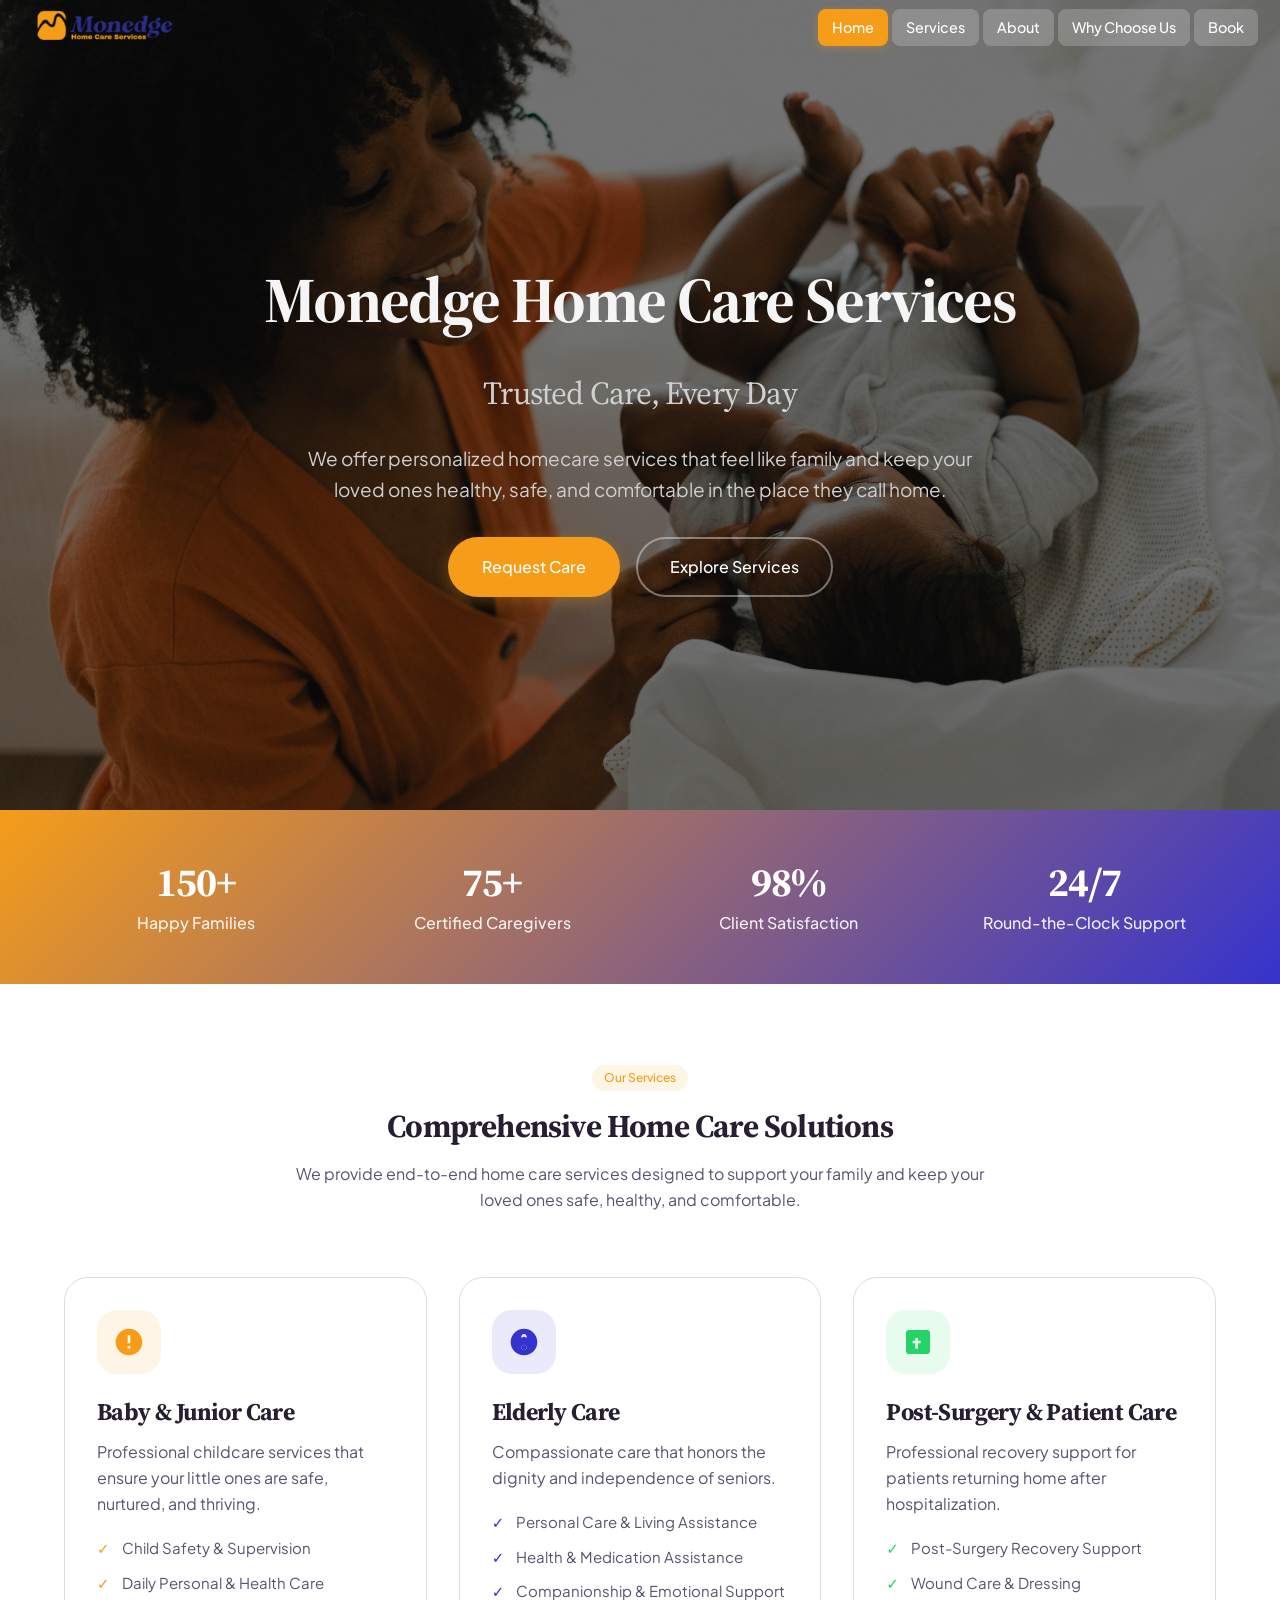
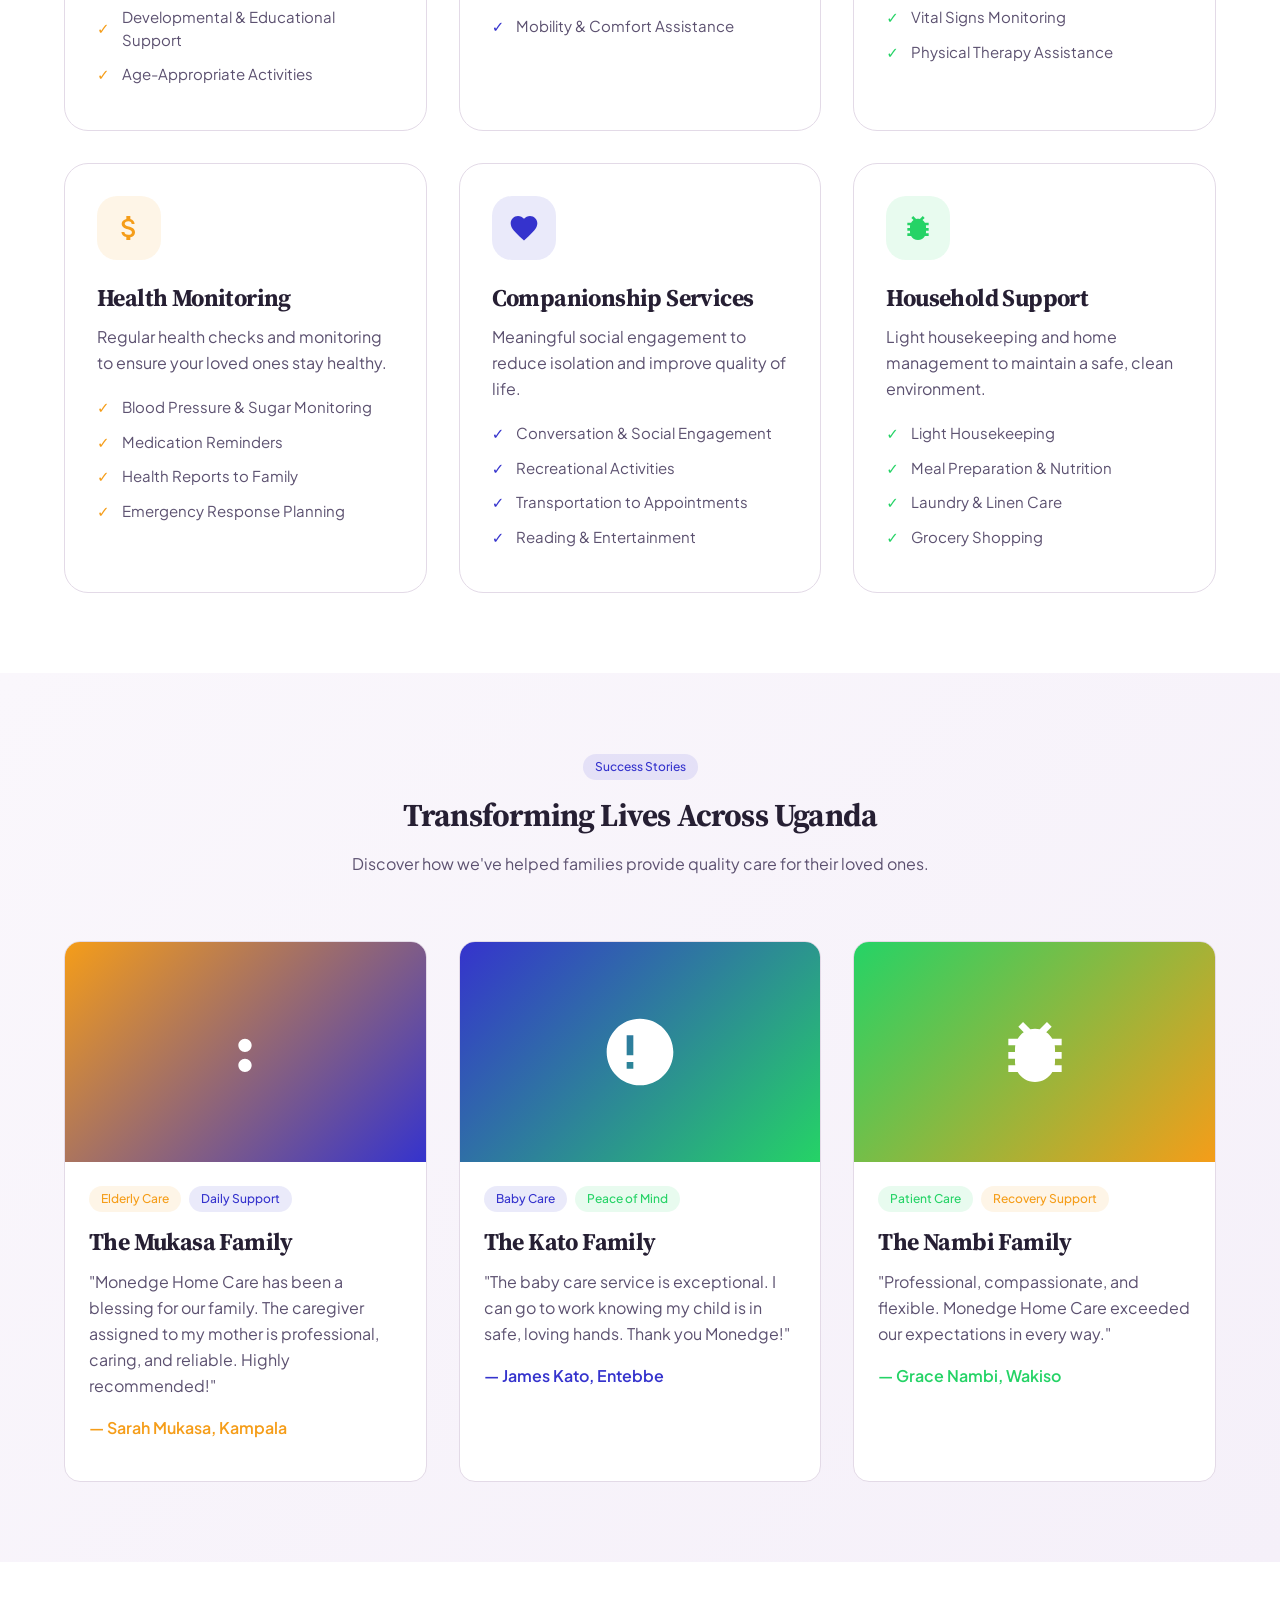
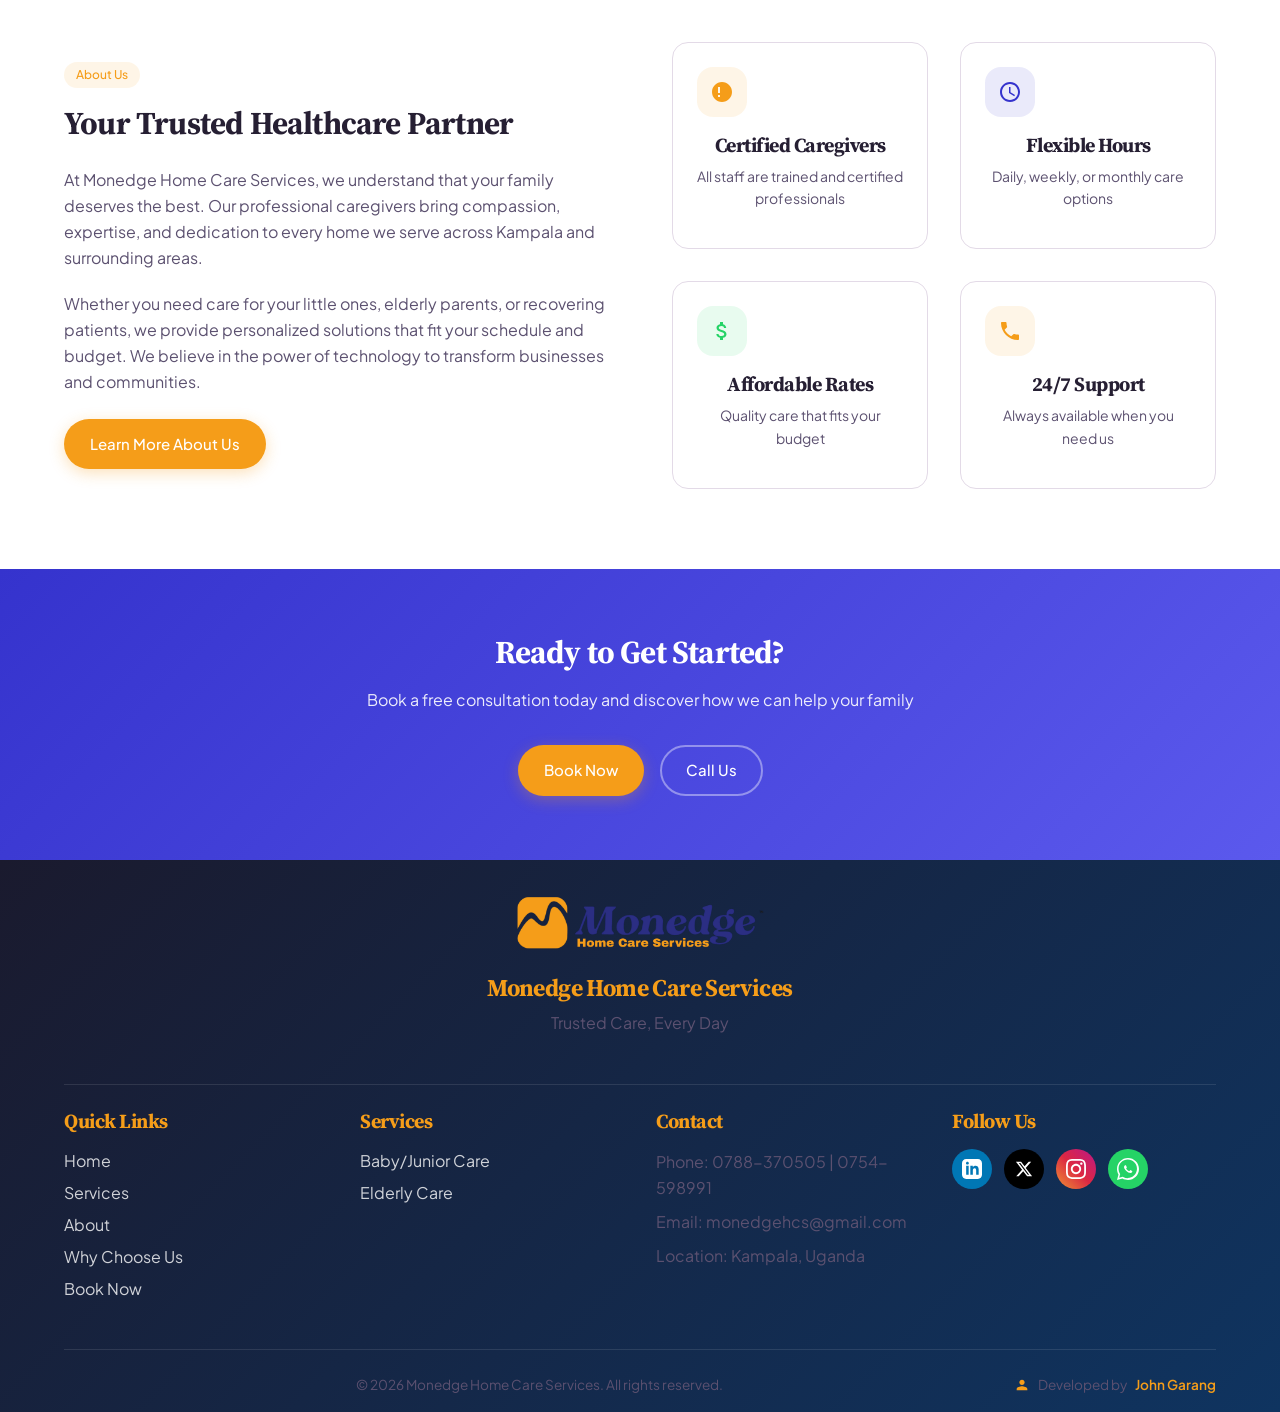
==== index.html @ 4c5b37e3 "Fix missing footer on homepage" ====
<!DOCTYPE html>
<html lang="en">
<head>
    <meta charset="UTF-8">
    <meta name="viewport" content="width=device-width, initial-scale=1.0">
    <title>Monedge Home Care Services - Trusted Care, Every Day</title>
    <meta name="description" content="Professional home healthcare services with personalized care that feels like family. Flexible hours, daily, weekly, and monthly care options in Kampala and across Uganda.">
    <link rel="icon" type="image/png" href="Pictures/Monedge Favicon.png">
    <link rel="stylesheet" href="css/style.css">
    <style>
        /* Additional sleek styling */
        .gradient-text {
            background: linear-gradient(135deg, var(--color-primary) 0%, var(--color-secondary) 100%);
            -webkit-background-clip: text;
            background-clip: text;
            color: transparent;
        }
        
        .hover-lift {
            transition: all 0.3s cubic-bezier(0.2, 0, 0, 1);
        }
        
        .hover-lift:hover {
            transform: translateY(-8px);
            box-shadow: var(--shadow-elevated);
        }
        
        .stats-grid {
            display: grid;
            grid-template-columns: repeat(4, 1fr);
            gap: 2rem;
            text-align: center;
        }
        
        @media (max-width: 768px) {
            .stats-grid {
                grid-template-columns: repeat(2, 1fr);
                gap: 1.5rem;
            }
        }
        
        .service-card-modern {
            background: hsl(var(--card));
            border-radius: 1.5rem;
            padding: 2rem;
            transition: all 0.3s ease;
            border: 1px solid hsl(var(--border));
            height: 100%;
        }
        
        .service-card-modern:hover {
            transform: translateY(-8px);
            border-color: var(--color-primary);
            box-shadow: 0 20px 40px -20px rgba(0,0,0,0.15);
        }
        
        .icon-wrapper {
            width: 64px;
            height: 64px;
            border-radius: 20px;
            display: flex;
            align-items: center;
            justify-content: center;
            margin-bottom: 1.5rem;
            transition: all 0.3s ease;
        }
        
        .service-card-modern:hover .icon-wrapper {
            transform: scale(1.05);
        }
        
        .feature-list li {
            margin-bottom: 0.75rem;
            display: flex;
            align-items: center;
            gap: 0.75rem;
            font-size: 0.9375rem;
            color: hsl(var(--muted-foreground));
        }
        
        .portfolio-card {
            background: hsl(var(--card));
            border-radius: 1rem;
            overflow: hidden;
            transition: all 0.3s ease;
            border: 1px solid hsl(var(--border));
        }
        
        .portfolio-card:hover {
            transform: translateY(-5px);
            box-shadow: var(--shadow-elevated);
        }
        
        .portfolio-image {
            height: 220px;
            background-size: cover;
            background-position: center;
            position: relative;
        }
        
        .tag {
            display: inline-block;
            padding: 0.25rem 0.75rem;
            border-radius: 20px;
            font-size: 0.75rem;
            font-weight: 500;
        }
        
        .contact-card {
            background: hsl(var(--card));
            border-radius: 1rem;
            padding: 2rem;
            text-align: center;
            transition: all 0.3s ease;
            border: 1px solid hsl(var(--border));
        }
        
        .contact-card:hover {
            transform: translateY(-5px);
            border-color: var(--color-primary);
        }
        
        .testimonial-card {
            background: hsl(var(--card));
            border-radius: 1rem;
            padding: 2rem;
            border: 1px solid hsl(var(--border));
            transition: all 0.3s ease;
        }
        
        .testimonial-card:hover {
            transform: translateY(-5px);
            box-shadow: var(--shadow-card);
        }
    </style>
</head>
<body>
    <div id="header-placeholder"></div>
    <script>
        fetch('header.html')
            .then(response => response.text())
            .then(data => {
                document.getElementById('header-placeholder').innerHTML = data;
                setTimeout(() => {
                    const navbar = document.querySelector('.navbar');
                    if (navbar) {
                        window.addEventListener('scroll', function() {
                            navbar.classList.toggle('scrolled', window.scrollY > 50);
                        });
                        const currentPage = window.location.pathname;
                        document.querySelectorAll('.nav-link').forEach(link => {
                            const href = link.getAttribute('href');
                            if ((currentPage === '/' || currentPage === '/index.html') && href === '/') {
                                link.classList.add('active');
                            } else if (href !== '/' && currentPage.includes(href)) {
                                link.classList.add('active');
                            }
                        });
                        const navToggle = document.getElementById('nav-toggle');
                        const navMenu = document.getElementById('nav-menu');
                        if (navToggle && navMenu) {
                            navToggle.addEventListener('click', function() {
                                navMenu.classList.toggle('active');
                                navToggle.classList.toggle('active');
                            });
                            document.querySelectorAll('.nav-link').forEach(link => {
                                link.addEventListener('click', function() {
                                    navMenu.classList.remove('active');
                                    navToggle.classList.remove('active');
                                });
                            });
                        }
                    }
                }, 100);
                const script = document.createElement('script');
                script.src = 'js/main.js';
                document.body.appendChild(script);
            });
    </script>

    <!-- Hero Section -->
    <section id="home" class="hero" style="min-height: 90vh;">
        <div class="hero-content">
            <h1 style="font-size: clamp(2.5rem, 5vw, 4.5rem);">Monedge Home Care Services</h1>
            <p class="tagline" style="font-size: clamp(1.25rem, 3vw, 2rem);">Trusted Care, Every Day</p>
            <p class="mission" style="max-width: 700px;">We offer personalized homecare services that feel like family and keep your loved ones healthy, safe, and comfortable in the place they call home.</p>
            <div class="hero-buttons">
                <a href="book.html" class="btn btn-primary" style="padding: 1rem 2rem; font-size: 1rem;">Request Care</a>
                <a href="services.html" class="btn btn-secondary" style="padding: 1rem 2rem; font-size: 1rem;">Explore Services</a>
            </div>
        </div>
    </section>

    <!-- Stats Bar -->
    <div style="background: linear-gradient(135deg, var(--color-primary) 0%, var(--color-secondary) 100%); padding: 3rem 0;">
        <div class="container">
            <div class="stats-grid">
                <div>
                    <h3 style="color: white; font-size: 2.5rem; font-weight: 700; margin-bottom: 0.25rem;">150+</h3>
                    <p style="color: rgba(255,255,255,0.9); margin: 0; font-weight: 500;">Happy Families</p>
                </div>
                <div>
                    <h3 style="color: white; font-size: 2.5rem; font-weight: 700; margin-bottom: 0.25rem;">75+</h3>
                    <p style="color: rgba(255,255,255,0.9); margin: 0; font-weight: 500;">Certified Caregivers</p>
                </div>
                <div>
                    <h3 style="color: white; font-size: 2.5rem; font-weight: 700; margin-bottom: 0.25rem;">98%</h3>
                    <p style="color: rgba(255,255,255,0.9); margin: 0; font-weight: 500;">Client Satisfaction</p>
                </div>
                <div>
                    <h3 style="color: white; font-size: 2.5rem; font-weight: 700; margin-bottom: 0.25rem;">24/7</h3>
                    <p style="color: rgba(255,255,255,0.9); margin: 0; font-weight: 500;">Round-the-Clock Support</p>
                </div>
            </div>
        </div>
    </div>

    <!-- Comprehensive Services Section -->
    <section style="padding: 5rem 0;">
        <div class="container">
            <div style="text-align: center; max-width: 700px; margin: 0 auto 4rem auto;">
                <span class="tag" style="background: rgba(245,157,25,0.1); color: var(--color-primary); margin-bottom: 1rem; display: inline-block;">Our Services</span>
                <h2 class="section-title" style="margin-bottom: 1rem;">Comprehensive Home Care Solutions</h2>
                <p style="color: hsl(var(--muted-foreground));">We provide end-to-end home care services designed to support your family and keep your loved ones safe, healthy, and comfortable.</p>
            </div>
            
            <div style="display: grid; grid-template-columns: repeat(auto-fit, minmax(350px, 1fr)); gap: 2rem;">
                <!-- Baby & Junior Care -->
                <div class="service-card-modern">
                    <div class="icon-wrapper" style="background: rgba(245,157,25,0.1);">
                        <svg width="32" height="32" viewBox="0 0 24 24" fill="var(--color-primary)">
                            <path d="M12 2C6.48 2 2 6.48 2 12s4.48 10 10 10 10-4.48 10-10S17.52 2 12 2zm1 15h-2v-2h2v2zm0-4h-2V7h2v6z"/>
                        </svg>
                    </div>
                    <h3 style="font-size: 1.5rem; margin-bottom: 0.75rem;">Baby & Junior Care</h3>
                    <p style="color: hsl(var(--muted-foreground)); margin-bottom: 1.25rem;">Professional childcare services that ensure your little ones are safe, nurtured, and thriving.</p>
                    <ul class="feature-list" style="list-style: none; padding: 0;">
                        <li><span style="color: var(--color-primary); font-weight: bold;">✓</span> Child Safety & Supervision</li>
                        <li><span style="color: var(--color-primary); font-weight: bold;">✓</span> Daily Personal & Health Care</li>
                        <li><span style="color: var(--color-primary); font-weight: bold;">✓</span> Developmental & Educational Support</li>
                        <li><span style="color: var(--color-primary); font-weight: bold;">✓</span> Age-Appropriate Activities</li>
                    </ul>
                </div>

                <!-- Elderly Care -->
                <div class="service-card-modern">
                    <div class="icon-wrapper" style="background: rgba(53,51,205,0.1);">
                        <svg width="32" height="32" viewBox="0 0 24 24" fill="var(--color-secondary)">
                            <path d="M12 12c-1.1 0-2-.9-2-2s.9-2 2-2 2 .9 2 2-.9 2-2 2zm0 2c-1.1 0-2 .9-2 2s.9 2 2 2 2-.9 2-2-.9-2-2-2z"/>
                            <path d="M12 2C6.48 2 2 6.48 2 12s4.48 10 10 10 10-4.48 10-10S17.52 2 12 2zm0 4c1.1 0 2 .9 2 2s-.9 2-2 2-2-.9-2-2 .9-2 2-2zm0 12c-1.1 0-2-.9-2-2s.9-2 2-2 2 .9 2 2-.9 2-2 2z"/>
                        </svg>
                    </div>
                    <h3 style="font-size: 1.5rem; margin-bottom: 0.75rem;">Elderly Care</h3>
                    <p style="color: hsl(var(--muted-foreground)); margin-bottom: 1.25rem;">Compassionate care that honors the dignity and independence of seniors.</p>
                    <ul class="feature-list" style="list-style: none; padding: 0;">
                        <li><span style="color: var(--color-secondary); font-weight: bold;">✓</span> Personal Care & Living Assistance</li>
                        <li><span style="color: var(--color-secondary); font-weight: bold;">✓</span> Health & Medication Assistance</li>
                        <li><span style="color: var(--color-secondary); font-weight: bold;">✓</span> Companionship & Emotional Support</li>
                        <li><span style="color: var(--color-secondary); font-weight: bold;">✓</span> Mobility & Comfort Assistance</li>
                    </ul>
                </div>

                <!-- Patient Care -->
                <div class="service-card-modern">
                    <div class="icon-wrapper" style="background: rgba(37,211,102,0.1);">
                        <svg width="32" height="32" viewBox="0 0 24 24" fill="var(--color-accent)">
                            <path d="M19 3H5c-1.1 0-2 .9-2 2v14c0 1.1.9 2 2 2h14c1.1 0 2-.9 2-2V5c0-1.1-.9-2-2-2zm-7 14h-2v-4H8v-2h2V9h2v2h2v2h-2v4z"/>
                        </svg>
                    </div>
                    <h3 style="font-size: 1.5rem; margin-bottom: 0.75rem;">Post-Surgery & Patient Care</h3>
                    <p style="color: hsl(var(--muted-foreground)); margin-bottom: 1.25rem;">Professional recovery support for patients returning home after hospitalization.</p>
                    <ul class="feature-list" style="list-style: none; padding: 0;">
                        <li><span style="color: var(--color-accent); font-weight: bold;">✓</span> Post-Surgery Recovery Support</li>
                        <li><span style="color: var(--color-accent); font-weight: bold;">✓</span> Wound Care & Dressing</li>
                        <li><span style="color: var(--color-accent); font-weight: bold;">✓</span> Vital Signs Monitoring</li>
                        <li><span style="color: var(--color-accent); font-weight: bold;">✓</span> Physical Therapy Assistance</li>
                    </ul>
                </div>

                <!-- Health Monitoring -->
                <div class="service-card-modern">
                    <div class="icon-wrapper" style="background: rgba(245,157,25,0.1);">
                        <svg width="32" height="32" viewBox="0 0 24 24" fill="var(--color-primary)">
                            <path d="M11.8 10.9c-2.27-.59-3-1.2-3-2.15 0-1.09 1.01-1.85 2.7-1.85 1.78 0 2.44.85 2.5 2.1h2.21c-.07-1.72-1.12-3.3-3.21-3.81V3h-3v2.16c-1.94.42-3.5 1.68-3.5 3.61 0 2.31 1.91 3.46 4.7 4.13 2.5.6 3 1.48 3 2.41 0 .69-.49 1.79-2.7 1.79-2.06 0-2.87-.92-2.98-2.1h-2.2c.12 2.19 1.76 3.42 3.68 3.83V21h3v-2.15c1.95-.37 3.5-1.5 3.5-3.55 0-2.84-2.43-3.81-4.7-4.4z"/>
                        </svg>
                    </div>
                    <h3 style="font-size: 1.5rem; margin-bottom: 0.75rem;">Health Monitoring</h3>
                    <p style="color: hsl(var(--muted-foreground)); margin-bottom: 1.25rem;">Regular health checks and monitoring to ensure your loved ones stay healthy.</p>
                    <ul class="feature-list" style="list-style: none; padding: 0;">
                        <li><span style="color: var(--color-primary); font-weight: bold;">✓</span> Blood Pressure & Sugar Monitoring</li>
                        <li><span style="color: var(--color-primary); font-weight: bold;">✓</span> Medication Reminders</li>
                        <li><span style="color: var(--color-primary); font-weight: bold;">✓</span> Health Reports to Family</li>
                        <li><span style="color: var(--color-primary); font-weight: bold;">✓</span> Emergency Response Planning</li>
                    </ul>
                </div>

                <!-- Companionship Services -->
                <div class="service-card-modern">
                    <div class="icon-wrapper" style="background: rgba(53,51,205,0.1);">
                        <svg width="32" height="32" viewBox="0 0 24 24" fill="var(--color-secondary)">
                            <path d="M12 21.35l-1.45-1.32C5.4 15.36 2 12.28 2 8.5 2 5.42 4.42 3 7.5 3c1.74 0 3.41.81 4.5 2.09C13.09 3.81 14.76 3 16.5 3 19.58 3 22 5.42 22 8.5c0 3.78-3.4 6.86-8.55 11.54L12 21.35z"/>
                        </svg>
                    </div>
                    <h3 style="font-size: 1.5rem; margin-bottom: 0.75rem;">Companionship Services</h3>
                    <p style="color: hsl(var(--muted-foreground)); margin-bottom: 1.25rem;">Meaningful social engagement to reduce isolation and improve quality of life.</p>
                    <ul class="feature-list" style="list-style: none; padding: 0;">
                        <li><span style="color: var(--color-secondary); font-weight: bold;">✓</span> Conversation & Social Engagement</li>
                        <li><span style="color: var(--color-secondary); font-weight: bold;">✓</span> Recreational Activities</li>
                        <li><span style="color: var(--color-secondary); font-weight: bold;">✓</span> Transportation to Appointments</li>
                        <li><span style="color: var(--color-secondary); font-weight: bold;">✓</span> Reading & Entertainment</li>
                    </ul>
                </div>

                <!-- Household Support -->
                <div class="service-card-modern">
                    <div class="icon-wrapper" style="background: rgba(37,211,102,0.1);">
                        <svg width="32" height="32" viewBox="0 0 24 24" fill="var(--color-accent)">
                            <path d="M20 8h-2.81c-.45-.78-1.07-1.45-1.82-1.96L17 4.41 15.59 3l-2.17 2.17C12.96 5.06 12.49 5 12 5s-.96.06-1.41.17L8.41 3 7 4.41l1.62 1.63C7.88 6.55 7.26 7.22 6.81 8H4v2h2.09c-.05.33-.09.66-.09 1v1H4v2h2v1c0 .34.04.67.09 1H4v2h2.81c1.04 1.79 2.97 3 5.19 3s4.15-1.21 5.19-3H20v-2h-2.09c.05-.33.09-.66.09-1v-1h2v-2h-2v-1c0-.34-.04-.67-.09-1H20V8z"/>
                        </svg>
                    </div>
                    <h3 style="font-size: 1.5rem; margin-bottom: 0.75rem;">Household Support</h3>
                    <p style="color: hsl(var(--muted-foreground)); margin-bottom: 1.25rem;">Light housekeeping and home management to maintain a safe, clean environment.</p>
                    <ul class="feature-list" style="list-style: none; padding: 0;">
                        <li><span style="color: var(--color-accent); font-weight: bold;">✓</span> Light Housekeeping</li>
                        <li><span style="color: var(--color-accent); font-weight: bold;">✓</span> Meal Preparation & Nutrition</li>
                        <li><span style="color: var(--color-accent); font-weight: bold;">✓</span> Laundry & Linen Care</li>
                        <li><span style="color: var(--color-accent); font-weight: bold;">✓</span> Grocery Shopping</li>
                    </ul>
                </div>
            </div>
        </div>
    </section>

    <!-- Success Stories / Portfolio Section -->
    <section style="padding: 5rem 0; background: linear-gradient(135deg, #faf7fc 0%, #f5f0f9 100%);">
        <div class="container">
            <div style="text-align: center; max-width: 700px; margin: 0 auto 4rem auto;">
                <span class="tag" style="background: rgba(53,51,205,0.1); color: var(--color-secondary); margin-bottom: 1rem; display: inline-block;">Success Stories</span>
                <h2 class="section-title" style="margin-bottom: 1rem;">Transforming Lives Across Uganda</h2>
                <p style="color: hsl(var(--muted-foreground));">Discover how we've helped families provide quality care for their loved ones.</p>
            </div>
            
            <div style="display: grid; grid-template-columns: repeat(auto-fit, minmax(320px, 1fr)); gap: 2rem;">
                <!-- Story 1 -->
                <div class="portfolio-card">
                    <div class="portfolio-image" style="background: linear-gradient(135deg, var(--color-primary) 0%, var(--color-secondary) 100%); display: flex; align-items: center; justify-content: center;">
                        <svg width="80" height="80" viewBox="0 0 24 24" fill="white">
                            <path d="M12 12c-1.1 0-2-.9-2-2s.9-2 2-2 2 .9 2 2-.9 2-2 2zm0 2c-1.1 0-2 .9-2 2s.9 2 2 2 2-.9 2-2-.9-2-2-2z"/>
                        </svg>
                    </div>
                    <div style="padding: 1.5rem;">
                        <div style="display: flex; gap: 0.5rem; margin-bottom: 1rem; flex-wrap: wrap;">
                            <span class="tag" style="background: rgba(245,157,25,0.1); color: var(--color-primary);">Elderly Care</span>
                            <span class="tag" style="background: rgba(53,51,205,0.1); color: var(--color-secondary);">Daily Support</span>
                        </div>
                        <h3 style="margin-bottom: 0.75rem;">The Mukasa Family</h3>
                        <p style="color: hsl(var(--muted-foreground)); margin-bottom: 1rem;">"Monedge Home Care has been a blessing for our family. The caregiver assigned to my mother is professional, caring, and reliable. Highly recommended!"</p>
                        <p style="font-weight: 600; color: var(--color-primary);">— Sarah Mukasa, Kampala</p>
                    </div>
                </div>

                <!-- Story 2 -->
                <div class="portfolio-card">
                    <div class="portfolio-image" style="background: linear-gradient(135deg, var(--color-secondary) 0%, var(--color-accent) 100%); display: flex; align-items: center; justify-content: center;">
                        <svg width="80" height="80" viewBox="0 0 24 24" fill="white">
                            <path d="M12 2C6.48 2 2 6.48 2 12s4.48 10 10 10 10-4.48 10-10S17.52 2 12 2zm-2 15h-2v-2h2v2zm0-4h-2V7h2v6z"/>
                        </svg>
                    </div>
                    <div style="padding: 1.5rem;">
                        <div style="display: flex; gap: 0.5rem; margin-bottom: 1rem; flex-wrap: wrap;">
                            <span class="tag" style="background: rgba(53,51,205,0.1); color: var(--color-secondary);">Baby Care</span>
                            <span class="tag" style="background: rgba(37,211,102,0.1); color: var(--color-accent);">Peace of Mind</span>
                        </div>
                        <h3 style="margin-bottom: 0.75rem;">The Kato Family</h3>
                        <p style="color: hsl(var(--muted-foreground)); margin-bottom: 1rem;">"The baby care service is exceptional. I can go to work knowing my child is in safe, loving hands. Thank you Monedge!"</p>
                        <p style="font-weight: 600; color: var(--color-secondary);">— James Kato, Entebbe</p>
                    </div>
                </div>

                <!-- Story 3 -->
                <div class="portfolio-card">
                    <div class="portfolio-image" style="background: linear-gradient(135deg, var(--color-accent) 0%, var(--color-primary) 100%); display: flex; align-items: center; justify-content: center;">
                        <svg width="80" height="80" viewBox="0 0 24 24" fill="white">
                            <path d="M20 8h-2.81c-.45-.78-1.07-1.45-1.82-1.96L17 4.41 15.59 3l-2.17 2.17C12.96 5.06 12.49 5 12 5s-.96.06-1.41.17L8.41 3 7 4.41l1.62 1.63C7.88 6.55 7.26 7.22 6.81 8H4v2h2.09c-.05.33-.09.66-.09 1v1H4v2h2v1c0 .34.04.67.09 1H4v2h2.81c1.04 1.79 2.97 3 5.19 3s4.15-1.21 5.19-3H20v-2h-2.09c.05-.33.09-.66.09-1v-1h2v-2h-2v-1c0-.34-.04-.67-.09-1H20V8z"/>
                        </svg>
                    </div>
                    <div style="padding: 1.5rem;">
                        <div style="display: flex; gap: 0.5rem; margin-bottom: 1rem; flex-wrap: wrap;">
                            <span class="tag" style="background: rgba(37,211,102,0.1); color: var(--color-accent);">Patient Care</span>
                            <span class="tag" style="background: rgba(245,157,25,0.1); color: var(--color-primary);">Recovery Support</span>
                        </div>
                        <h3 style="margin-bottom: 0.75rem;">The Nambi Family</h3>
                        <p style="color: hsl(var(--muted-foreground)); margin-bottom: 1rem;">"Professional, compassionate, and flexible. Monedge Home Care exceeded our expectations in every way."</p>
                        <p style="font-weight: 600; color: var(--color-accent);">— Grace Nambi, Wakiso</p>
                    </div>
                </div>
            </div>
        </div>
    </section>

    <!-- About + Values Section - Two Column Layout -->
    <section style="padding: 5rem 0;">
        <div class="container">
            <div style="display: grid; grid-template-columns: 1fr 1fr; gap: 4rem; align-items: center;">
                <!-- Left: About Text -->
                <div>
                    <span class="tag" style="background: rgba(245,157,25,0.1); color: var(--color-primary); margin-bottom: 1rem; display: inline-block;">About Us</span>
                    <h2 style="margin-bottom: 1.5rem;">Your Trusted Healthcare Partner</h2>
                    <p style="margin-bottom: 1.25rem; color: hsl(var(--muted-foreground));">At Monedge Home Care Services, we understand that your family deserves the best. Our professional caregivers bring compassion, expertise, and dedication to every home we serve across Kampala and surrounding areas.</p>
                    <p style="margin-bottom: 1.5rem; color: hsl(var(--muted-foreground));">Whether you need care for your little ones, elderly parents, or recovering patients, we provide personalized solutions that fit your schedule and budget. We believe in the power of technology to transform businesses and communities.</p>
                    <a href="about.html" class="btn btn-primary">Learn More About Us</a>
                </div>
                
                <!-- Right: Values Grid -->
                <div style="display: grid; grid-template-columns: 1fr 1fr; gap: 2rem;">
                    <div class="contact-card" style="padding: 1.5rem;">
                        <div style="width: 50px; height: 50px; background: rgba(245,157,25,0.1); border-radius: 16px; display: flex; align-items: center; justify-content: center; margin-bottom: 1rem;">
                            <svg width="24" height="24" viewBox="0 0 24 24" fill="var(--color-primary)">
                                <path d="M12 2C6.48 2 2 6.48 2 12s4.48 10 10 10 10-4.48 10-10S17.52 2 12 2zm-2 15h-2v-2h2v2zm0-4h-2V7h2v6z"/>
                            </svg>
                        </div>
                        <h4 style="margin-bottom: 0.5rem;">Certified Caregivers</h4>
                        <p style="font-size: 0.875rem; color: hsl(var(--muted-foreground));">All staff are trained and certified professionals</p>
                    </div>
                    <div class="contact-card" style="padding: 1.5rem;">
                        <div style="width: 50px; height: 50px; background: rgba(53,51,205,0.1); border-radius: 16px; display: flex; align-items: center; justify-content: center; margin-bottom: 1rem;">
                            <svg width="24" height="24" viewBox="0 0 24 24" fill="var(--color-secondary)">
                                <path d="M11.99 2C6.47 2 2 6.48 2 12s4.47 10 9.99 10C17.52 22 22 17.52 22 12S17.52 2 11.99 2zM12 20c-4.42 0-8-3.58-8-8s3.58-8 8-8 8 3.58 8 8-3.58 8-8 8zm.5-13H11v6l5.25 3.15.75-1.23-4.5-2.67z"/>
                            </svg>
                        </div>
                        <h4 style="margin-bottom: 0.5rem;">Flexible Hours</h4>
                        <p style="font-size: 0.875rem; color: hsl(var(--muted-foreground));">Daily, weekly, or monthly care options</p>
                    </div>
                    <div class="contact-card" style="padding: 1.5rem;">
                        <div style="width: 50px; height: 50px; background: rgba(37,211,102,0.1); border-radius: 16px; display: flex; align-items: center; justify-content: center; margin-bottom: 1rem;">
                            <svg width="24" height="24" viewBox="0 0 24 24" fill="var(--color-accent)">
                                <path d="M11.8 10.9c-2.27-.59-3-1.2-3-2.15 0-1.09 1.01-1.85 2.7-1.85 1.78 0 2.44.85 2.5 2.1h2.21c-.07-1.72-1.12-3.3-3.21-3.81V3h-3v2.16c-1.94.42-3.5 1.68-3.5 3.61 0 2.31 1.91 3.46 4.7 4.13 2.5.6 3 1.48 3 2.41 0 .69-.49 1.79-2.7 1.79-2.06 0-2.87-.92-2.98-2.1h-2.2c.12 2.19 1.76 3.42 3.68 3.83V21h3v-2.15c1.95-.37 3.5-1.5 3.5-3.55 0-2.84-2.43-3.81-4.7-4.4z"/>
                            </svg>
                        </div>
                        <h4 style="margin-bottom: 0.5rem;">Affordable Rates</h4>
                        <p style="font-size: 0.875rem; color: hsl(var(--muted-foreground));">Quality care that fits your budget</p>
                    </div>
                    <div class="contact-card" style="padding: 1.5rem;">
                        <div style="width: 50px; height: 50px; background: rgba(245,157,25,0.1); border-radius: 16px; display: flex; align-items: center; justify-content: center; margin-bottom: 1rem;">
                            <svg width="24" height="24" viewBox="0 0 24 24" fill="var(--color-primary)"><path d="M20 15.5c-1.25 0-2.45-.2-3.57-.57-.35-.11-.74-.03-1.02.24l-2.2 2.2c-2.83-1.44-5.15-3.75-6.59-6.59l2.2-2.21c.28-.26.36-.65.25-1C8.7 6.45 8.5 5.25 8.5 4c0-.55-.45-1-1-1H4c-.55 0-1 .45-1 1 0 9.39 7.61 17 17 17 .55 0 1-.45 1-1v-3.5c0-.55-.45-1-1-1z"/></svg>
                        </div>
                        <h4 style="margin-bottom: 0.5rem;">24/7 Support</h4>
                        <p style="font-size: 0.875rem; color: hsl(var(--muted-foreground));">Always available when you need us</p>
                    </div>
                </div>
            </div>
        </div>
    </section>

    <!-- CTA -->
    <section style="background: linear-gradient(135deg, #3533cd, #5b59ed); padding: 4rem 0; text-align: center; color: white;">
        <div class="container">
            <h2 style="color: white; margin-bottom: 1rem;">Ready to Get Started?</h2>
            <p style="color: rgba(255,255,255,0.9); font-size: 1rem; margin-bottom: 2rem;">Book a free consultation today and discover how we can help your family</p>
            <div style="display: flex; gap: 1rem; justify-content: center; flex-wrap: wrap;">
                <a href="book.html" class="btn btn-primary">Book Now</a>
                <a href="tel:0788370505" class="btn btn-secondary">Call Us</a>
            </div>
        </div>
    </section>

    <div id="footer-placeholder"></div>
    <script>fetch('footer.html').then(r => r.text()).then(d => document.getElementById('footer-placeholder').innerHTML = d);</script>
</body>
</html>
---- css/style.css ----
/* ============================================================
   FONTS (from sample)
   ============================================================ */
@import url('https://fonts.googleapis.com/css2?family=Plus+Jakarta+Sans:wght@400;500;600;700;800&family=Source+Serif+4:wght@400;500;600;700&display=swap');

/* ============================================================
   RESET & BASE (from sample styling)
   ============================================================ */
*, *::before, *::after {
    margin: 0;
    padding: 0;
    box-sizing: border-box;
}

/* ============================================================
   CSS VARIABLES - YOUR COLORS PRESERVED
   ============================================================ */
:root {
    /* Your original colors */
    --color-primary:   #f59d19;
    --color-secondary: #3533cd;
    --color-accent:    #25d366;
    --color-dark:      #1a1a2e;
    --color-text:      #333;
    --color-muted:     #666;
    --color-bg:        #f8f9fa;
    --color-white:     #ffffff;
    
    /* Typography variables from sample */
    --background: 0 0% 100%;
    --foreground: 260 24% 16%;
    --muted: 280 28% 94%;
    --muted-foreground: 260 16% 38%;
    --card: 0 0% 100%;
    --card-foreground: 260 24% 16%;
    --border: 280 22% 88%;
    --radius: 0.75rem;
    
    /* Shadows from sample */
    --shadow-soft: 0 16px 40px -20px rgba(0,0,0,0.08);
    --shadow-card: 0 18px 40px -18px rgba(0,0,0,0.08);
    --shadow-elevated: 0 28px 70px -28px rgba(0,0,0,0.12);
    
    /* Your original radii */
    --radius-sm: 0.5rem;
    --radius-md: 0.75rem;
    --radius-lg: 1rem;
    --radius-pill: 9999px;
    
    /* Your original transitions */
    --transition: all 0.2s ease;
}

html {
    scroll-behavior: smooth;
    font-size: 16px;
}

body {
    font-family: 'Plus Jakarta Sans', system-ui, -apple-system, BlinkMacSystemFont, 'Segoe UI', Roboto, Helvetica, Arial, sans-serif;
    font-size: 1rem;
    line-height: 1.5;
    color: hsl(var(--foreground));
    background: hsl(var(--background));
    -webkit-font-smoothing: antialiased;
}

/* ============================================================
   TYPOGRAPHY (from sample)
   ============================================================ */
h1, h2, h3, h4, h5, h6 {
    font-family: 'Source Serif 4', Georgia, serif;
    font-weight: 700;
    letter-spacing: -0.025em;
    line-height: 1.2;
    margin-bottom: 0.5em;
    color: hsl(var(--foreground));
}

h1 { font-size: 2.5rem; }
h2 { font-size: 2rem; }
h3 { font-size: 1.5rem; }
h4 { font-size: 1.25rem; }
h5 { font-size: 1.125rem; }
h6 { font-size: 1rem; }

p {
    font-size: 1rem;
    line-height: 1.625;
    margin-bottom: 1em;
    color: hsl(var(--muted-foreground));
}

small, .text-sm {
    font-size: 0.875rem;
    line-height: 1.25rem;
}

/* Utility text classes from sample */
.text-muted-foreground {
    color: hsl(var(--muted-foreground));
}

.text-foreground {
    color: hsl(var(--foreground));
}

/* ============================================================
   LAYOUT (from sample)
   ============================================================ */
.container {
    width: 100%;
    margin-right: auto;
    margin-left: auto;
    padding-right: 1.5rem;
    padding-left: 1.5rem;
}

@media (min-width: 640px) {
    .container {
        max-width: 640px;
    }
}

@media (min-width: 768px) {
    .container {
        max-width: 768px;
    }
}

@media (min-width: 1024px) {
    .container {
        max-width: 1024px;
    }
}

@media (min-width: 1200px) {
    .container {
        max-width: 1200px;
    }
}

@media (min-width: 1400px) {
    .container {
        max-width: 1400px;
    }
}

section {
    padding-top: 4rem;
    padding-bottom: 4rem;
}

/* ============================================================
   NAVIGATION (preserved with sample typography)
   ============================================================ */
.navbar {
    position: fixed;
    top: 0;
    left: 0;
    right: 0;
    width: 100%;
    background: transparent;
    z-index: 9999;
    transition: var(--transition);
}

.navbar.scrolled {
    background: rgba(255,255,255,0.98);
    backdrop-filter: blur(20px);
    box-shadow: var(--shadow-soft);
}

.navbar.scrolled .nav-logo h2 { color: var(--color-primary); }

.nav-container {
    max-width: 1400px;
    margin: 0 auto;
    padding: 0.469rem 1.406rem;
    display: flex;
    align-items: center;
    justify-content: space-between;
    gap: 2rem;
    min-height: 45px;
}

.nav-logo img {
    height: 34px;
    width: auto;
    transition: var(--transition);
}

.nav-logo h2 {
    font-family: 'Source Serif 4', Georgia, serif;
    font-size: 1.5rem;
    font-weight: 700;
    letter-spacing: -0.025em;
    color: white;
    transition: var(--transition);
}

.nav-menu {
    display: flex;
    list-style: none;
    gap: 0.25rem;
    margin: 0;
    margin-left: auto;
    padding: 0;
    align-items: center;
}

.nav-link {
    padding: 0.375rem 0.75rem;
    color: white;
    text-decoration: none;
    font-weight: 500;
    font-size: 0.9rem;
    display: inline-flex;
    align-items: center;
    border-radius: var(--radius-sm);
    transition: var(--transition);
    border: 2px solid transparent;
    background: rgba(255,255,255,0.2);
    backdrop-filter: blur(10px);
    min-height: 33px;
}

.nav-link:hover,
.nav-link.active {
    color: white;
    background: var(--color-primary);
    box-shadow: 0 2px 8px rgba(245,157,25,0.3);
}

.nav-link.active:hover {
    background: var(--color-secondary);
    box-shadow: 0 2px 8px rgba(53,51,205,0.3);
}

.navbar.scrolled .nav-link {
    color: hsl(var(--foreground));
    background: rgba(0,0,0,0.06);
}

.navbar.scrolled .nav-link:hover,
.navbar.scrolled .nav-link.active {
    color: white;
    background: var(--color-primary);
    box-shadow: 0 2px 8px rgba(245,157,25,0.3);
}

.navbar.scrolled .nav-link.active:hover {
    background: var(--color-secondary);
}

.nav-link:focus-visible {
    outline: 2px solid var(--color-primary);
    outline-offset: 2px;
}

.nav-toggle {
    display: none;
    flex-direction: column;
    cursor: pointer;
    padding: 0.375rem;
    min-height: 33px;
    min-width: 33px;
    align-items: center;
    justify-content: center;
}

.bar {
    width: 20px;
    height: 2px;
    background: white;
    margin: 2px 0;
    transition: var(--transition);
    border-radius: 2px;
}

.navbar.scrolled .bar { background: hsl(var(--foreground)); }

/* ============================================================
   HERO (preserved with sample typography)
   ============================================================ */
.hero {
    min-height: 100vh;
    background: linear-gradient(rgba(0,0,0,0.55), rgba(0,0,0,0.55)), url('../Pictures/Landing page heroe.jpg');
    background-size: cover;
    background-position: top center;
    background-repeat: no-repeat;
    display: flex;
    align-items: center;
    justify-content: center;
    color: white;
    text-align: center;
    padding: 6.25rem 1rem 3rem;
    position: relative;
}

.hero-content {
    max-width: 900px;
    margin: 0 auto;
    z-index: 1;
}

.hero h1 {
    font-family: 'Source Serif 4', Georgia, serif;
    font-size: clamp(2.5rem, 8vw, 4rem);
    font-weight: 700;
    letter-spacing: -0.025em;
    color: #f5f5f5;
    margin-bottom: clamp(1rem, 3vw, 2rem);
    line-height: 1.1;
}

.tagline {
    font-family: 'Source Serif 4', Georgia, serif;
    font-size: clamp(1.25rem, 4vw, 2.375rem);
    font-weight: 400;
    letter-spacing: -0.025em;
    color: #d1d1d1;
    margin-bottom: 1.5rem;
}

.mission {
    font-size: clamp(1rem, 2vw, 1.1875rem);
    font-weight: 400;
    line-height: 1.625;
    max-width: 600px;
    margin: 0 auto 2rem;
    color: #cfcfcf;
}

.hero-buttons {
    display: flex;
    justify-content: center;
    gap: 1rem;
    flex-wrap: wrap;
}

/* ============================================================
   BUTTONS (preserved)
   ============================================================ */
.btn {
    display: inline-flex;
    align-items: center;
    justify-content: center;
    padding: 0.75rem 1.5rem;
    border-radius: var(--radius-pill);
    text-decoration: none;
    font-weight: 500;
    font-size: 0.9375rem;
    transition: var(--transition);
    border: 2px solid transparent;
    cursor: pointer;
    min-height: 44px;
    white-space: nowrap;
}

.btn:focus-visible {
    outline: 2px solid var(--color-primary);
    outline-offset: 2px;
}

.btn-primary {
    background: var(--color-primary);
    color: white;
    box-shadow: 0 4px 15px rgba(245,157,25,0.3);
}

.btn-primary:hover {
    background: #d9880e;
    transform: translateY(-2px);
    box-shadow: 0 8px 25px rgba(245,157,25,0.4);
}

.btn-secondary {
    background: transparent;
    color: white;
    border-color: rgba(255,255,255,0.4);
}

.btn-secondary:hover {
    background: rgba(255,255,255,0.12);
    transform: translateY(-2px);
}

/* ============================================================
   CARDS (updated with sample shadows)
   ============================================================ */
.feature-card,
.category-card,
.service-card {
    background: hsl(var(--card));
    border-radius: var(--radius-md);
    padding: 1.5rem;
    transition: var(--transition);
    box-shadow: var(--shadow-card);
    border: 1px solid hsl(var(--border));
}

.feature-card:hover,
.category-card:hover,
.service-card:hover {
    transform: translateY(-4px);
    box-shadow: var(--shadow-elevated);
}

/* ============================================================
   WELCOME SECTION
   ============================================================ */
.welcome {
    background: hsl(var(--background));
}

/* ============================================================
   SERVICES SECTION
   ============================================================ */
.services {
    background: hsl(var(--background));
}

.services h2 {
    text-align: center;
    margin-bottom: 3rem;
    color: hsl(var(--foreground));
}

.service-category {
    margin-bottom: 4rem;
}

.service-category h3 {
    font-size: 1.5rem;
    font-weight: 600;
    text-align: center;
    margin-bottom: 2rem;
    color: var(--color-secondary);
}

.services-grid {
    display: grid;
    grid-template-columns: repeat(4, 1fr);
    gap: 1.5rem;
}

.categories-grid {
    display: grid;
    grid-template-columns: repeat(auto-fit, minmax(320px, 1fr));
    gap: 1.5rem;
    margin-bottom: 2rem;
}

.category-card {
    border-bottom: 3px solid var(--color-primary);
    overflow: hidden;
    padding: 0;
}

.category-card:nth-child(2n) { border-bottom-color: var(--color-secondary); }
.category-card:nth-child(3n) { border-bottom-color: var(--color-accent); }

.category-image {
    width: 100%;
    height: 220px;
    overflow: hidden;
}

.category-image img {
    width: 100%;
    height: 100%;
    object-fit: cover;
    transition: transform 0.3s ease;
}

.category-card:hover .category-image img { transform: scale(1.04); }

.category-content {
    padding: 1.25rem 1.5rem 1.5rem;
}

.category-content h4 {
    font-size: 1.125rem;
    font-weight: 600;
    margin-bottom: 0.5rem;
    color: hsl(var(--foreground));
}

.category-content p {
    color: hsl(var(--muted-foreground));
    line-height: 1.625;
    margin: 0;
    font-size: 0.9375rem;
}

.service-card {
    border-bottom: 3px solid var(--color-primary);
    text-align: center;
    position: relative;
    overflow: hidden;
}

.service-card:nth-child(2n) { border-bottom-color: var(--color-secondary); }
.service-card:nth-child(3n) { border-bottom-color: var(--color-accent); }

.service-card::before {
    content: '';
    position: absolute;
    top: 0; left: 0; right: 0;
    height: 3px;
    background: linear-gradient(90deg, var(--color-primary), var(--color-secondary));
    transform: scaleX(0);
    transition: transform 0.2s ease;
}

.service-card:hover::before { transform: scaleX(1); }

.service-icon img {
    width: 80px;
    height: 80px;
    object-fit: cover;
    border-radius: 50%;
    margin-bottom: 1rem;
    transition: var(--transition);
}

.service-card:hover .service-icon img { transform: scale(1.05); }

.service-card h4 {
    font-size: 1.125rem;
    font-weight: 600;
    margin-bottom: 0.75rem;
    color: hsl(var(--foreground));
}

.service-card p {
    color: hsl(var(--muted-foreground));
    font-size: 0.875rem;
    line-height: 1.5;
}

/* ============================================================
   ABOUT SECTION
   ============================================================ */
.about-content {
    display: grid;
    grid-template-columns: 2fr 1fr;
    gap: 4rem;
    align-items: center;
}

.about-text h2 {
    font-size: clamp(1.75rem, 3vw, 2.25rem);
    font-weight: 700;
    margin-bottom: 1.5rem;
    color: hsl(var(--foreground));
}

.about-text p {
    margin-bottom: 1.25rem;
    font-size: 1rem;
    line-height: 1.625;
    color: hsl(var(--muted-foreground));
}

.about-image img {
    width: 100%;
    height: 400px;
    object-fit: cover;
    border-radius: var(--radius-md);
    box-shadow: var(--shadow-card);
}

/* ============================================================
   WHY CHOOSE US
   ============================================================ */
.why-choose {
    background: linear-gradient(135deg, #f8f9fa 0%, #e9ecef 100%);
    position: relative;
    overflow: hidden;
}

.why-choose::before {
    content: '';
    position: absolute;
    top: -50%; right: -50%;
    width: 100%; height: 100%;
    background: radial-gradient(circle, rgba(245,157,25,0.05) 0%, transparent 70%);
    pointer-events: none;
}

.why-choose h2 {
    text-align: center;
    margin-bottom: 3rem;
    color: hsl(var(--foreground));
    position: relative;
    z-index: 2;
}

.features-grid {
    display: grid;
    grid-template-columns: repeat(auto-fit, minmax(260px, 1fr));
    gap: 1.5rem;
    position: relative;
    z-index: 2;
}

.feature-card {
    border-bottom: 3px solid var(--color-primary);
    text-align: center;
    position: relative;
    overflow: hidden;
}

.feature-card:nth-child(2n) { border-bottom-color: var(--color-secondary); }
.feature-card:nth-child(3n) { border-bottom-color: var(--color-accent); }

.feature-card::before {
    content: '';
    position: absolute;
    top: 0; left: -100%;
    width: 100%; height: 100%;
    background: linear-gradient(90deg, transparent, rgba(245,157,25,0.06), transparent);
    transition: left 0.4s ease;
}

.feature-card:hover::before { left: 100%; }

.feature-icon img {
    width: 100px;
    height: 100px;
    object-fit: cover;
    border-radius: 50%;
    margin-bottom: 1.25rem;
}

.feature-card h3 {
    font-size: 1.25rem;
    margin-bottom: 0.75rem;
    color: var(--color-secondary);
    position: relative;
    z-index: 2;
}

.feature-card p {
    color: hsl(var(--muted-foreground));
    line-height: 1.625;
    position: relative;
    z-index: 2;
    margin: 0;
}

/* ============================================================
   CONTACT / FORMS
   ============================================================ */
.contact-grid {
    display: grid;
    grid-template-columns: 1fr 1fr;
    gap: 3rem;
    align-items: start;
}

input, textarea, select {
    width: 100%;
    padding: 0.75rem 1rem;
    border: 1px solid hsl(var(--border));
    border-radius: var(--radius-sm);
    font-family: 'Plus Jakarta Sans', system-ui, sans-serif;
    font-size: 1rem;
    line-height: 1.5;
    color: hsl(var(--foreground));
    background: hsl(var(--background));
    transition: var(--transition);
}

input:focus, textarea:focus, select:focus {
    outline: none;
    border-color: var(--color-primary);
    box-shadow: 0 0 0 3px rgba(245,157,25,0.15);
}

label {
    display: block;
    font-weight: 500;
    font-size: 0.9375rem;
    margin-bottom: 0.5rem;
    color: hsl(var(--foreground));
}

/* ============================================================
   SECTION TITLE UTILITY
   ============================================================ */
.section-title {
    text-align: center;
    margin-bottom: 3rem;
    color: hsl(var(--foreground));
}

/* ============================================================
   ANIMATIONS
   ============================================================ */
@keyframes float {
    0%, 100% { transform: translateY(0); }
    50%       { transform: translateY(-10px); }
}

/* ============================================================
   RESPONSIVE — TABLET (≤1024px)
   ============================================================ */
@media (max-width: 1024px) {
    .services-grid {
        grid-template-columns: repeat(3, 1fr);
    }
}

@media (max-width: 900px) {
    .services-grid {
        grid-template-columns: repeat(2, 1fr);
    }

    .categories-grid {
        grid-template-columns: 1fr;
    }

    .about-content {
        grid-template-columns: 1fr;
        gap: 2.5rem;
    }
}

/* ============================================================
   RESPONSIVE — MOBILE (≤768px)
   ============================================================ */
@media (max-width: 768px) {
    section {
        padding-top: 2.5rem;
        padding-bottom: 2.5rem;
    }

    .container {
        padding-left: 1rem;
        padding-right: 1rem;
    }

    .nav-menu {
        position: fixed;
        left: -60%;
        top: 45px;
        flex-direction: column;
        background: hsl(var(--background));
        width: 60%;
        text-align: left;
        transition: left 0.3s ease;
        box-shadow: var(--shadow-soft);
        padding: 2rem 1.5rem;
        gap: 1rem;
        align-items: flex-start;
    }

    .nav-menu.active { left: 0; }

    .nav-menu .nav-link {
        color: hsl(var(--foreground));
        background: rgba(0,0,0,0.06);
        width: 100%;
    }

    .nav-toggle { display: flex; }

    .nav-toggle.active .bar:nth-child(2) { opacity: 0; }
    .nav-toggle.active .bar:nth-child(1) { transform: translateY(6px) rotate(45deg); }
    .nav-toggle.active .bar:nth-child(3) { transform: translateY(-6px) rotate(-45deg); }

    .hero { padding: 5rem 1rem 2.5rem; }

    .hero-content { text-align: center; }

    .contact-grid {
        grid-template-columns: 1fr;
        gap: 2rem;
    }

    .services-grid,
    .features-grid {
        grid-template-columns: 1fr;
    }
}

@media (max-width: 640px) {
    h1 { font-size: 2rem; }
    h2 { font-size: 1.625rem; }
    h3 { font-size: 1.25rem; }

    .services-grid { grid-template-columns: 1fr; }

    .nav-container { padding: 0.625rem 1rem; }

    .hero-buttons {
        flex-direction: column;
        width: 100%;
    }

    .btn { width: 100%; }

    .service-card,
    .feature-card {
        padding: 1.25rem;
    }
}
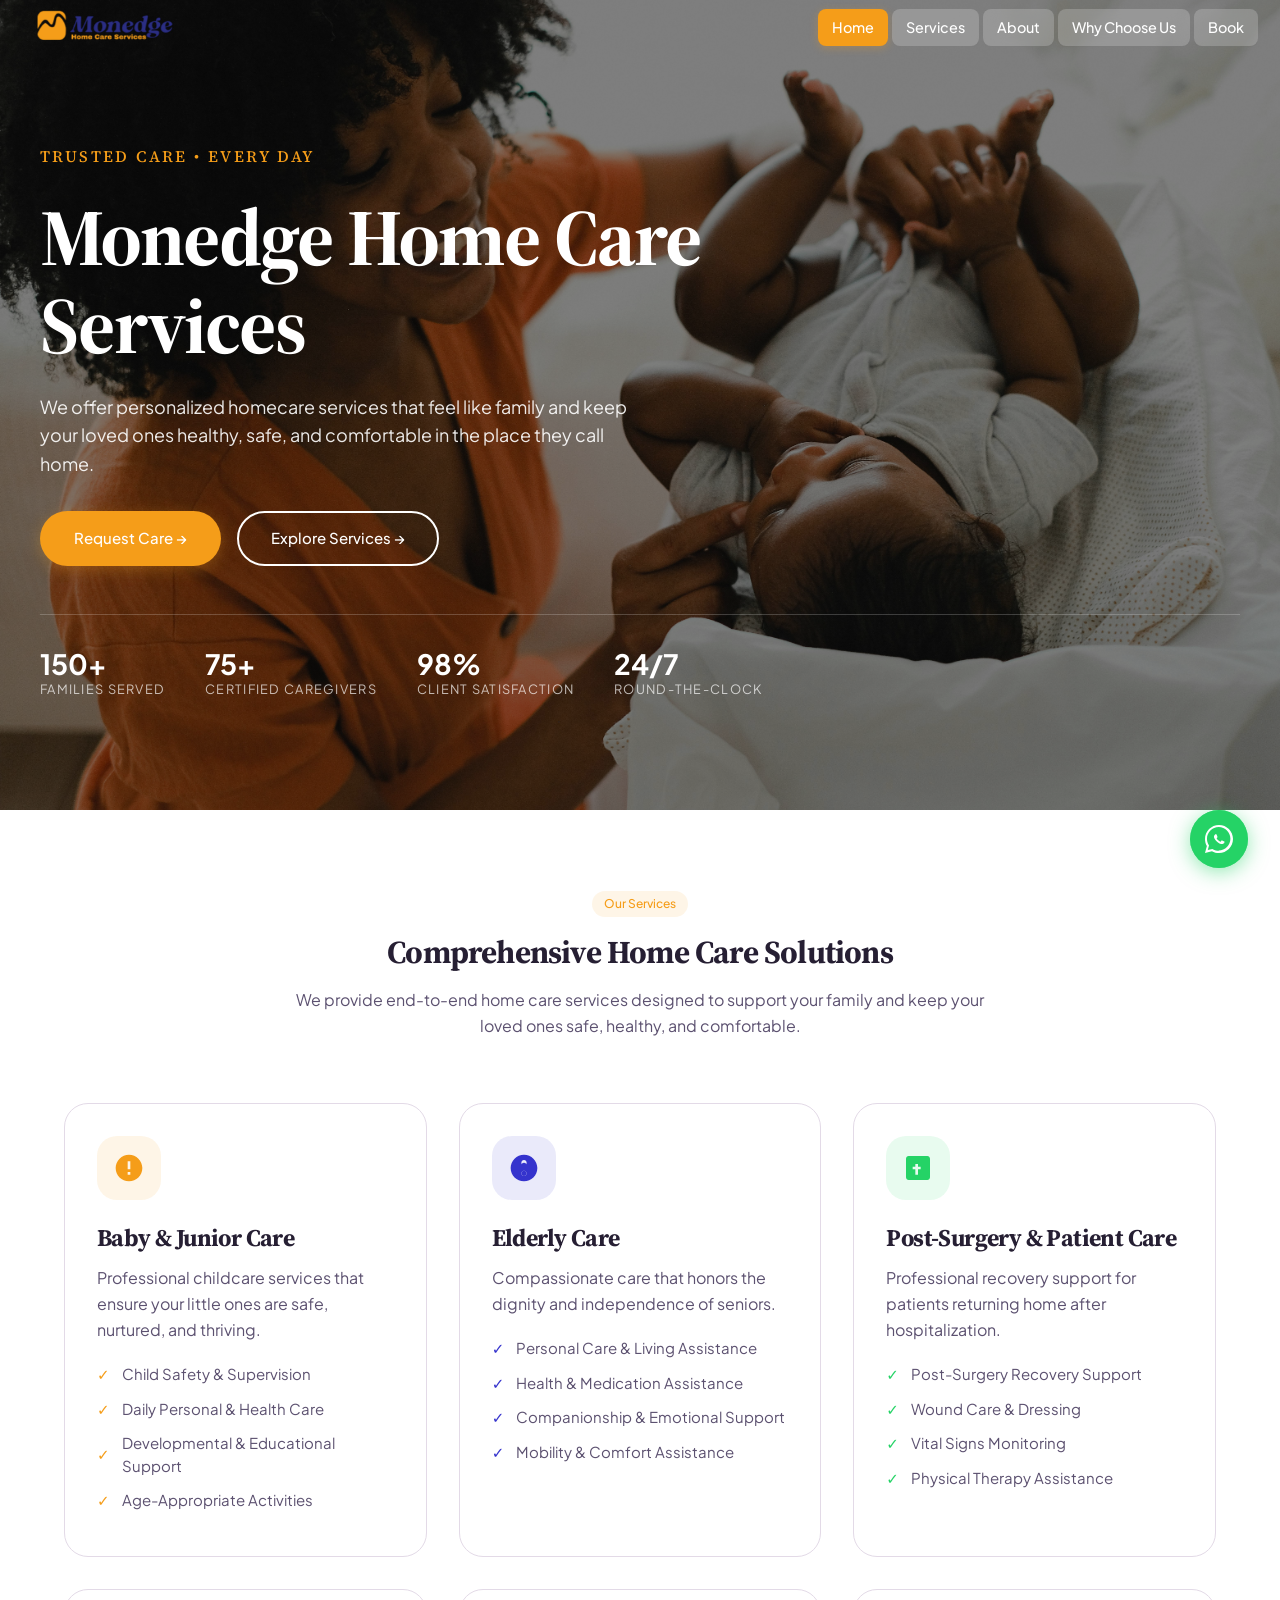
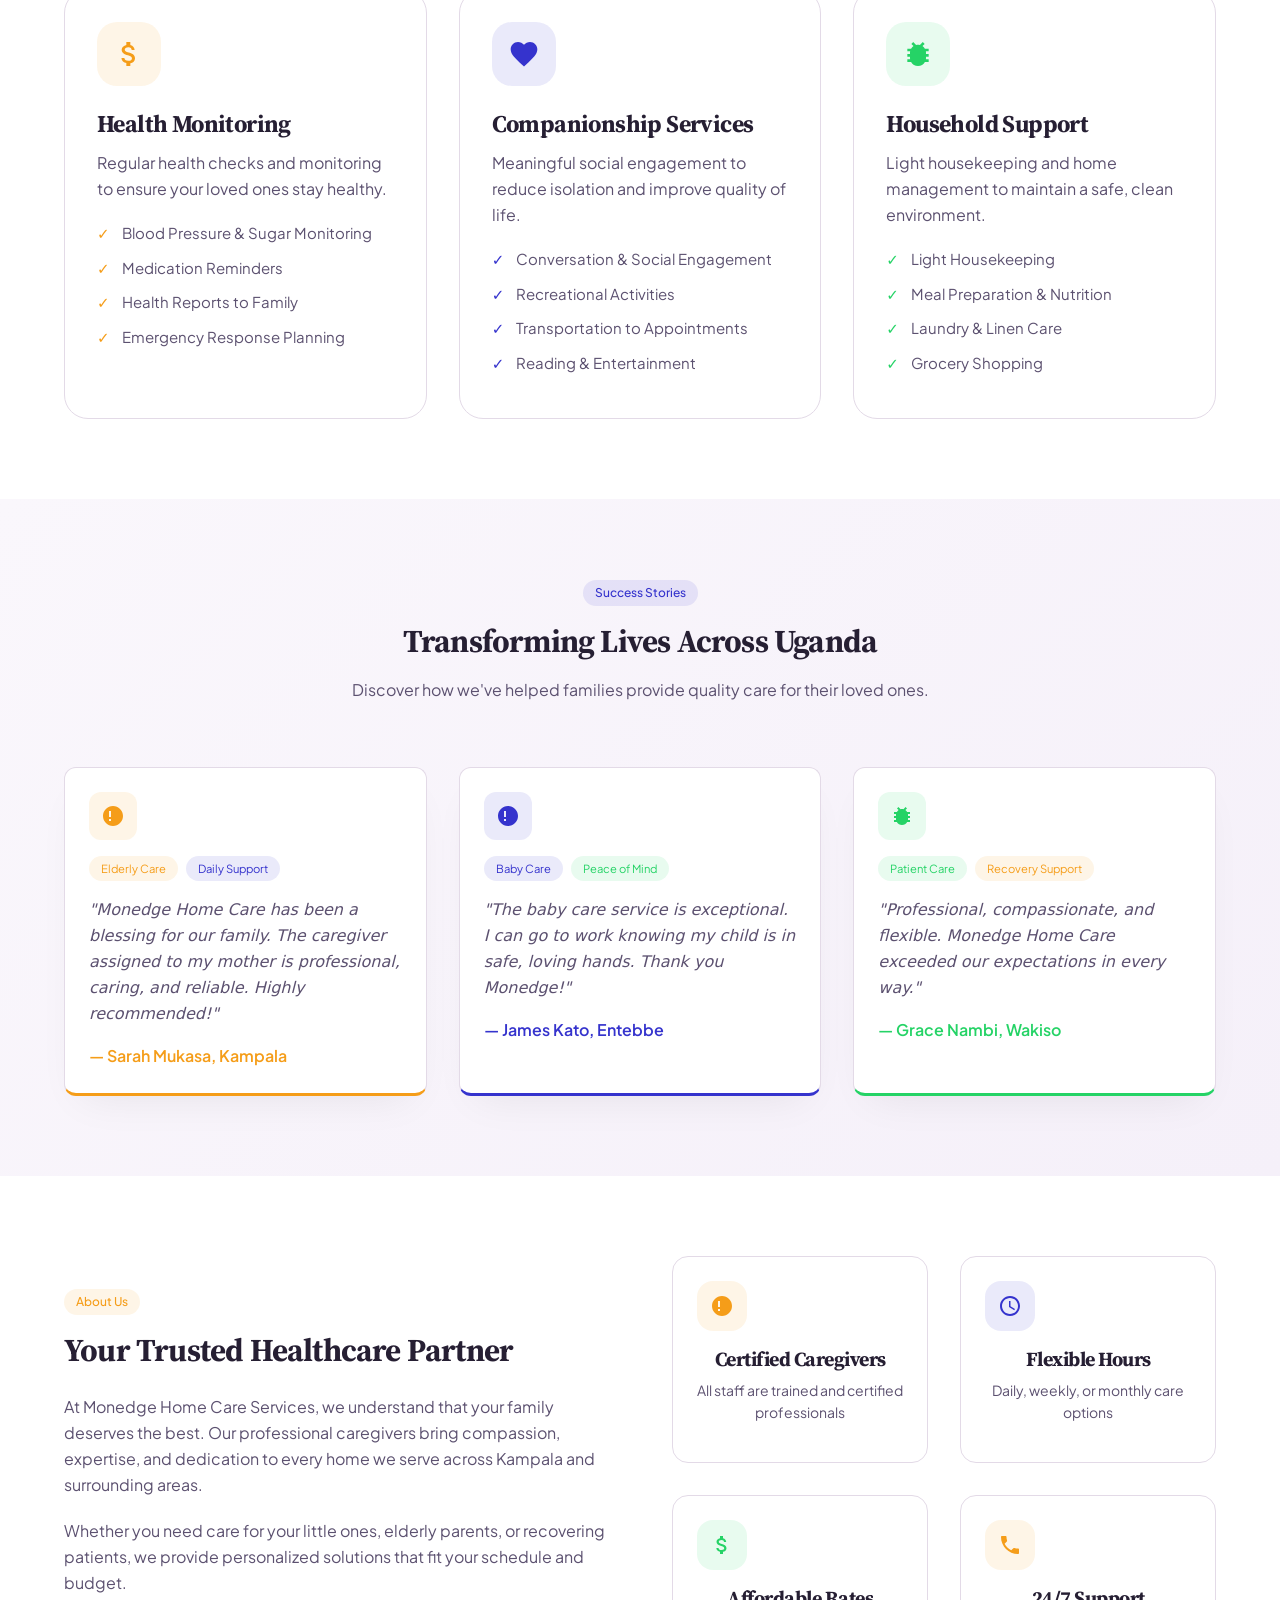
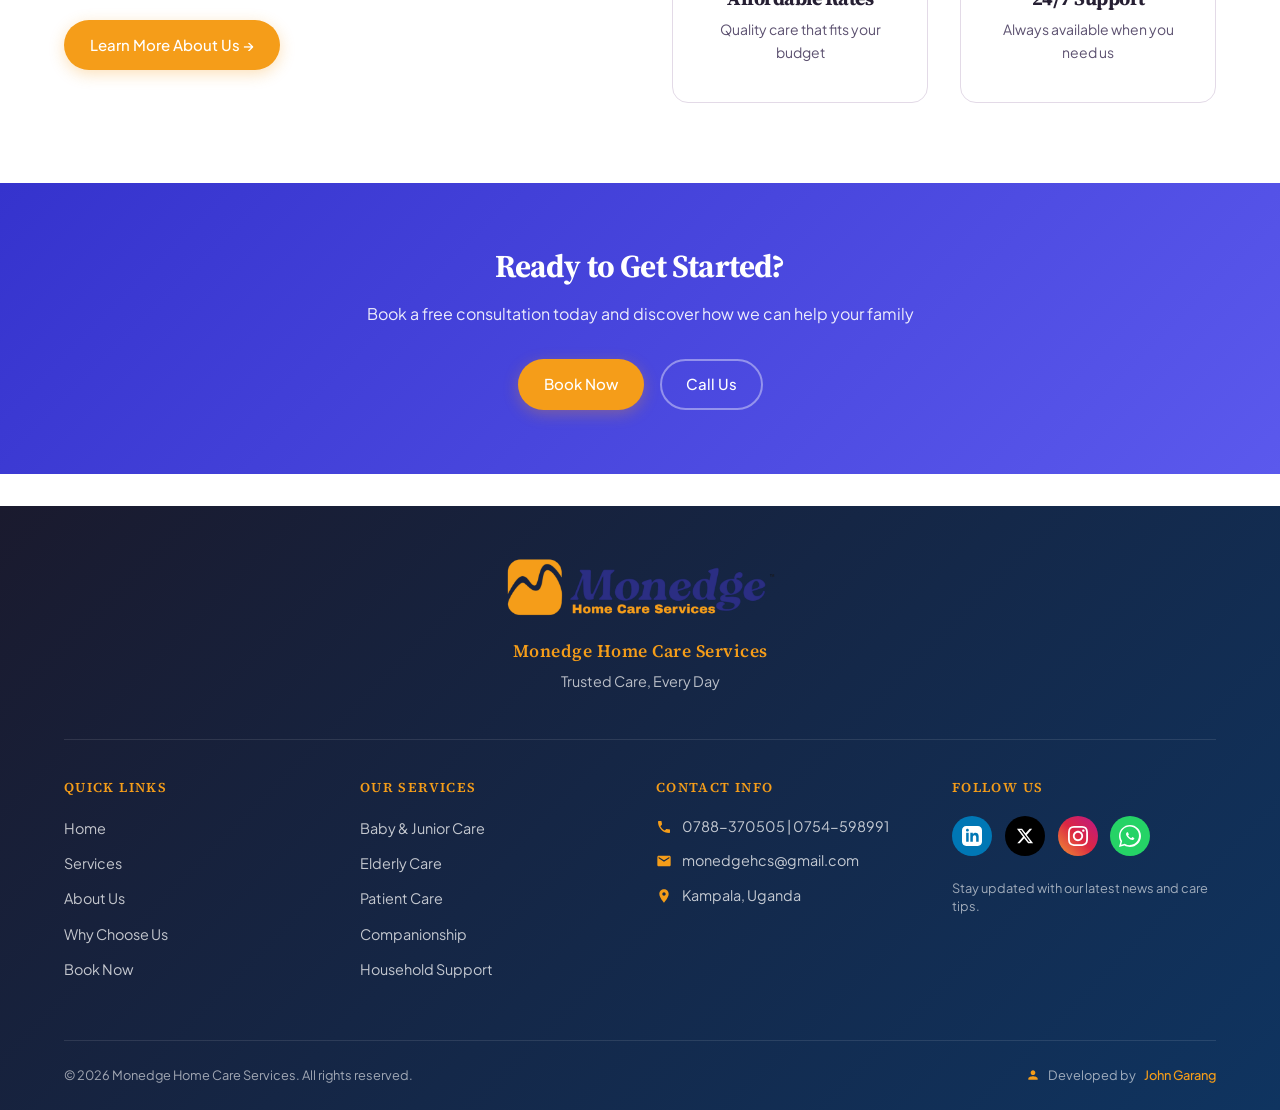
==== commit 9495204e: "Sync all local files - override GitHub with current local version" ====
--- a/index.html
+++ b/index.html
@@ -8,37 +8,89 @@
     <link rel="icon" type="image/png" href="Pictures/Monedge Favicon.png">
     <link rel="stylesheet" href="css/style.css">
     <style>
-        /* Additional sleek styling */
-        .gradient-text {
-            background: linear-gradient(135deg, var(--color-primary) 0%, var(--color-secondary) 100%);
-            -webkit-background-clip: text;
-            background-clip: text;
-            color: transparent;
-        }
-        
-        .hover-lift {
-            transition: all 0.3s cubic-bezier(0.2, 0, 0, 1);
-        }
-        
-        .hover-lift:hover {
-            transform: translateY(-8px);
-            box-shadow: var(--shadow-elevated);
-        }
-        
-        .stats-grid {
-            display: grid;
-            grid-template-columns: repeat(4, 1fr);
-            gap: 2rem;
-            text-align: center;
-        }
-        
+        /* Hero Section - Belednai Style */
+        .hero-new {
+            min-height: 90vh;
+            display: flex;
+            align-items: center;
+            justify-content: center;
+            background: linear-gradient(rgba(0,0,0,0.5), rgba(0,0,0,0.5)), url('Pictures/Landing page heroe.jpg');
+            background-size: cover;
+            background-position: center;
+            position: relative;
+            padding: 6rem 1rem 4rem;
+        }
+        .hero-new-content {
+            max-width: 1200px;
+            margin: 0 auto;
+            width: 100%;
+        }
+        .hero-tagline {
+            font-family: 'Source Serif 4', serif;
+            font-size: 1rem;
+            text-transform: uppercase;
+            letter-spacing: 0.15em;
+            color: var(--color-primary);
+            margin-bottom: 1.5rem;
+            font-weight: 500;
+        }
+        .hero-new h1 {
+            font-size: clamp(3rem, 8vw, 5rem);
+            font-weight: 700;
+            color: white;
+            margin-bottom: 1.5rem;
+            line-height: 1.1;
+            max-width: 800px;
+        }
+        .hero-description {
+            font-size: 1.125rem;
+            line-height: 1.6;
+            color: rgba(255,255,255,0.9);
+            max-width: 600px;
+            margin-bottom: 2rem;
+        }
+        .hero-buttons-group {
+            display: flex;
+            gap: 1rem;
+            flex-wrap: wrap;
+            margin-bottom: 3rem;
+        }
+        .btn-outline-light {
+            background: transparent;
+            border: 2px solid white;
+            color: white;
+        }
+        .btn-outline-light:hover {
+            background: white;
+            color: var(--color-primary);
+            border-color: white;
+        }
+        .hero-stats {
+            display: flex;
+            gap: 2.5rem;
+            flex-wrap: wrap;
+            margin-top: 2rem;
+            padding-top: 2rem;
+            border-top: 1px solid rgba(255,255,255,0.2);
+        }
+        .stat-item { text-align: left; }
+        .stat-number {
+            font-size: 1.75rem;
+            font-weight: 700;
+            color: white;
+            line-height: 1.2;
+        }
+        .stat-label {
+            font-size: 0.8rem;
+            text-transform: uppercase;
+            letter-spacing: 0.1em;
+            color: rgba(255,255,255,0.7);
+        }
         @media (max-width: 768px) {
-            .stats-grid {
-                grid-template-columns: repeat(2, 1fr);
-                gap: 1.5rem;
-            }
-        }
-        
+            .hero-stats { gap: 1.5rem; }
+            .stat-number { font-size: 1.25rem; }
+        }
+
         .service-card-modern {
             background: hsl(var(--card));
             border-radius: 1.5rem;
@@ -178,42 +230,36 @@
             });
     </script>
 
-    <!-- Hero Section -->
-    <section id="home" class="hero" style="min-height: 90vh;">
-        <div class="hero-content">
-            <h1 style="font-size: clamp(2.5rem, 5vw, 4.5rem);">Monedge Home Care Services</h1>
-            <p class="tagline" style="font-size: clamp(1.25rem, 3vw, 2rem);">Trusted Care, Every Day</p>
-            <p class="mission" style="max-width: 700px;">We offer personalized homecare services that feel like family and keep your loved ones healthy, safe, and comfortable in the place they call home.</p>
-            <div class="hero-buttons">
-                <a href="book.html" class="btn btn-primary" style="padding: 1rem 2rem; font-size: 1rem;">Request Care</a>
-                <a href="services.html" class="btn btn-secondary" style="padding: 1rem 2rem; font-size: 1rem;">Explore Services</a>
+    <!-- Hero Section - Belednai Style -->
+    <section class="hero-new">
+        <div class="hero-new-content">
+            <p class="hero-tagline">TRUSTED CARE • EVERY DAY</p>
+            <h1>Monedge Home Care Services</h1>
+            <p class="hero-description">We offer personalized homecare services that feel like family and keep your loved ones healthy, safe, and comfortable in the place they call home.</p>
+            <div class="hero-buttons-group">
+                <a href="book.html" class="btn btn-primary" style="padding: 0.875rem 2rem;">Request Care →</a>
+                <a href="services.html" class="btn btn-outline-light" style="padding: 0.875rem 2rem;">Explore Services →</a>
+            </div>
+            <div class="hero-stats">
+                <div class="stat-item">
+                    <div class="stat-number">150+</div>
+                    <div class="stat-label">FAMILIES SERVED</div>
+                </div>
+                <div class="stat-item">
+                    <div class="stat-number">75+</div>
+                    <div class="stat-label">CERTIFIED CAREGIVERS</div>
+                </div>
+                <div class="stat-item">
+                    <div class="stat-number">98%</div>
+                    <div class="stat-label">CLIENT SATISFACTION</div>
+                </div>
+                <div class="stat-item">
+                    <div class="stat-number">24/7</div>
+                    <div class="stat-label">ROUND-THE-CLOCK</div>
+                </div>
             </div>
         </div>
     </section>
-
-    <!-- Stats Bar -->
-    <div style="background: linear-gradient(135deg, var(--color-primary) 0%, var(--color-secondary) 100%); padding: 3rem 0;">
-        <div class="container">
-            <div class="stats-grid">
-                <div>
-                    <h3 style="color: white; font-size: 2.5rem; font-weight: 700; margin-bottom: 0.25rem;">150+</h3>
-                    <p style="color: rgba(255,255,255,0.9); margin: 0; font-weight: 500;">Happy Families</p>
-                </div>
-                <div>
-                    <h3 style="color: white; font-size: 2.5rem; font-weight: 700; margin-bottom: 0.25rem;">75+</h3>
-                    <p style="color: rgba(255,255,255,0.9); margin: 0; font-weight: 500;">Certified Caregivers</p>
-                </div>
-                <div>
-                    <h3 style="color: white; font-size: 2.5rem; font-weight: 700; margin-bottom: 0.25rem;">98%</h3>
-                    <p style="color: rgba(255,255,255,0.9); margin: 0; font-weight: 500;">Client Satisfaction</p>
-                </div>
-                <div>
-                    <h3 style="color: white; font-size: 2.5rem; font-weight: 700; margin-bottom: 0.25rem;">24/7</h3>
-                    <p style="color: rgba(255,255,255,0.9); margin: 0; font-weight: 500;">Round-the-Clock Support</p>
-                </div>
-            </div>
-        </div>
-    </div>
 
     <!-- Comprehensive Services Section -->
     <section style="padding: 5rem 0;">
@@ -341,58 +387,40 @@
             </div>
             
             <div style="display: grid; grid-template-columns: repeat(auto-fit, minmax(320px, 1fr)); gap: 2rem;">
-                <!-- Story 1 -->
-                <div class="portfolio-card">
-                    <div class="portfolio-image" style="background: linear-gradient(135deg, var(--color-primary) 0%, var(--color-secondary) 100%); display: flex; align-items: center; justify-content: center;">
-                        <svg width="80" height="80" viewBox="0 0 24 24" fill="white">
-                            <path d="M12 12c-1.1 0-2-.9-2-2s.9-2 2-2 2 .9 2 2-.9 2-2 2zm0 2c-1.1 0-2 .9-2 2s.9 2 2 2 2-.9 2-2-.9-2-2-2z"/>
-                        </svg>
-                    </div>
-                    <div style="padding: 1.5rem;">
-                        <div style="display: flex; gap: 0.5rem; margin-bottom: 1rem; flex-wrap: wrap;">
-                            <span class="tag" style="background: rgba(245,157,25,0.1); color: var(--color-primary);">Elderly Care</span>
-                            <span class="tag" style="background: rgba(53,51,205,0.1); color: var(--color-secondary);">Daily Support</span>
-                        </div>
-                        <h3 style="margin-bottom: 0.75rem;">The Mukasa Family</h3>
-                        <p style="color: hsl(var(--muted-foreground)); margin-bottom: 1rem;">"Monedge Home Care has been a blessing for our family. The caregiver assigned to my mother is professional, caring, and reliable. Highly recommended!"</p>
-                        <p style="font-weight: 600; color: var(--color-primary);">— Sarah Mukasa, Kampala</p>
-                    </div>
-                </div>
-
-                <!-- Story 2 -->
-                <div class="portfolio-card">
-                    <div class="portfolio-image" style="background: linear-gradient(135deg, var(--color-secondary) 0%, var(--color-accent) 100%); display: flex; align-items: center; justify-content: center;">
-                        <svg width="80" height="80" viewBox="0 0 24 24" fill="white">
-                            <path d="M12 2C6.48 2 2 6.48 2 12s4.48 10 10 10 10-4.48 10-10S17.52 2 12 2zm-2 15h-2v-2h2v2zm0-4h-2V7h2v6z"/>
-                        </svg>
-                    </div>
-                    <div style="padding: 1.5rem;">
-                        <div style="display: flex; gap: 0.5rem; margin-bottom: 1rem; flex-wrap: wrap;">
-                            <span class="tag" style="background: rgba(53,51,205,0.1); color: var(--color-secondary);">Baby Care</span>
-                            <span class="tag" style="background: rgba(37,211,102,0.1); color: var(--color-accent);">Peace of Mind</span>
-                        </div>
-                        <h3 style="margin-bottom: 0.75rem;">The Kato Family</h3>
-                        <p style="color: hsl(var(--muted-foreground)); margin-bottom: 1rem;">"The baby care service is exceptional. I can go to work knowing my child is in safe, loving hands. Thank you Monedge!"</p>
-                        <p style="font-weight: 600; color: var(--color-secondary);">— James Kato, Entebbe</p>
-                    </div>
-                </div>
-
-                <!-- Story 3 -->
-                <div class="portfolio-card">
-                    <div class="portfolio-image" style="background: linear-gradient(135deg, var(--color-accent) 0%, var(--color-primary) 100%); display: flex; align-items: center; justify-content: center;">
-                        <svg width="80" height="80" viewBox="0 0 24 24" fill="white">
-                            <path d="M20 8h-2.81c-.45-.78-1.07-1.45-1.82-1.96L17 4.41 15.59 3l-2.17 2.17C12.96 5.06 12.49 5 12 5s-.96.06-1.41.17L8.41 3 7 4.41l1.62 1.63C7.88 6.55 7.26 7.22 6.81 8H4v2h2.09c-.05.33-.09.66-.09 1v1H4v2h2v1c0 .34.04.67.09 1H4v2h2.81c1.04 1.79 2.97 3 5.19 3s4.15-1.21 5.19-3H20v-2h-2.09c.05-.33.09-.66.09-1v-1h2v-2h-2v-1c0-.34-.04-.67-.09-1H20V8z"/>
-                        </svg>
-                    </div>
-                    <div style="padding: 1.5rem;">
-                        <div style="display: flex; gap: 0.5rem; margin-bottom: 1rem; flex-wrap: wrap;">
-                            <span class="tag" style="background: rgba(37,211,102,0.1); color: var(--color-accent);">Patient Care</span>
-                            <span class="tag" style="background: rgba(245,157,25,0.1); color: var(--color-primary);">Recovery Support</span>
-                        </div>
-                        <h3 style="margin-bottom: 0.75rem;">The Nambi Family</h3>
-                        <p style="color: hsl(var(--muted-foreground)); margin-bottom: 1rem;">"Professional, compassionate, and flexible. Monedge Home Care exceeded our expectations in every way."</p>
-                        <p style="font-weight: 600; color: var(--color-accent);">— Grace Nambi, Wakiso</p>
-                    </div>
+                <div class="feature-card" style="padding: 1.5rem; text-align: left;">
+                    <div style="width: 48px; height: 48px; background: rgba(245,157,25,0.1); border-radius: 12px; display: flex; align-items: center; justify-content: center; margin-bottom: 1rem;">
+                        <svg width="24" height="24" viewBox="0 0 24 24" fill="var(--color-primary)"><path d="M12 2C6.48 2 2 6.48 2 12s4.48 10 10 10 10-4.48 10-10S17.52 2 12 2zm-2 15h-2v-2h2v2zm0-4h-2V7h2v6z"/></svg>
+                    </div>
+                    <div style="display: flex; gap: 0.5rem; margin-bottom: 1rem; flex-wrap: wrap;">
+                        <span style="background: rgba(245,157,25,0.1); color: var(--color-primary); padding: 0.25rem 0.75rem; border-radius: 20px; font-size: 0.7rem;">Elderly Care</span>
+                        <span style="background: rgba(53,51,205,0.1); color: var(--color-secondary); padding: 0.25rem 0.75rem; border-radius: 20px; font-size: 0.7rem;">Daily Support</span>
+                    </div>
+                    <p style="font-style: italic; margin-bottom: 1rem;">"Monedge Home Care has been a blessing for our family. The caregiver assigned to my mother is professional, caring, and reliable. Highly recommended!"</p>
+                    <p style="font-weight: 600; color: var(--color-primary);">— Sarah Mukasa, Kampala</p>
+                </div>
+
+                <div class="feature-card" style="padding: 1.5rem; text-align: left;">
+                    <div style="width: 48px; height: 48px; background: rgba(53,51,205,0.1); border-radius: 12px; display: flex; align-items: center; justify-content: center; margin-bottom: 1rem;">
+                        <svg width="24" height="24" viewBox="0 0 24 24" fill="var(--color-secondary)"><path d="M12 2C6.48 2 2 6.48 2 12s4.48 10 10 10 10-4.48 10-10S17.52 2 12 2zm-2 15h-2v-2h2v2zm0-4h-2V7h2v6z"/></svg>
+                    </div>
+                    <div style="display: flex; gap: 0.5rem; margin-bottom: 1rem; flex-wrap: wrap;">
+                        <span style="background: rgba(53,51,205,0.1); color: var(--color-secondary); padding: 0.25rem 0.75rem; border-radius: 20px; font-size: 0.7rem;">Baby Care</span>
+                        <span style="background: rgba(37,211,102,0.1); color: var(--color-accent); padding: 0.25rem 0.75rem; border-radius: 20px; font-size: 0.7rem;">Peace of Mind</span>
+                    </div>
+                    <p style="font-style: italic; margin-bottom: 1rem;">"The baby care service is exceptional. I can go to work knowing my child is in safe, loving hands. Thank you Monedge!"</p>
+                    <p style="font-weight: 600; color: var(--color-secondary);">— James Kato, Entebbe</p>
+                </div>
+
+                <div class="feature-card" style="padding: 1.5rem; text-align: left;">
+                    <div style="width: 48px; height: 48px; background: rgba(37,211,102,0.1); border-radius: 12px; display: flex; align-items: center; justify-content: center; margin-bottom: 1rem;">
+                        <svg width="24" height="24" viewBox="0 0 24 24" fill="var(--color-accent)"><path d="M20 8h-2.81c-.45-.78-1.07-1.45-1.82-1.96L17 4.41 15.59 3l-2.17 2.17C12.96 5.06 12.49 5 12 5s-.96.06-1.41.17L8.41 3 7 4.41l1.62 1.63C7.88 6.55 7.26 7.22 6.81 8H4v2h2.09c-.05.33-.09.66-.09 1v1H4v2h2v1c0 .34.04.67.09 1H4v2h2.81c1.04 1.79 2.97 3 5.19 3s4.15-1.21 5.19-3H20v-2h-2.09c.05-.33.09-.66.09-1v-1h2v-2h-2v-1c0-.34-.04-.67-.09-1H20V8z"/></svg>
+                    </div>
+                    <div style="display: flex; gap: 0.5rem; margin-bottom: 1rem; flex-wrap: wrap;">
+                        <span style="background: rgba(37,211,102,0.1); color: var(--color-accent); padding: 0.25rem 0.75rem; border-radius: 20px; font-size: 0.7rem;">Patient Care</span>
+                        <span style="background: rgba(245,157,25,0.1); color: var(--color-primary); padding: 0.25rem 0.75rem; border-radius: 20px; font-size: 0.7rem;">Recovery Support</span>
+                    </div>
+                    <p style="font-style: italic; margin-bottom: 1rem;">"Professional, compassionate, and flexible. Monedge Home Care exceeded our expectations in every way."</p>
+                    <p style="font-weight: 600; color: var(--color-accent);">— Grace Nambi, Wakiso</p>
                 </div>
             </div>
         </div>
@@ -407,8 +435,8 @@
                     <span class="tag" style="background: rgba(245,157,25,0.1); color: var(--color-primary); margin-bottom: 1rem; display: inline-block;">About Us</span>
                     <h2 style="margin-bottom: 1.5rem;">Your Trusted Healthcare Partner</h2>
                     <p style="margin-bottom: 1.25rem; color: hsl(var(--muted-foreground));">At Monedge Home Care Services, we understand that your family deserves the best. Our professional caregivers bring compassion, expertise, and dedication to every home we serve across Kampala and surrounding areas.</p>
-                    <p style="margin-bottom: 1.5rem; color: hsl(var(--muted-foreground));">Whether you need care for your little ones, elderly parents, or recovering patients, we provide personalized solutions that fit your schedule and budget. We believe in the power of technology to transform businesses and communities.</p>
-                    <a href="about.html" class="btn btn-primary">Learn More About Us</a>
+                    <p style="margin-bottom: 1.5rem; color: hsl(var(--muted-foreground));">Whether you need care for your little ones, elderly parents, or recovering patients, we provide personalized solutions that fit your schedule and budget.</p>
+                    <a href="about.html" class="btn btn-primary">Learn More About Us →</a>
                 </div>
                 
                 <!-- Right: Values Grid -->
--- a/css/style.css
+++ b/css/style.css
@@ -794,7 +794,7 @@
 
     .services-grid { grid-template-columns: 1fr; }
 
-    .nav-container { padding: 0.625rem 1rem; }
+    .nav-container { padding: 0.469rem 1rem; }
 
     .hero-buttons {
         flex-direction: column;
@@ -807,4 +807,157 @@
     .feature-card {
         padding: 1.25rem;
     }
+}
+
+/* ============================================================
+   MOBILE — ALL INLINE GRIDS & INDEX PAGE LAYOUTS
+   ============================================================ */
+@media (max-width: 768px) {
+
+    /* Stats bar */
+    .stats-grid {
+        grid-template-columns: repeat(2, 1fr) !important;
+        gap: 1.5rem !important;
+    }
+
+    /* Service cards grid (index) */
+    [style*="grid-template-columns: repeat(auto-fit, minmax(350px"],
+    [style*="grid-template-columns: repeat(auto-fit, minmax(320px"] {
+        grid-template-columns: 1fr !important;
+    }
+
+    /* 2-col grids → 1 col */
+    [style*="grid-template-columns: 1fr 1fr"],
+    [style*="grid-template-columns: repeat(2, 1fr)"] {
+        grid-template-columns: 1fr !important;
+        gap: 1.5rem !important;
+    }
+
+    /* 3-col grids → 1 col */
+    [style*="grid-template-columns: repeat(3, 1fr)"],
+    [style*="grid-template-columns: 1fr 1fr 1fr"] {
+        grid-template-columns: 1fr !important;
+        gap: 1.5rem !important;
+    }
+
+    /* 4-col grids → 2 col */
+    [style*="grid-template-columns: repeat(4, 1fr)"] {
+        grid-template-columns: repeat(2, 1fr) !important;
+        gap: 1.5rem !important;
+    }
+
+    /* About section 2fr 1fr */
+    [style*="grid-template-columns: 2fr 1fr"] {
+        grid-template-columns: 1fr !important;
+        gap: 1.5rem !important;
+    }
+
+    /* Values grid inside about (2x2) */
+    [style*="grid-template-columns: 1fr 1fr"][style*="gap: 2rem"] {
+        grid-template-columns: 1fr !important;
+    }
+
+    /* Service banners */
+    .services-cards-grid {
+        grid-template-columns: 1fr !important;
+    }
+
+    /* Testimonials */
+    .testimonials-grid {
+        grid-template-columns: 1fr !important;
+    }
+
+    /* Why choose grid */
+    .why-choose-grid {
+        grid-template-columns: repeat(2, 1fr) !important;
+    }
+
+    /* Steps grid */
+    .steps-grid {
+        grid-template-columns: 1fr !important;
+    }
+
+    /* Welcome grid */
+    .welcome-grid {
+        grid-template-columns: 1fr !important;
+    }
+
+    /* Footer grid */
+    .footer-grid {
+        grid-template-columns: repeat(2, 1fr) !important;
+        gap: 1.5rem !important;
+    }
+
+    /* CTA buttons */
+    .cta-buttons,
+    [style*="display: flex"][style*="justify-content: center"][style*="gap: 1rem"] {
+        flex-direction: column;
+        align-items: center;
+    }
+
+    /* Hero section padding */
+    .hero {
+        padding: 4rem 1rem 2rem;
+        min-height: 80vh;
+    }
+
+    /* Section padding */
+    [style*="padding: 5rem 0"] {
+        padding: 2.5rem 0 !important;
+    }
+
+    [style*="padding: 60px 0"] {
+        padding: 2.5rem 0 !important;
+    }
+
+    [style*="padding: 80px 0"] {
+        padding: 2.5rem 0 !important;
+    }
+
+    /* Service banner padding */
+    .service-banner {
+        padding: 2rem 1.5rem !important;
+    }
+
+    /* Portfolio cards image height */
+    .portfolio-image {
+        height: 160px !important;
+    }
+
+    /* Book page contact cards */
+    [style*="grid-template-columns: repeat(3, 1fr)"] {
+        grid-template-columns: 1fr !important;
+    }
+}
+
+@media (max-width: 480px) {
+    /* Stats → 1 col on very small screens */
+    .stats-grid {
+        grid-template-columns: 1fr !important;
+    }
+
+    /* Why choose → 1 col */
+    .why-choose-grid {
+        grid-template-columns: 1fr !important;
+    }
+
+    /* Footer → 1 col */
+    .footer-grid {
+        grid-template-columns: 1fr !important;
+    }
+
+    /* Reduce hero h1 further */
+    .hero h1 {
+        font-size: 1.75rem !important;
+    }
+
+    .tagline {
+        font-size: 1.1rem !important;
+    }
+
+    /* Full-width buttons */
+    .btn {
+        width: 100%;
+        justify-content: center;
+    }
 }
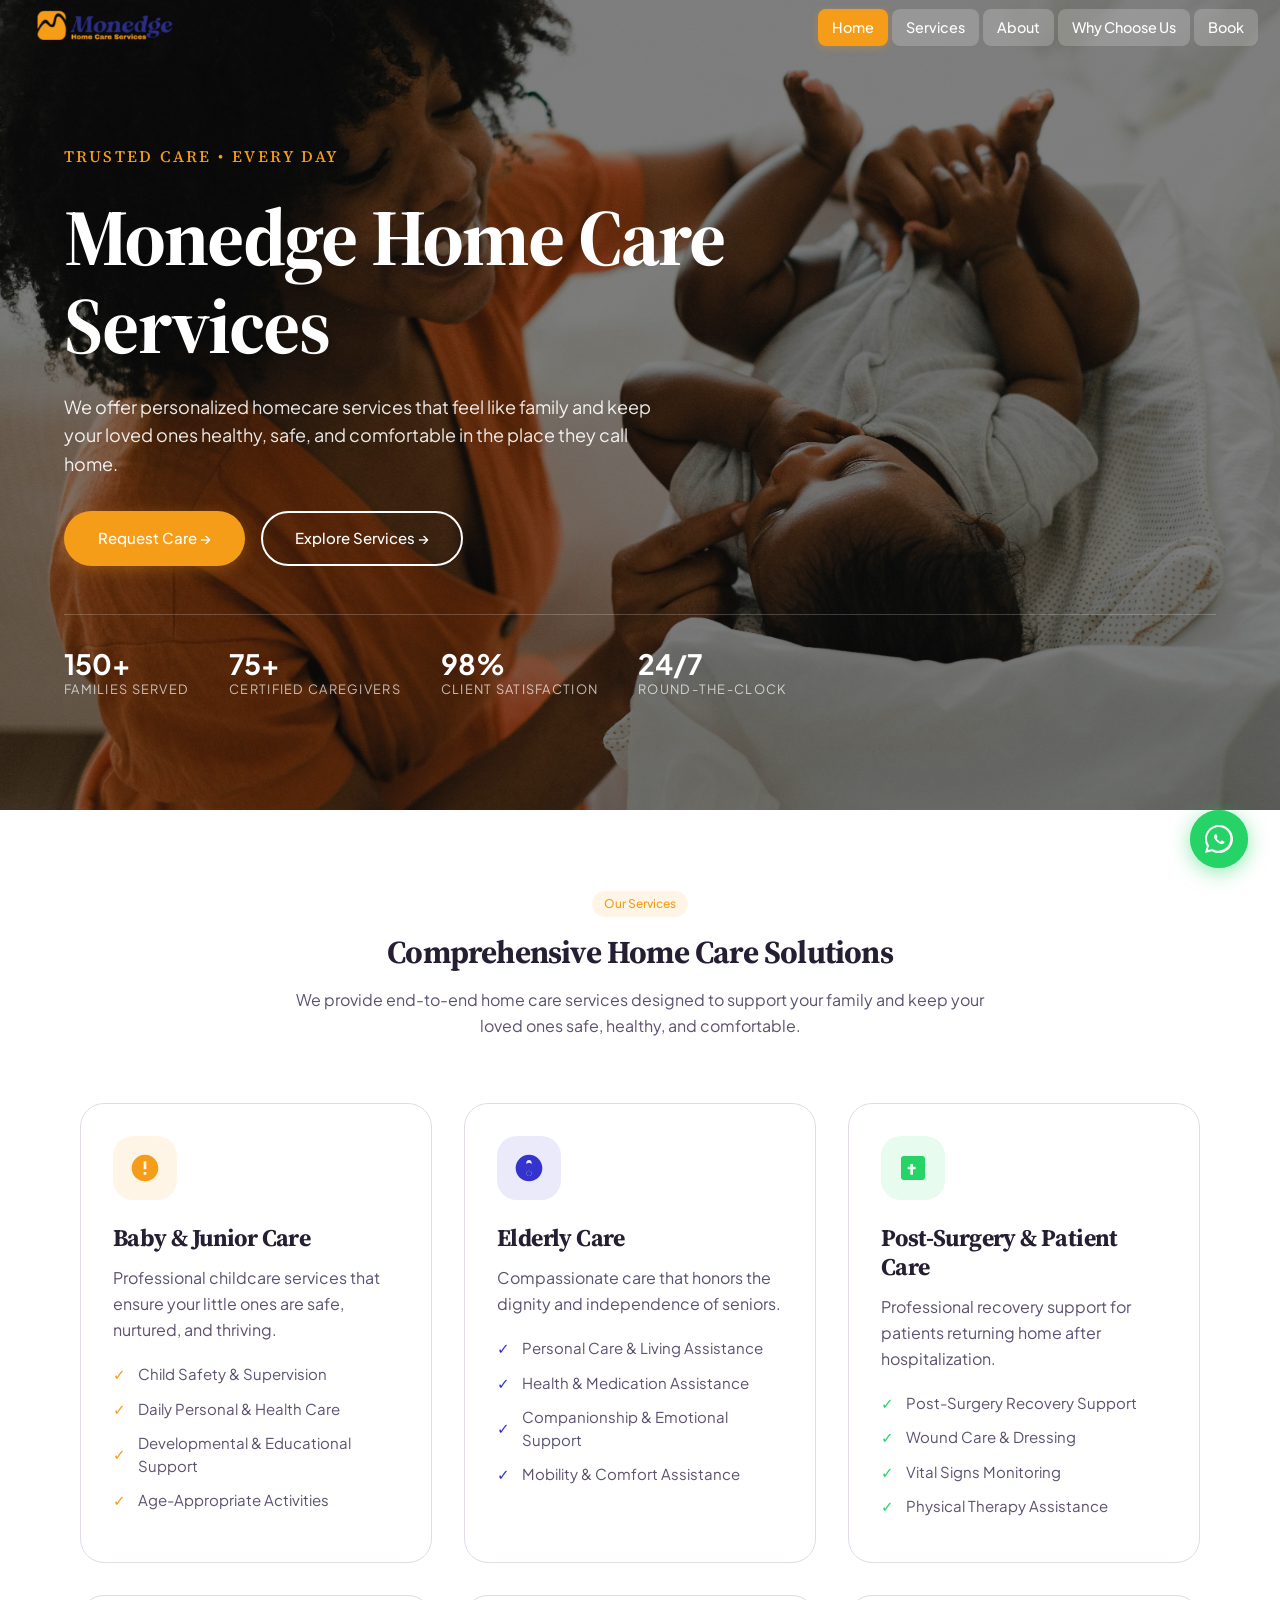
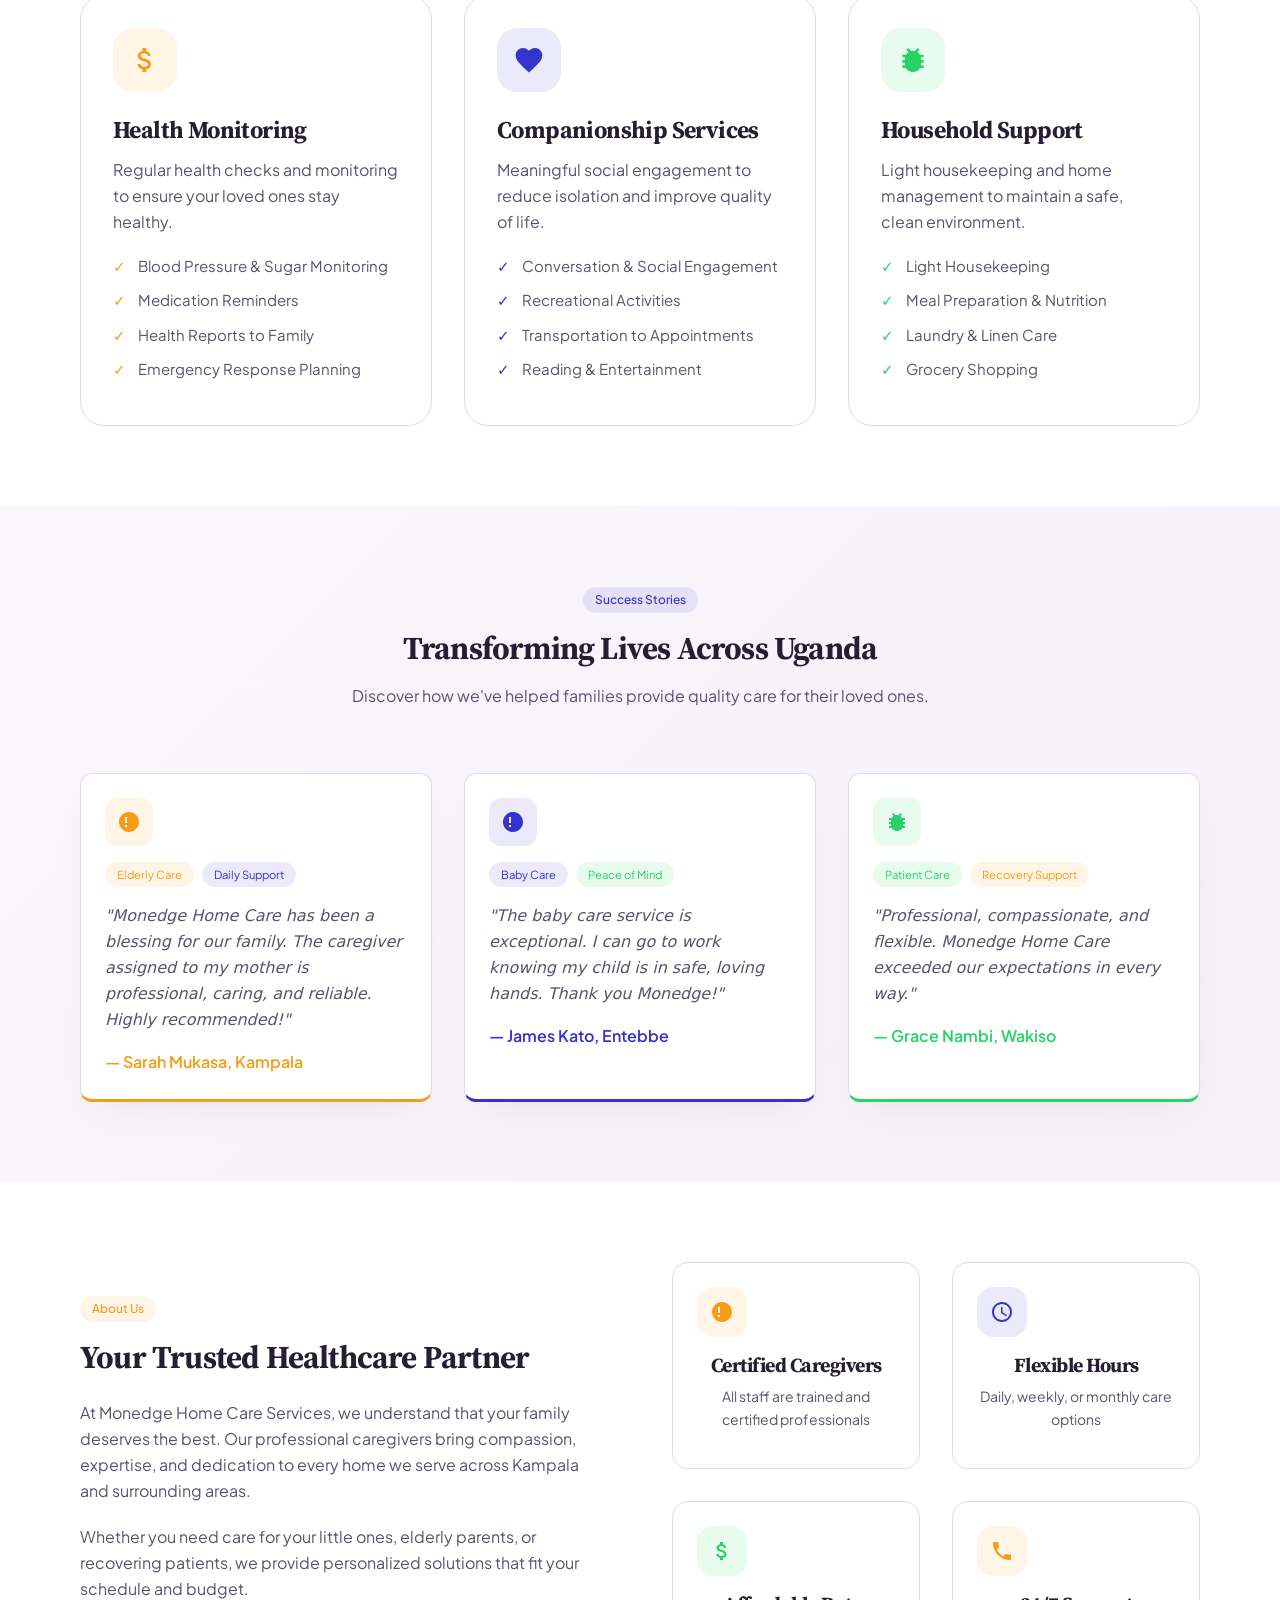
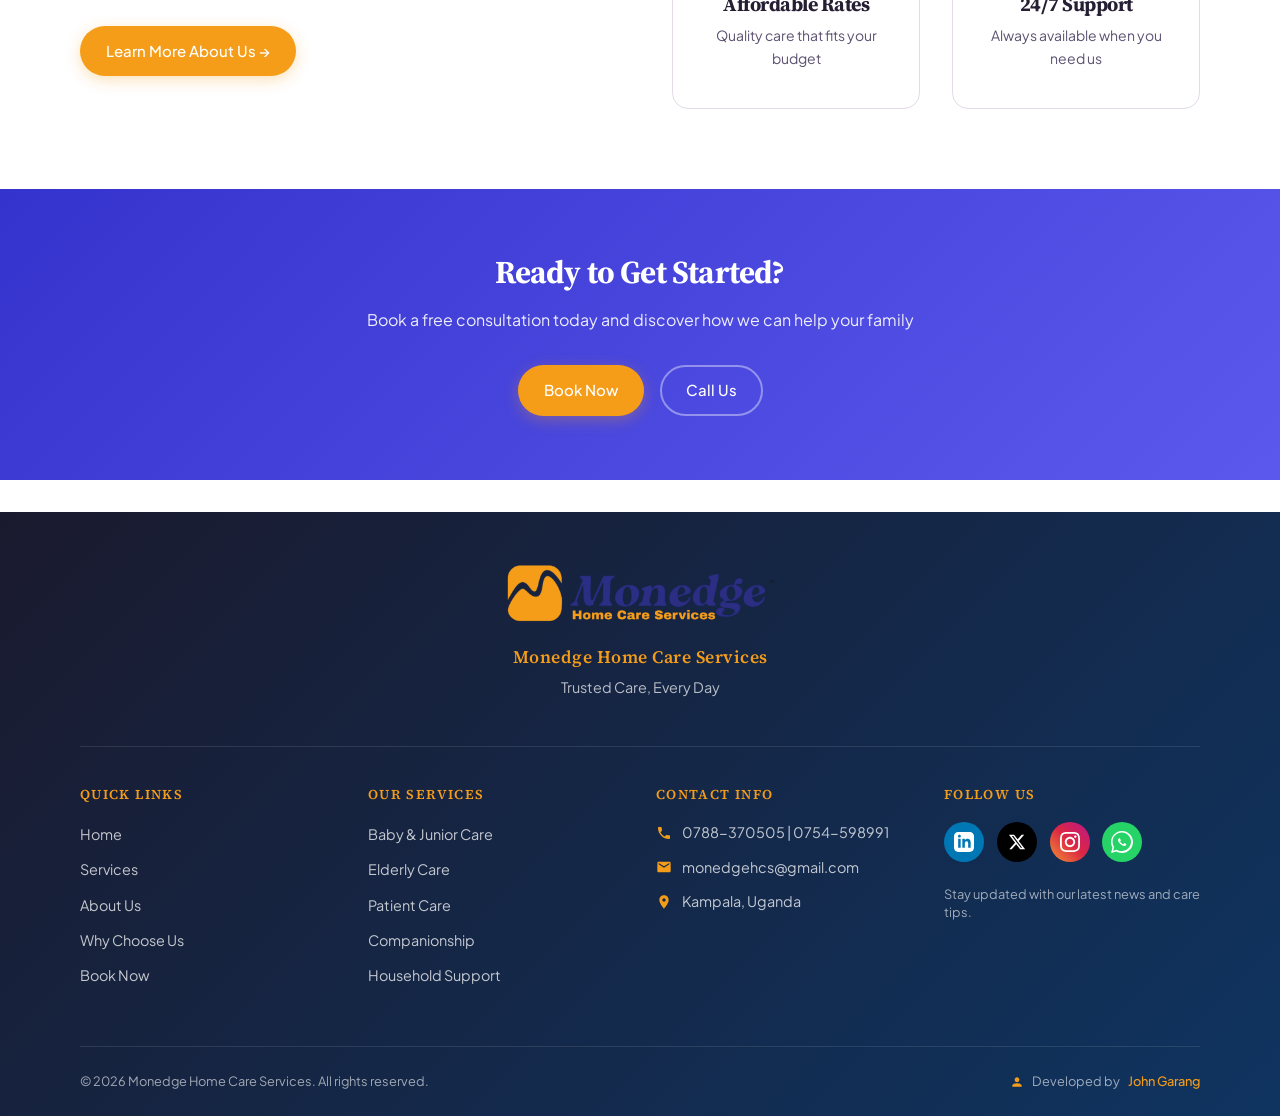
==== commit 49d357ae: "Fix content breathing room and mobile hero layout" ====
--- a/index.html
+++ b/index.html
@@ -24,6 +24,7 @@
             max-width: 1200px;
             margin: 0 auto;
             width: 100%;
+            padding: 0 1.5rem;
         }
         .hero-tagline {
             font-family: 'Source Serif 4', serif;
@@ -87,8 +88,39 @@
             color: rgba(255,255,255,0.7);
         }
         @media (max-width: 768px) {
-            .hero-stats { gap: 1.5rem; }
+            .hero-new {
+                padding: 5rem 1.25rem 3rem;
+                align-items: flex-end;
+            }
+            .hero-new h1 {
+                font-size: clamp(2rem, 9vw, 3rem);
+                margin-bottom: 1rem;
+            }
+            .hero-tagline {
+                font-size: 0.75rem;
+                margin-bottom: 1rem;
+            }
+            .hero-description {
+                font-size: 0.975rem;
+                margin-bottom: 1.5rem;
+            }
+            .hero-buttons-group {
+                flex-direction: column;
+                margin-bottom: 1.5rem;
+            }
+            .hero-buttons-group .btn {
+                width: 100%;
+                justify-content: center;
+            }
+            .hero-stats {
+                display: grid;
+                grid-template-columns: repeat(2, 1fr);
+                gap: 1.25rem;
+                padding-top: 1.25rem;
+                margin-top: 1.25rem;
+            }
             .stat-number { font-size: 1.25rem; }
+            .stat-label { font-size: 0.7rem; }
         }
 
         .service-card-modern {
--- a/css/style.css
+++ b/css/style.css
@@ -137,12 +137,8 @@
 @media (min-width: 1200px) {
     .container {
         max-width: 1200px;
-    }
-}
-
-@media (min-width: 1400px) {
-    .container {
-        max-width: 1400px;
+        padding-right: 2.5rem;
+        padding-left: 2.5rem;
     }
 }
 
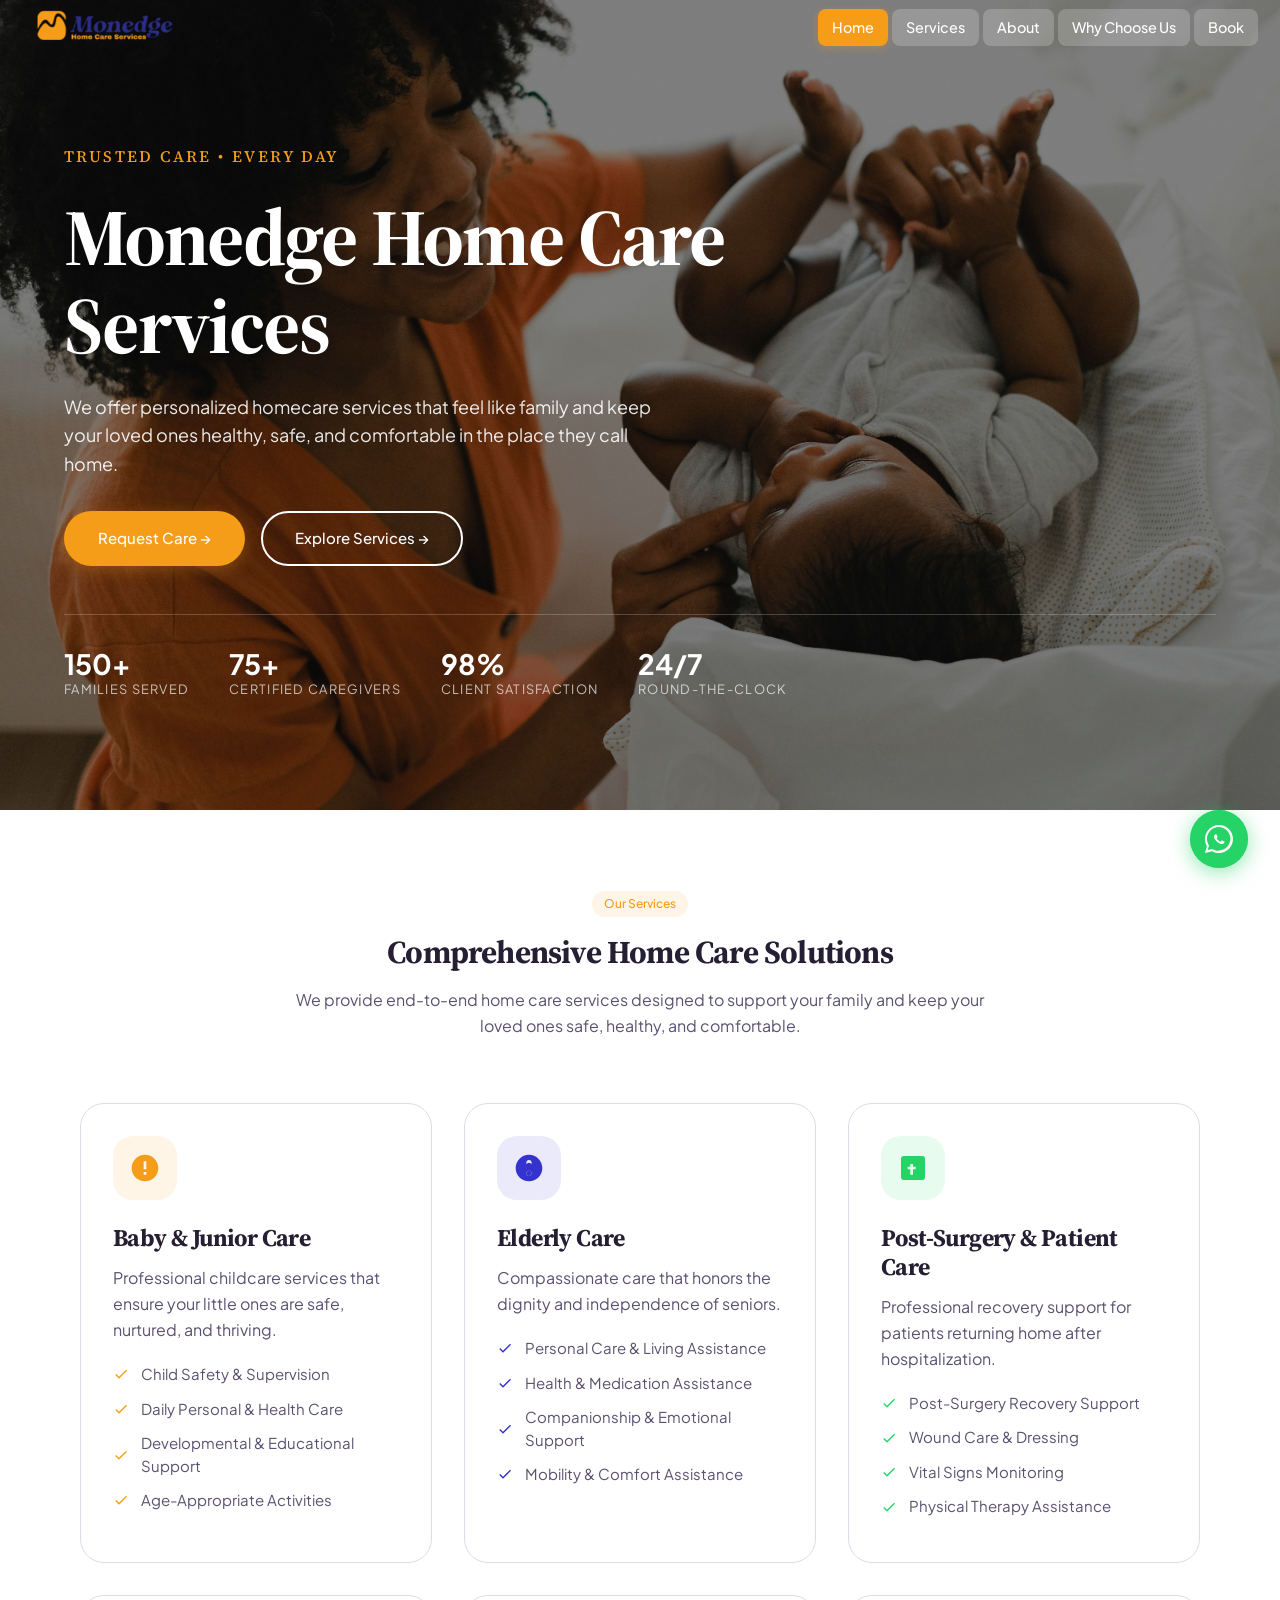
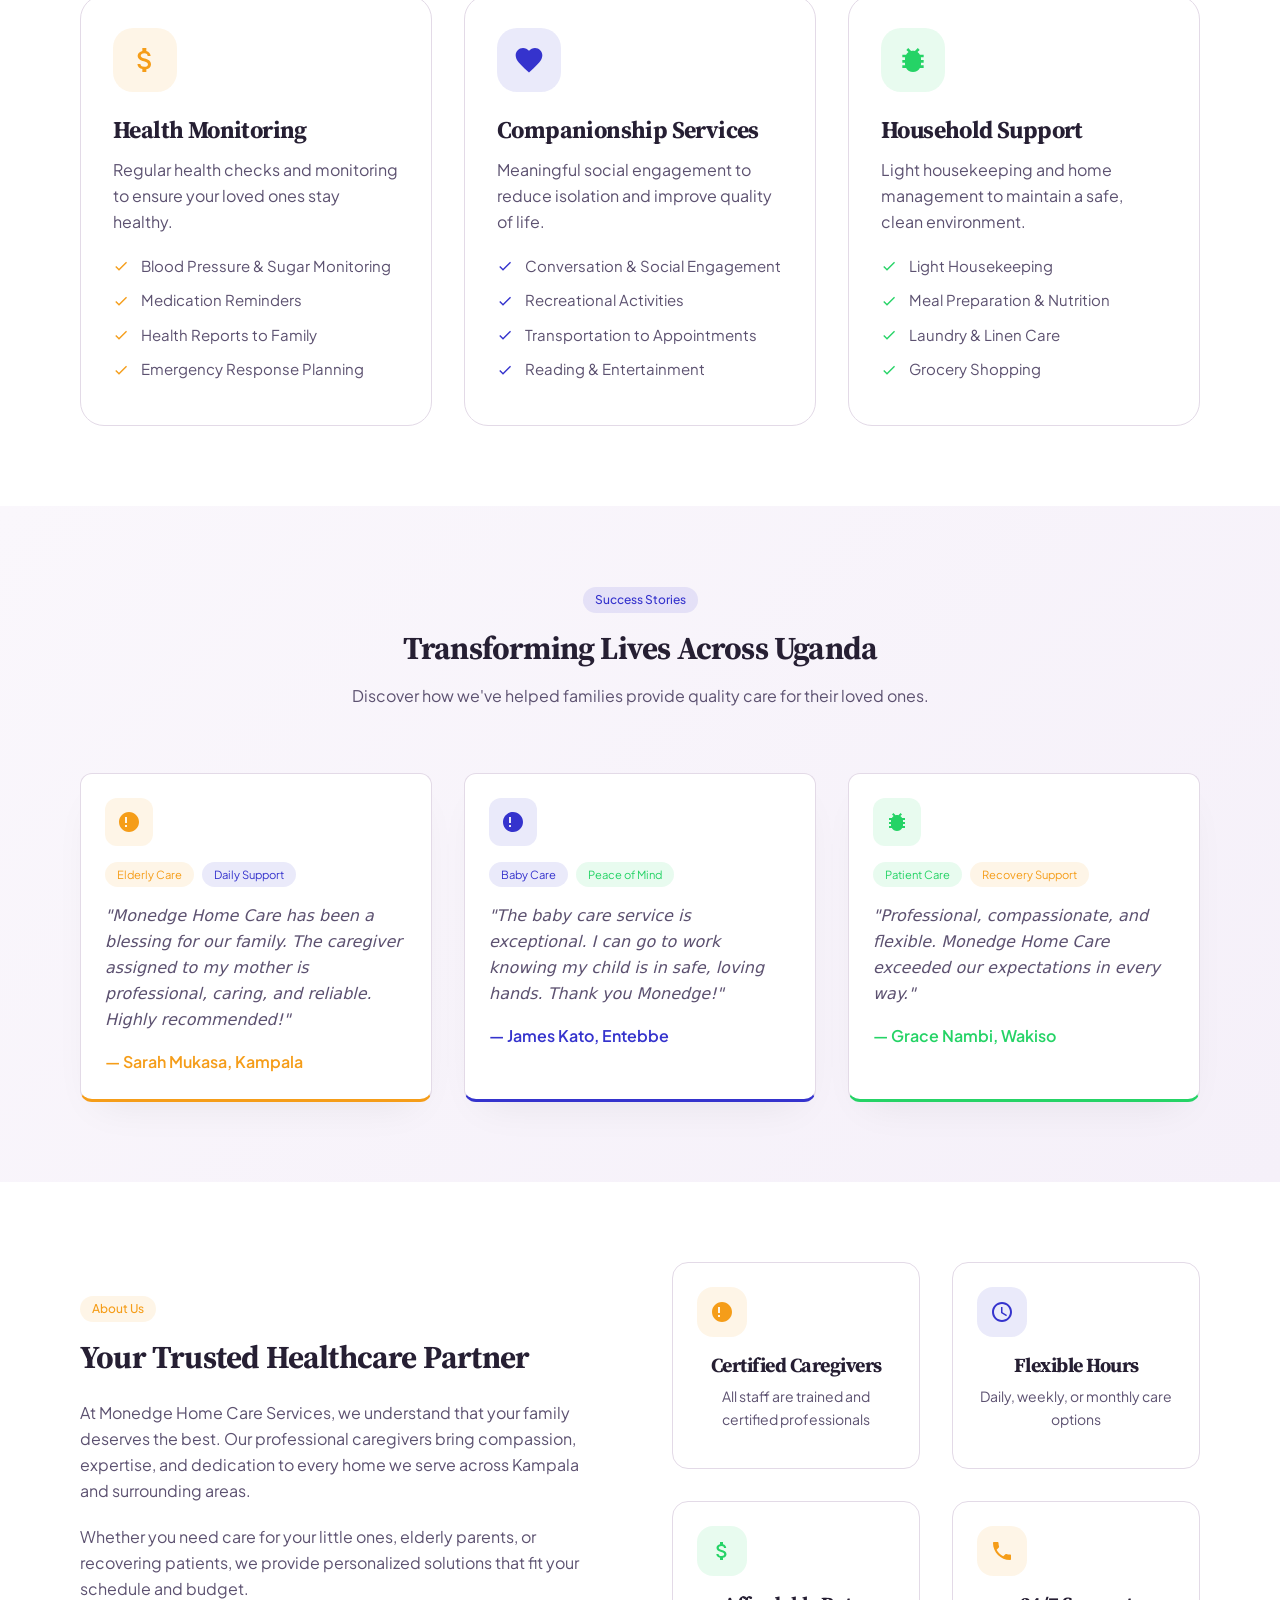
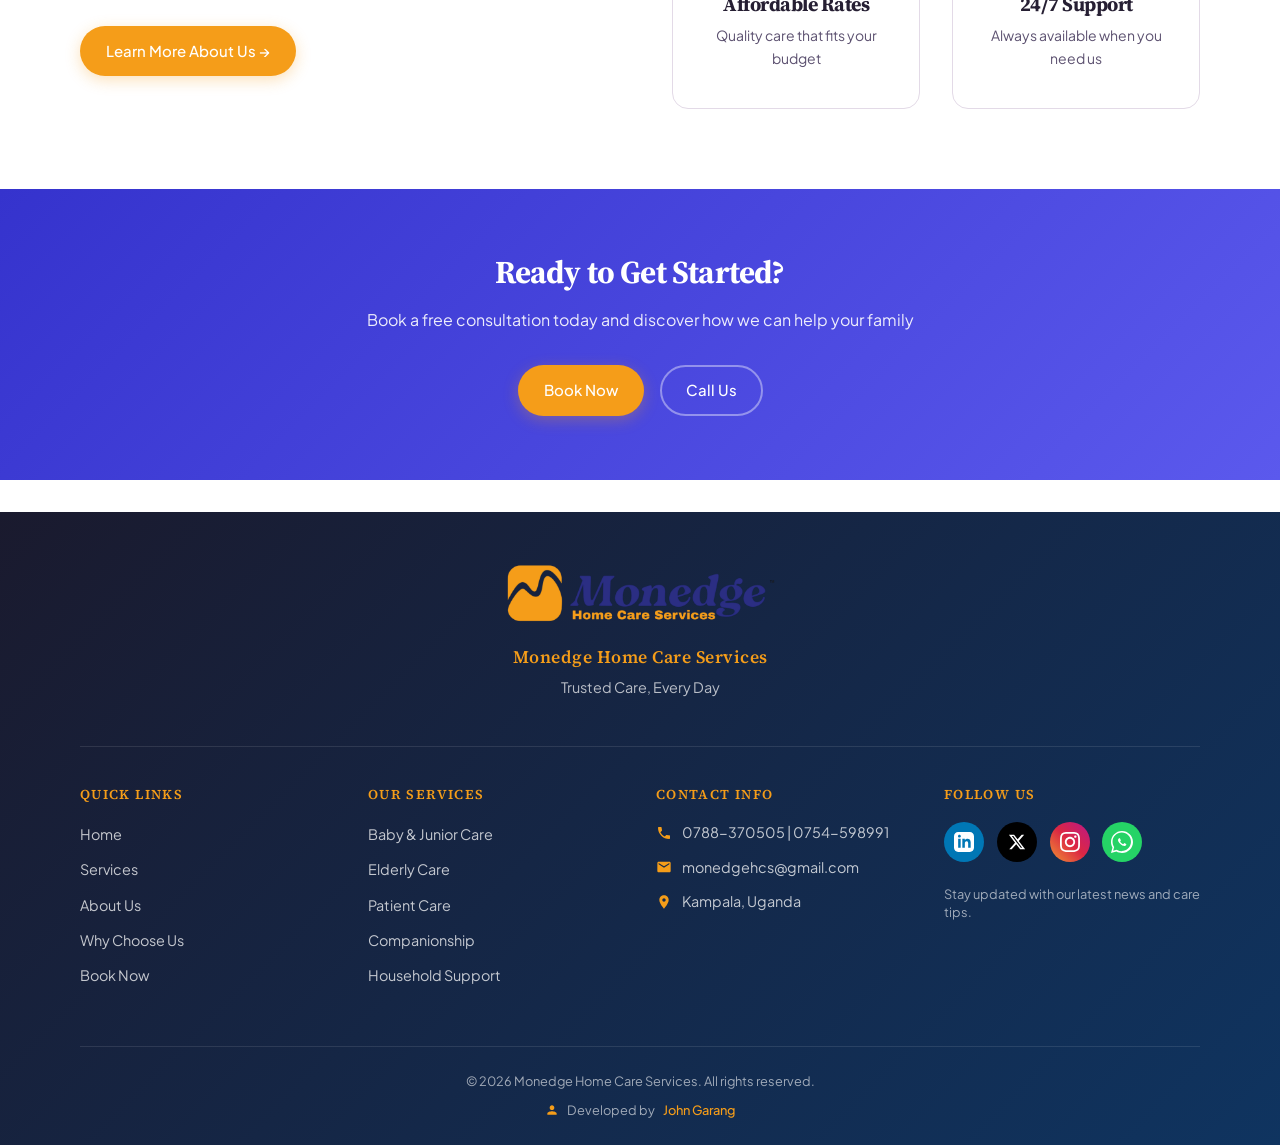
==== commit a0165e76: "Center footer copyright bar and replace emoji checkmarks with SVG icons" ====
--- a/index.html
+++ b/index.html
@@ -313,10 +313,10 @@
                     <h3 style="font-size: 1.5rem; margin-bottom: 0.75rem;">Baby & Junior Care</h3>
                     <p style="color: hsl(var(--muted-foreground)); margin-bottom: 1.25rem;">Professional childcare services that ensure your little ones are safe, nurtured, and thriving.</p>
                     <ul class="feature-list" style="list-style: none; padding: 0;">
-                        <li><span style="color: var(--color-primary); font-weight: bold;">✓</span> Child Safety & Supervision</li>
-                        <li><span style="color: var(--color-primary); font-weight: bold;">✓</span> Daily Personal & Health Care</li>
-                        <li><span style="color: var(--color-primary); font-weight: bold;">✓</span> Developmental & Educational Support</li>
-                        <li><span style="color: var(--color-primary); font-weight: bold;">✓</span> Age-Appropriate Activities</li>
+                        <li><span style="color: var(--color-primary); display:inline-flex;"><svg width="16" height="16" viewBox="0 0 24 24" fill="var(--color-primary)"><path d="M9 16.17L4.83 12l-1.42 1.41L9 19 21 7l-1.41-1.41z"/></svg></span> Child Safety &amp; Supervision</li>
+                        <li><span style="color: var(--color-primary); display:inline-flex;"><svg width="16" height="16" viewBox="0 0 24 24" fill="var(--color-primary)"><path d="M9 16.17L4.83 12l-1.42 1.41L9 19 21 7l-1.41-1.41z"/></svg></span> Daily Personal &amp; Health Care</li>
+                        <li><span style="color: var(--color-primary); display:inline-flex;"><svg width="16" height="16" viewBox="0 0 24 24" fill="var(--color-primary)"><path d="M9 16.17L4.83 12l-1.42 1.41L9 19 21 7l-1.41-1.41z"/></svg></span> Developmental &amp; Educational Support</li>
+                        <li><span style="color: var(--color-primary); display:inline-flex;"><svg width="16" height="16" viewBox="0 0 24 24" fill="var(--color-primary)"><path d="M9 16.17L4.83 12l-1.42 1.41L9 19 21 7l-1.41-1.41z"/></svg></span> Age-Appropriate Activities</li>
                     </ul>
                 </div>
 
@@ -331,10 +331,10 @@
                     <h3 style="font-size: 1.5rem; margin-bottom: 0.75rem;">Elderly Care</h3>
                     <p style="color: hsl(var(--muted-foreground)); margin-bottom: 1.25rem;">Compassionate care that honors the dignity and independence of seniors.</p>
                     <ul class="feature-list" style="list-style: none; padding: 0;">
-                        <li><span style="color: var(--color-secondary); font-weight: bold;">✓</span> Personal Care & Living Assistance</li>
-                        <li><span style="color: var(--color-secondary); font-weight: bold;">✓</span> Health & Medication Assistance</li>
-                        <li><span style="color: var(--color-secondary); font-weight: bold;">✓</span> Companionship & Emotional Support</li>
-                        <li><span style="color: var(--color-secondary); font-weight: bold;">✓</span> Mobility & Comfort Assistance</li>
+                        <li><span style="display:inline-flex;"><svg width="16" height="16" viewBox="0 0 24 24" fill="var(--color-secondary)"><path d="M9 16.17L4.83 12l-1.42 1.41L9 19 21 7l-1.41-1.41z"/></svg></span> Personal Care &amp; Living Assistance</li>
+                        <li><span style="display:inline-flex;"><svg width="16" height="16" viewBox="0 0 24 24" fill="var(--color-secondary)"><path d="M9 16.17L4.83 12l-1.42 1.41L9 19 21 7l-1.41-1.41z"/></svg></span> Health &amp; Medication Assistance</li>
+                        <li><span style="display:inline-flex;"><svg width="16" height="16" viewBox="0 0 24 24" fill="var(--color-secondary)"><path d="M9 16.17L4.83 12l-1.42 1.41L9 19 21 7l-1.41-1.41z"/></svg></span> Companionship &amp; Emotional Support</li>
+                        <li><span style="display:inline-flex;"><svg width="16" height="16" viewBox="0 0 24 24" fill="var(--color-secondary)"><path d="M9 16.17L4.83 12l-1.42 1.41L9 19 21 7l-1.41-1.41z"/></svg></span> Mobility &amp; Comfort Assistance</li>
                     </ul>
                 </div>
 
@@ -348,10 +348,10 @@
                     <h3 style="font-size: 1.5rem; margin-bottom: 0.75rem;">Post-Surgery & Patient Care</h3>
                     <p style="color: hsl(var(--muted-foreground)); margin-bottom: 1.25rem;">Professional recovery support for patients returning home after hospitalization.</p>
                     <ul class="feature-list" style="list-style: none; padding: 0;">
-                        <li><span style="color: var(--color-accent); font-weight: bold;">✓</span> Post-Surgery Recovery Support</li>
-                        <li><span style="color: var(--color-accent); font-weight: bold;">✓</span> Wound Care & Dressing</li>
-                        <li><span style="color: var(--color-accent); font-weight: bold;">✓</span> Vital Signs Monitoring</li>
-                        <li><span style="color: var(--color-accent); font-weight: bold;">✓</span> Physical Therapy Assistance</li>
+                        <li><span style="display:inline-flex;"><svg width="16" height="16" viewBox="0 0 24 24" fill="var(--color-accent)"><path d="M9 16.17L4.83 12l-1.42 1.41L9 19 21 7l-1.41-1.41z"/></svg></span> Post-Surgery Recovery Support</li>
+                        <li><span style="display:inline-flex;"><svg width="16" height="16" viewBox="0 0 24 24" fill="var(--color-accent)"><path d="M9 16.17L4.83 12l-1.42 1.41L9 19 21 7l-1.41-1.41z"/></svg></span> Wound Care &amp; Dressing</li>
+                        <li><span style="display:inline-flex;"><svg width="16" height="16" viewBox="0 0 24 24" fill="var(--color-accent)"><path d="M9 16.17L4.83 12l-1.42 1.41L9 19 21 7l-1.41-1.41z"/></svg></span> Vital Signs Monitoring</li>
+                        <li><span style="display:inline-flex;"><svg width="16" height="16" viewBox="0 0 24 24" fill="var(--color-accent)"><path d="M9 16.17L4.83 12l-1.42 1.41L9 19 21 7l-1.41-1.41z"/></svg></span> Physical Therapy Assistance</li>
                     </ul>
                 </div>
 
@@ -365,10 +365,10 @@
                     <h3 style="font-size: 1.5rem; margin-bottom: 0.75rem;">Health Monitoring</h3>
                     <p style="color: hsl(var(--muted-foreground)); margin-bottom: 1.25rem;">Regular health checks and monitoring to ensure your loved ones stay healthy.</p>
                     <ul class="feature-list" style="list-style: none; padding: 0;">
-                        <li><span style="color: var(--color-primary); font-weight: bold;">✓</span> Blood Pressure & Sugar Monitoring</li>
-                        <li><span style="color: var(--color-primary); font-weight: bold;">✓</span> Medication Reminders</li>
-                        <li><span style="color: var(--color-primary); font-weight: bold;">✓</span> Health Reports to Family</li>
-                        <li><span style="color: var(--color-primary); font-weight: bold;">✓</span> Emergency Response Planning</li>
+                        <li><span style="display:inline-flex;"><svg width="16" height="16" viewBox="0 0 24 24" fill="var(--color-primary)"><path d="M9 16.17L4.83 12l-1.42 1.41L9 19 21 7l-1.41-1.41z"/></svg></span> Blood Pressure &amp; Sugar Monitoring</li>
+                        <li><span style="display:inline-flex;"><svg width="16" height="16" viewBox="0 0 24 24" fill="var(--color-primary)"><path d="M9 16.17L4.83 12l-1.42 1.41L9 19 21 7l-1.41-1.41z"/></svg></span> Medication Reminders</li>
+                        <li><span style="display:inline-flex;"><svg width="16" height="16" viewBox="0 0 24 24" fill="var(--color-primary)"><path d="M9 16.17L4.83 12l-1.42 1.41L9 19 21 7l-1.41-1.41z"/></svg></span> Health Reports to Family</li>
+                        <li><span style="display:inline-flex;"><svg width="16" height="16" viewBox="0 0 24 24" fill="var(--color-primary)"><path d="M9 16.17L4.83 12l-1.42 1.41L9 19 21 7l-1.41-1.41z"/></svg></span> Emergency Response Planning</li>
                     </ul>
                 </div>
 
@@ -382,10 +382,10 @@
                     <h3 style="font-size: 1.5rem; margin-bottom: 0.75rem;">Companionship Services</h3>
                     <p style="color: hsl(var(--muted-foreground)); margin-bottom: 1.25rem;">Meaningful social engagement to reduce isolation and improve quality of life.</p>
                     <ul class="feature-list" style="list-style: none; padding: 0;">
-                        <li><span style="color: var(--color-secondary); font-weight: bold;">✓</span> Conversation & Social Engagement</li>
-                        <li><span style="color: var(--color-secondary); font-weight: bold;">✓</span> Recreational Activities</li>
-                        <li><span style="color: var(--color-secondary); font-weight: bold;">✓</span> Transportation to Appointments</li>
-                        <li><span style="color: var(--color-secondary); font-weight: bold;">✓</span> Reading & Entertainment</li>
+                        <li><span style="display:inline-flex;"><svg width="16" height="16" viewBox="0 0 24 24" fill="var(--color-secondary)"><path d="M9 16.17L4.83 12l-1.42 1.41L9 19 21 7l-1.41-1.41z"/></svg></span> Conversation &amp; Social Engagement</li>
+                        <li><span style="display:inline-flex;"><svg width="16" height="16" viewBox="0 0 24 24" fill="var(--color-secondary)"><path d="M9 16.17L4.83 12l-1.42 1.41L9 19 21 7l-1.41-1.41z"/></svg></span> Recreational Activities</li>
+                        <li><span style="display:inline-flex;"><svg width="16" height="16" viewBox="0 0 24 24" fill="var(--color-secondary)"><path d="M9 16.17L4.83 12l-1.42 1.41L9 19 21 7l-1.41-1.41z"/></svg></span> Transportation to Appointments</li>
+                        <li><span style="display:inline-flex;"><svg width="16" height="16" viewBox="0 0 24 24" fill="var(--color-secondary)"><path d="M9 16.17L4.83 12l-1.42 1.41L9 19 21 7l-1.41-1.41z"/></svg></span> Reading &amp; Entertainment</li>
                     </ul>
                 </div>
 
@@ -399,10 +399,10 @@
                     <h3 style="font-size: 1.5rem; margin-bottom: 0.75rem;">Household Support</h3>
                     <p style="color: hsl(var(--muted-foreground)); margin-bottom: 1.25rem;">Light housekeeping and home management to maintain a safe, clean environment.</p>
                     <ul class="feature-list" style="list-style: none; padding: 0;">
-                        <li><span style="color: var(--color-accent); font-weight: bold;">✓</span> Light Housekeeping</li>
-                        <li><span style="color: var(--color-accent); font-weight: bold;">✓</span> Meal Preparation & Nutrition</li>
-                        <li><span style="color: var(--color-accent); font-weight: bold;">✓</span> Laundry & Linen Care</li>
-                        <li><span style="color: var(--color-accent); font-weight: bold;">✓</span> Grocery Shopping</li>
+                        <li><span style="display:inline-flex;"><svg width="16" height="16" viewBox="0 0 24 24" fill="var(--color-accent)"><path d="M9 16.17L4.83 12l-1.42 1.41L9 19 21 7l-1.41-1.41z"/></svg></span> Light Housekeeping</li>
+                        <li><span style="display:inline-flex;"><svg width="16" height="16" viewBox="0 0 24 24" fill="var(--color-accent)"><path d="M9 16.17L4.83 12l-1.42 1.41L9 19 21 7l-1.41-1.41z"/></svg></span> Meal Preparation &amp; Nutrition</li>
+                        <li><span style="display:inline-flex;"><svg width="16" height="16" viewBox="0 0 24 24" fill="var(--color-accent)"><path d="M9 16.17L4.83 12l-1.42 1.41L9 19 21 7l-1.41-1.41z"/></svg></span> Laundry &amp; Linen Care</li>
+                        <li><span style="display:inline-flex;"><svg width="16" height="16" viewBox="0 0 24 24" fill="var(--color-accent)"><path d="M9 16.17L4.83 12l-1.42 1.41L9 19 21 7l-1.41-1.41z"/></svg></span> Grocery Shopping</li>
                     </ul>
                 </div>
             </div>
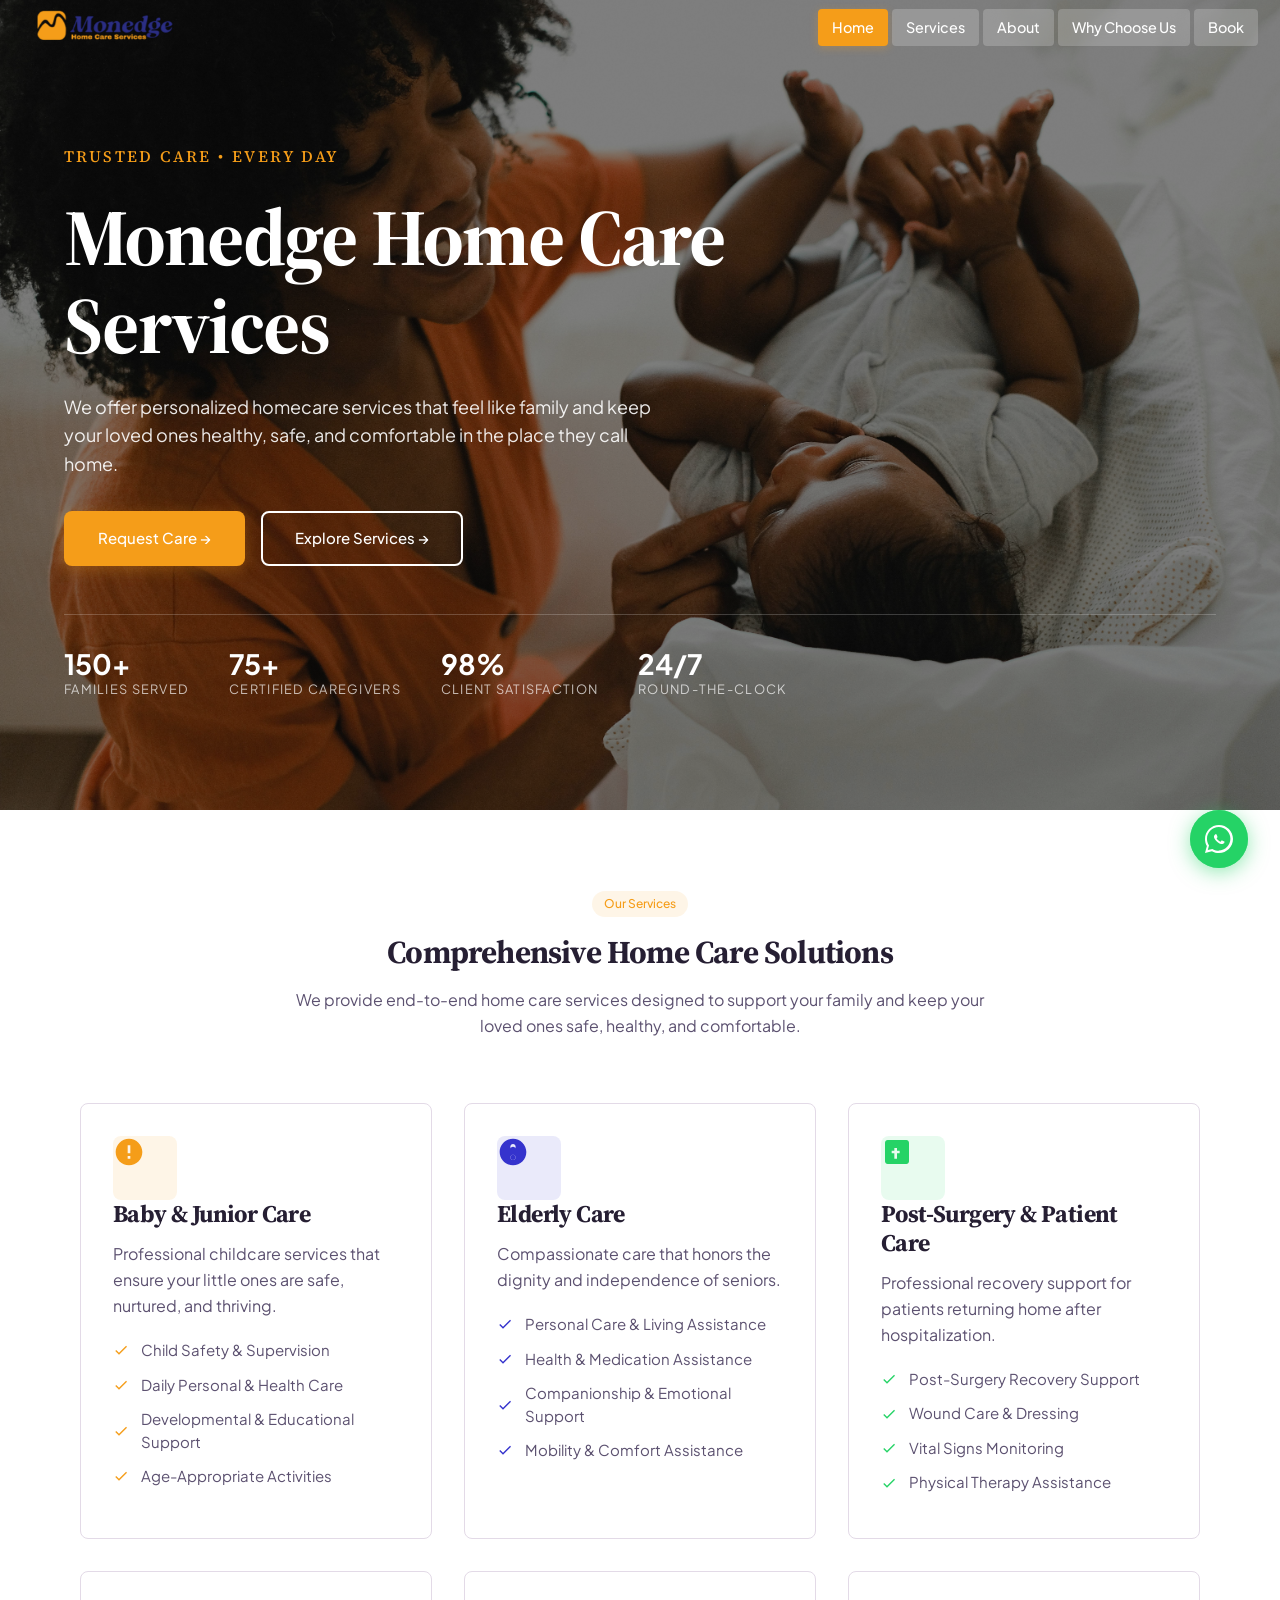
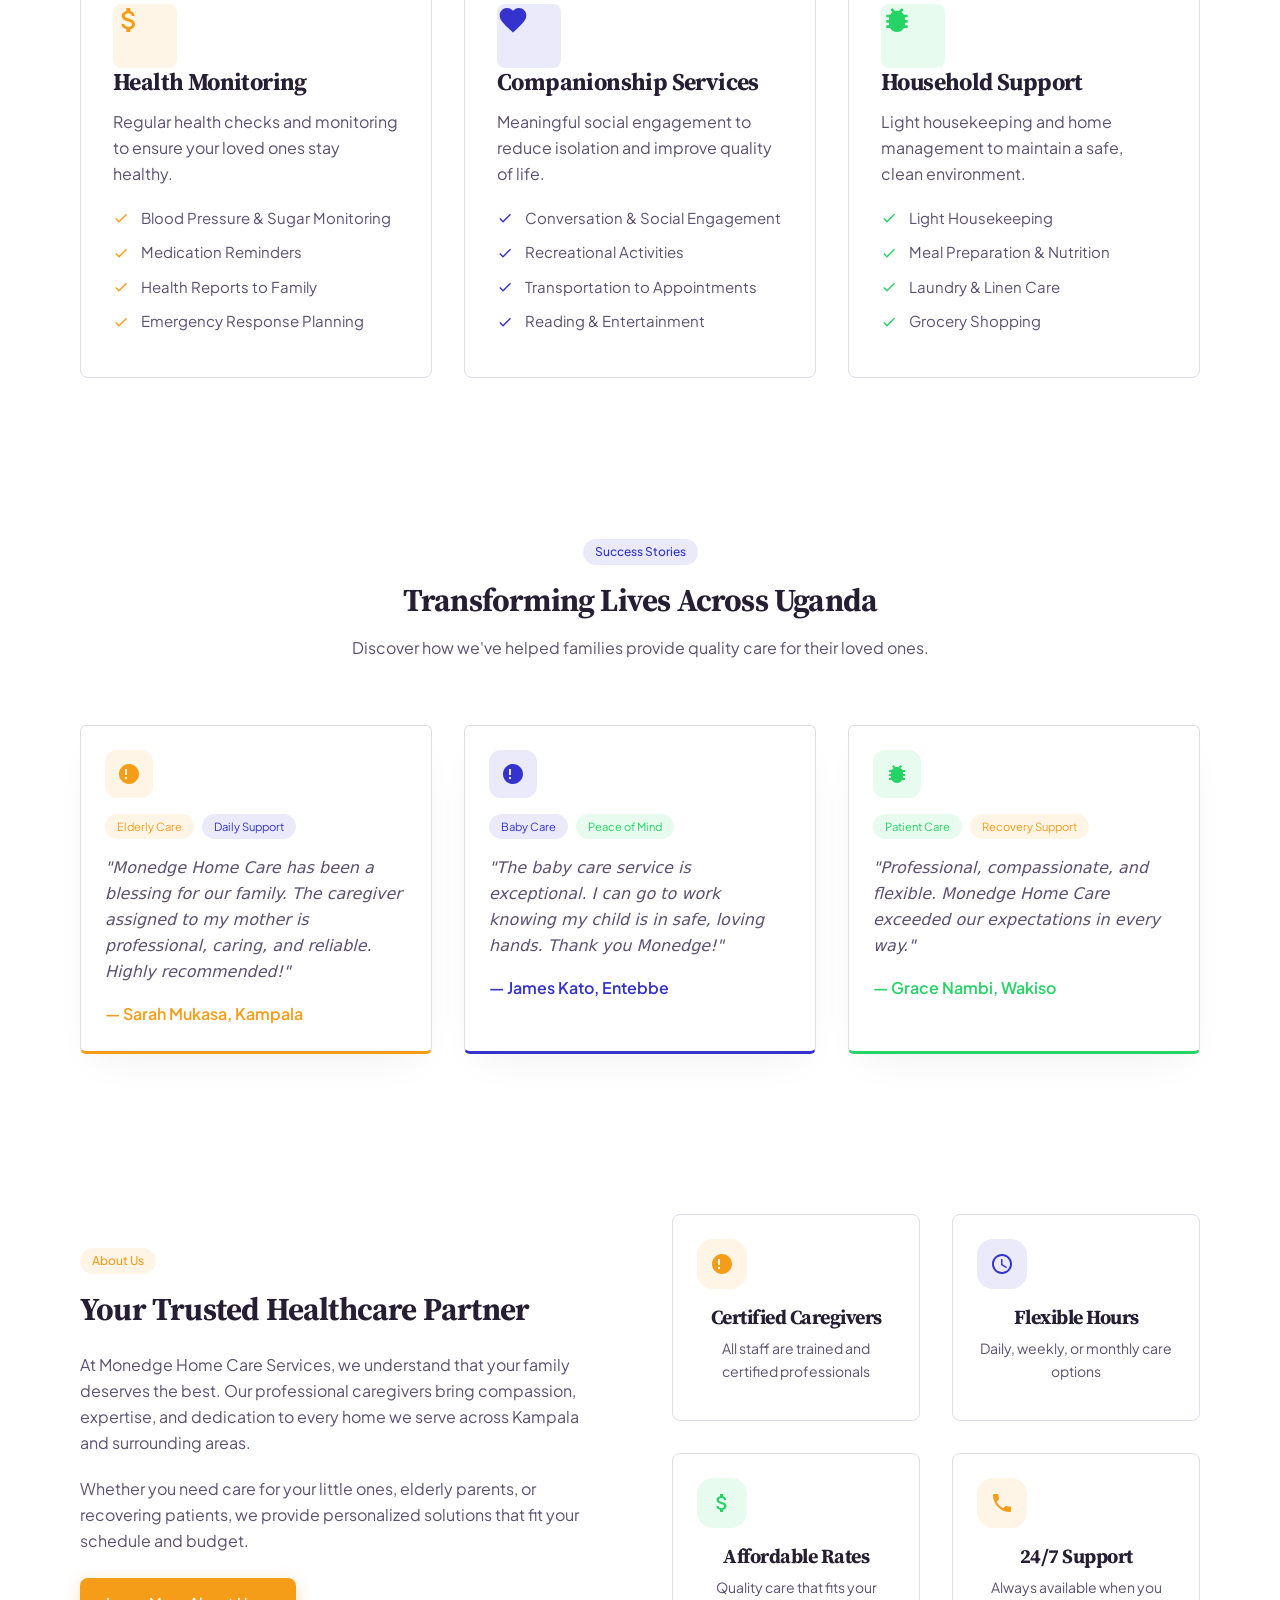
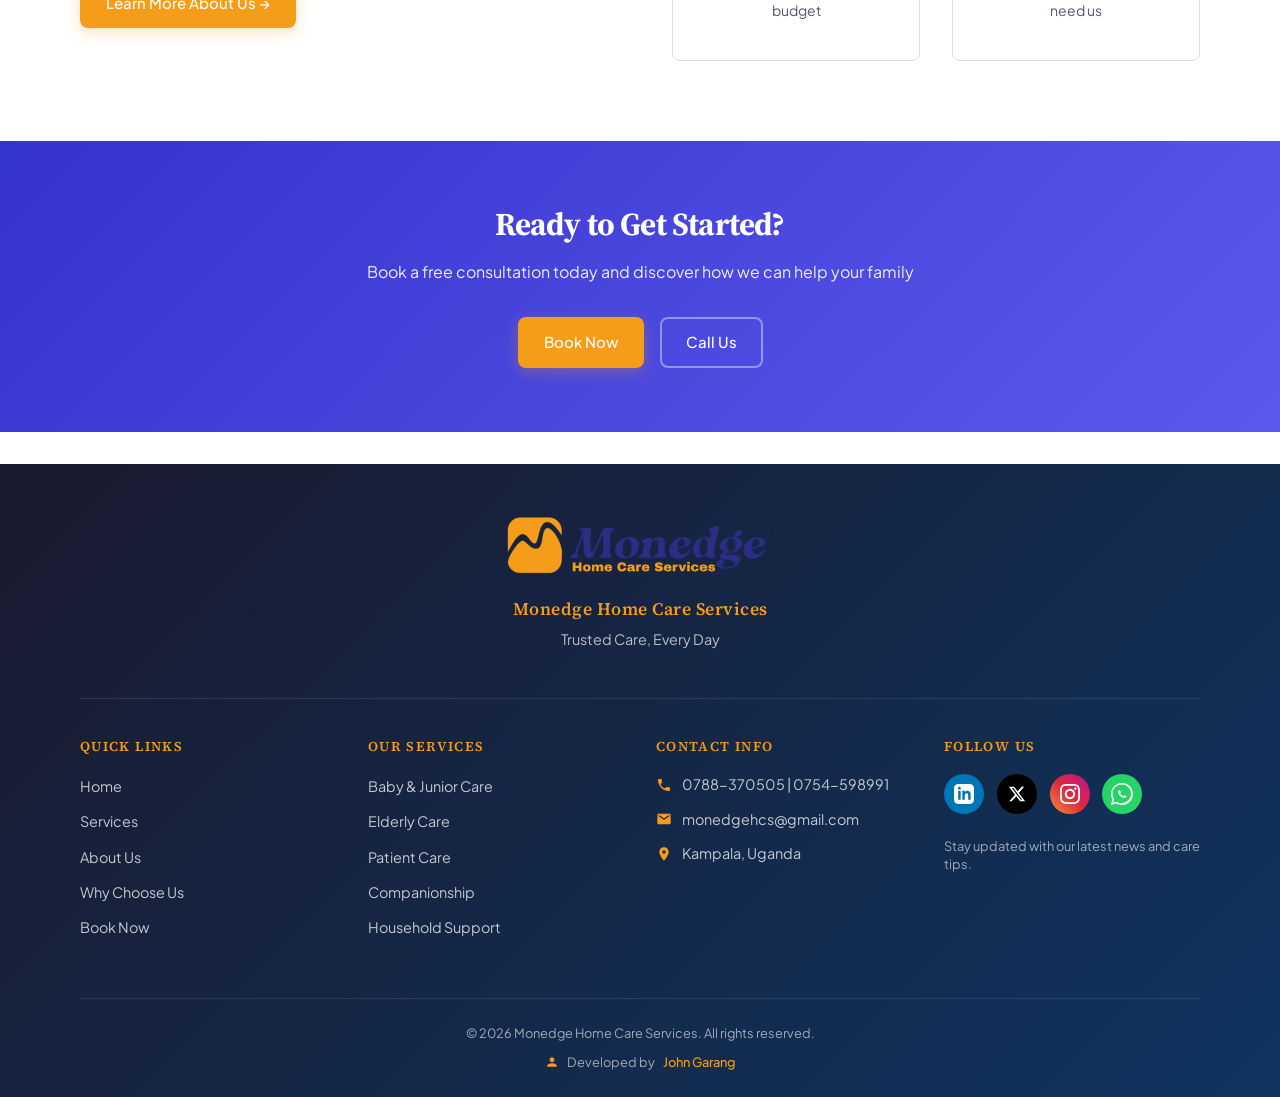
==== commit 21da97c0: "UI updates" ====
--- a/index.html
+++ b/index.html
@@ -125,7 +125,7 @@
 
         .service-card-modern {
             background: hsl(var(--card));
-            border-radius: 1.5rem;
+            border-radius: 0.5rem;
             padding: 2rem;
             transition: all 0.3s ease;
             border: 1px solid hsl(var(--border));
@@ -135,18 +135,13 @@
         .service-card-modern:hover {
             transform: translateY(-8px);
             border-color: var(--color-primary);
-            box-shadow: 0 20px 40px -20px rgba(0,0,0,0.15);
+            box-shadow: 0 20px 50px -12px rgba(0,0,0,0.18);
         }
         
         .icon-wrapper {
             width: 64px;
             height: 64px;
-            border-radius: 20px;
-            display: flex;
-            align-items: center;
-            justify-content: center;
-            margin-bottom: 1.5rem;
-            transition: all 0.3s ease;
+            border-radius: 8px;
         }
         
         .service-card-modern:hover .icon-wrapper {
@@ -164,7 +159,7 @@
         
         .portfolio-card {
             background: hsl(var(--card));
-            border-radius: 1rem;
+            border-radius: 0.5rem;
             overflow: hidden;
             transition: all 0.3s ease;
             border: 1px solid hsl(var(--border));
@@ -192,7 +187,7 @@
         
         .contact-card {
             background: hsl(var(--card));
-            border-radius: 1rem;
+            border-radius: 0.5rem;
             padding: 2rem;
             text-align: center;
             transition: all 0.3s ease;
@@ -202,11 +197,12 @@
         .contact-card:hover {
             transform: translateY(-5px);
             border-color: var(--color-primary);
+            box-shadow: 0 20px 50px -12px rgba(0,0,0,0.18);
         }
         
         .testimonial-card {
             background: hsl(var(--card));
-            border-radius: 1rem;
+            border-radius: 0.5rem;
             padding: 2rem;
             border: 1px solid hsl(var(--border));
             transition: all 0.3s ease;
@@ -214,7 +210,7 @@
         
         .testimonial-card:hover {
             transform: translateY(-5px);
-            box-shadow: var(--shadow-card);
+            box-shadow: 0 20px 50px -12px rgba(0,0,0,0.18);
         }
     </style>
 </head>
@@ -410,7 +406,7 @@
     </section>
 
     <!-- Success Stories / Portfolio Section -->
-    <section style="padding: 5rem 0; background: linear-gradient(135deg, #faf7fc 0%, #f5f0f9 100%);">
+    <section style="padding: 5rem 0; background: #ffffff;">
         <div class="container">
             <div style="text-align: center; max-width: 700px; margin: 0 auto 4rem auto;">
                 <span class="tag" style="background: rgba(53,51,205,0.1); color: var(--color-secondary); margin-bottom: 1rem; display: inline-block;">Success Stories</span>
--- a/css/style.css
+++ b/css/style.css
@@ -42,10 +42,10 @@
     --shadow-elevated: 0 28px 70px -28px rgba(0,0,0,0.12);
     
     /* Your original radii */
-    --radius-sm: 0.5rem;
-    --radius-md: 0.75rem;
-    --radius-lg: 1rem;
-    --radius-pill: 9999px;
+    --radius-sm: 0.25rem;
+    --radius-md: 0.375rem;
+    --radius-lg: 0.5rem;
+    --radius-pill: 0.5rem;
     
     /* Your original transitions */
     --transition: all 0.2s ease;
@@ -145,6 +145,7 @@
 section {
     padding-top: 4rem;
     padding-bottom: 4rem;
+    background: #ffffff;
 }
 
 /* ============================================================
@@ -343,7 +344,7 @@
     align-items: center;
     justify-content: center;
     padding: 0.75rem 1.5rem;
-    border-radius: var(--radius-pill);
+    border-radius: var(--radius-lg);
     text-decoration: none;
     font-weight: 500;
     font-size: 0.9375rem;
@@ -400,7 +401,7 @@
 .category-card:hover,
 .service-card:hover {
     transform: translateY(-4px);
-    box-shadow: var(--shadow-elevated);
+    box-shadow: 0 20px 50px -12px rgba(0,0,0,0.18);
 }
 
 /* ============================================================
@@ -572,18 +573,9 @@
    WHY CHOOSE US
    ============================================================ */
 .why-choose {
-    background: linear-gradient(135deg, #f8f9fa 0%, #e9ecef 100%);
+    background: #ffffff;
     position: relative;
     overflow: hidden;
-}
-
-.why-choose::before {
-    content: '';
-    position: absolute;
-    top: -50%; right: -50%;
-    width: 100%; height: 100%;
-    background: radial-gradient(circle, rgba(245,157,25,0.05) 0%, transparent 70%);
-    pointer-events: none;
 }
 
 .why-choose h2 {
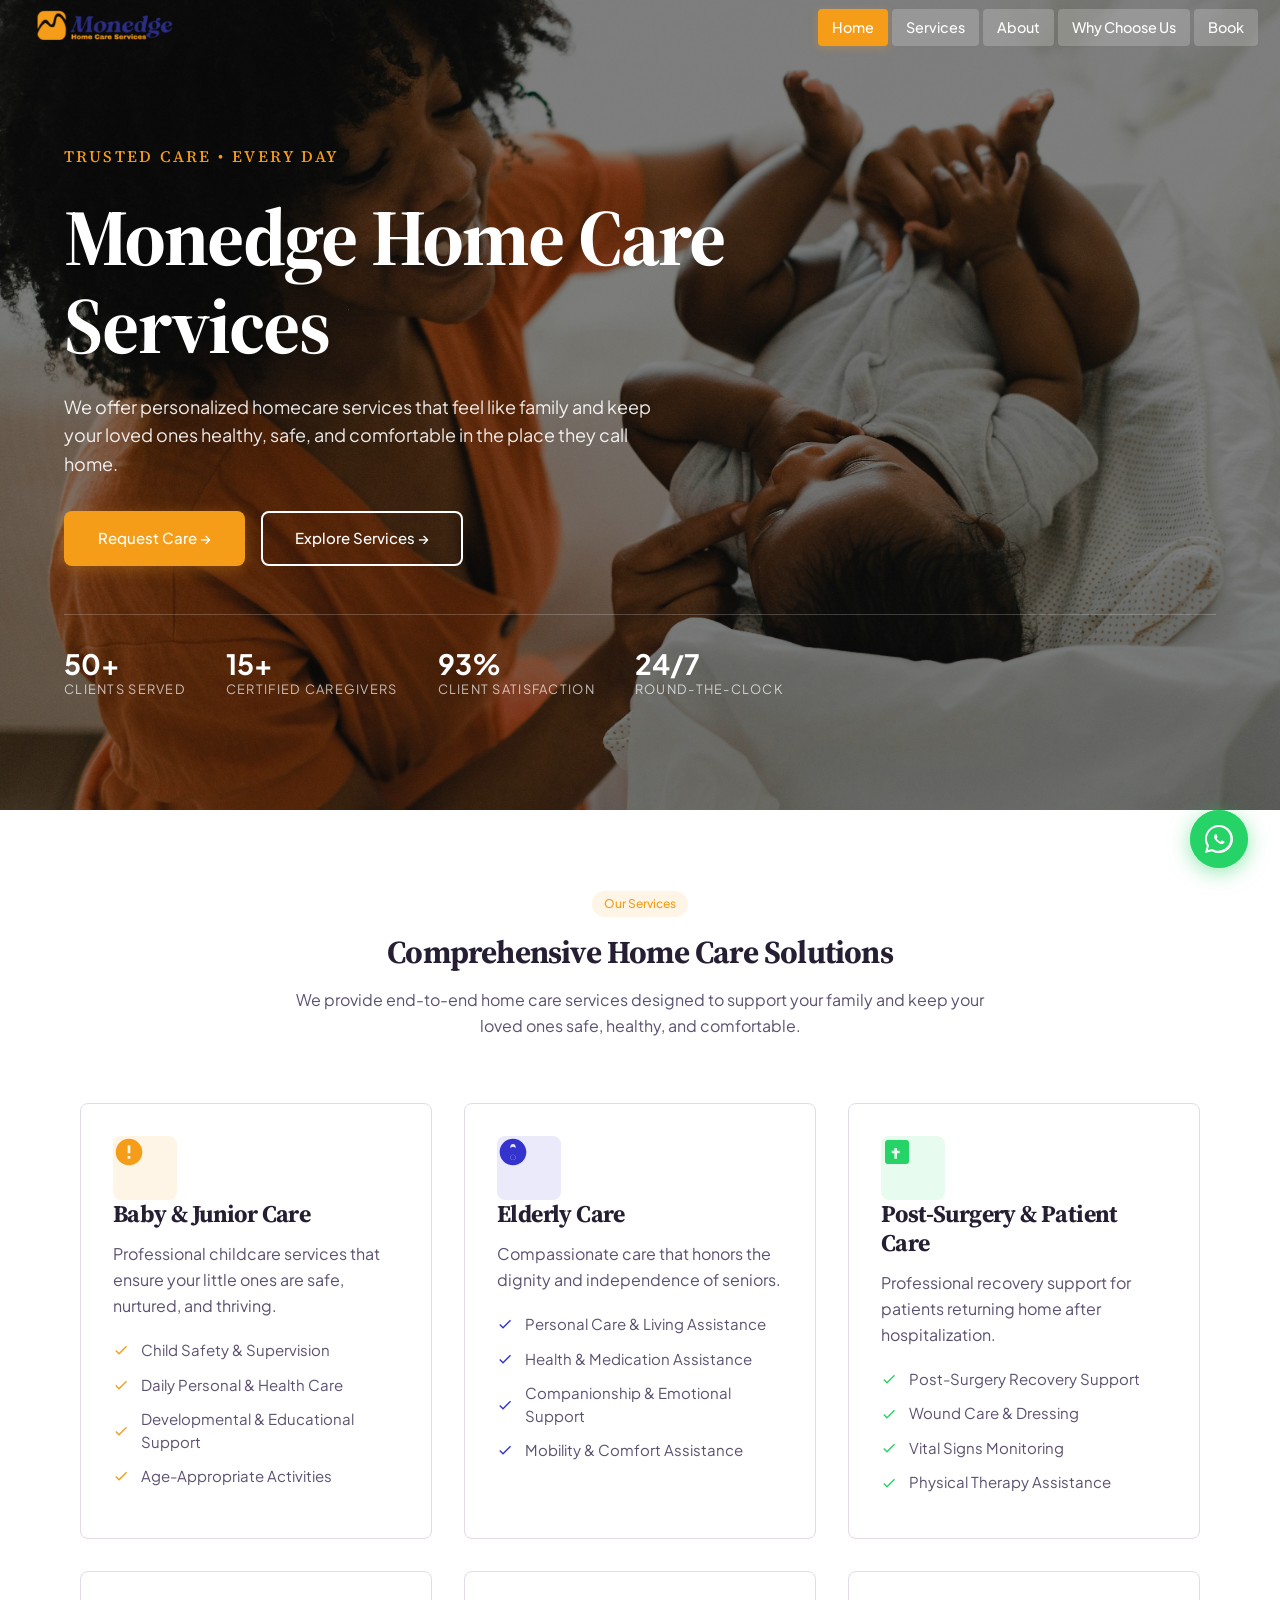
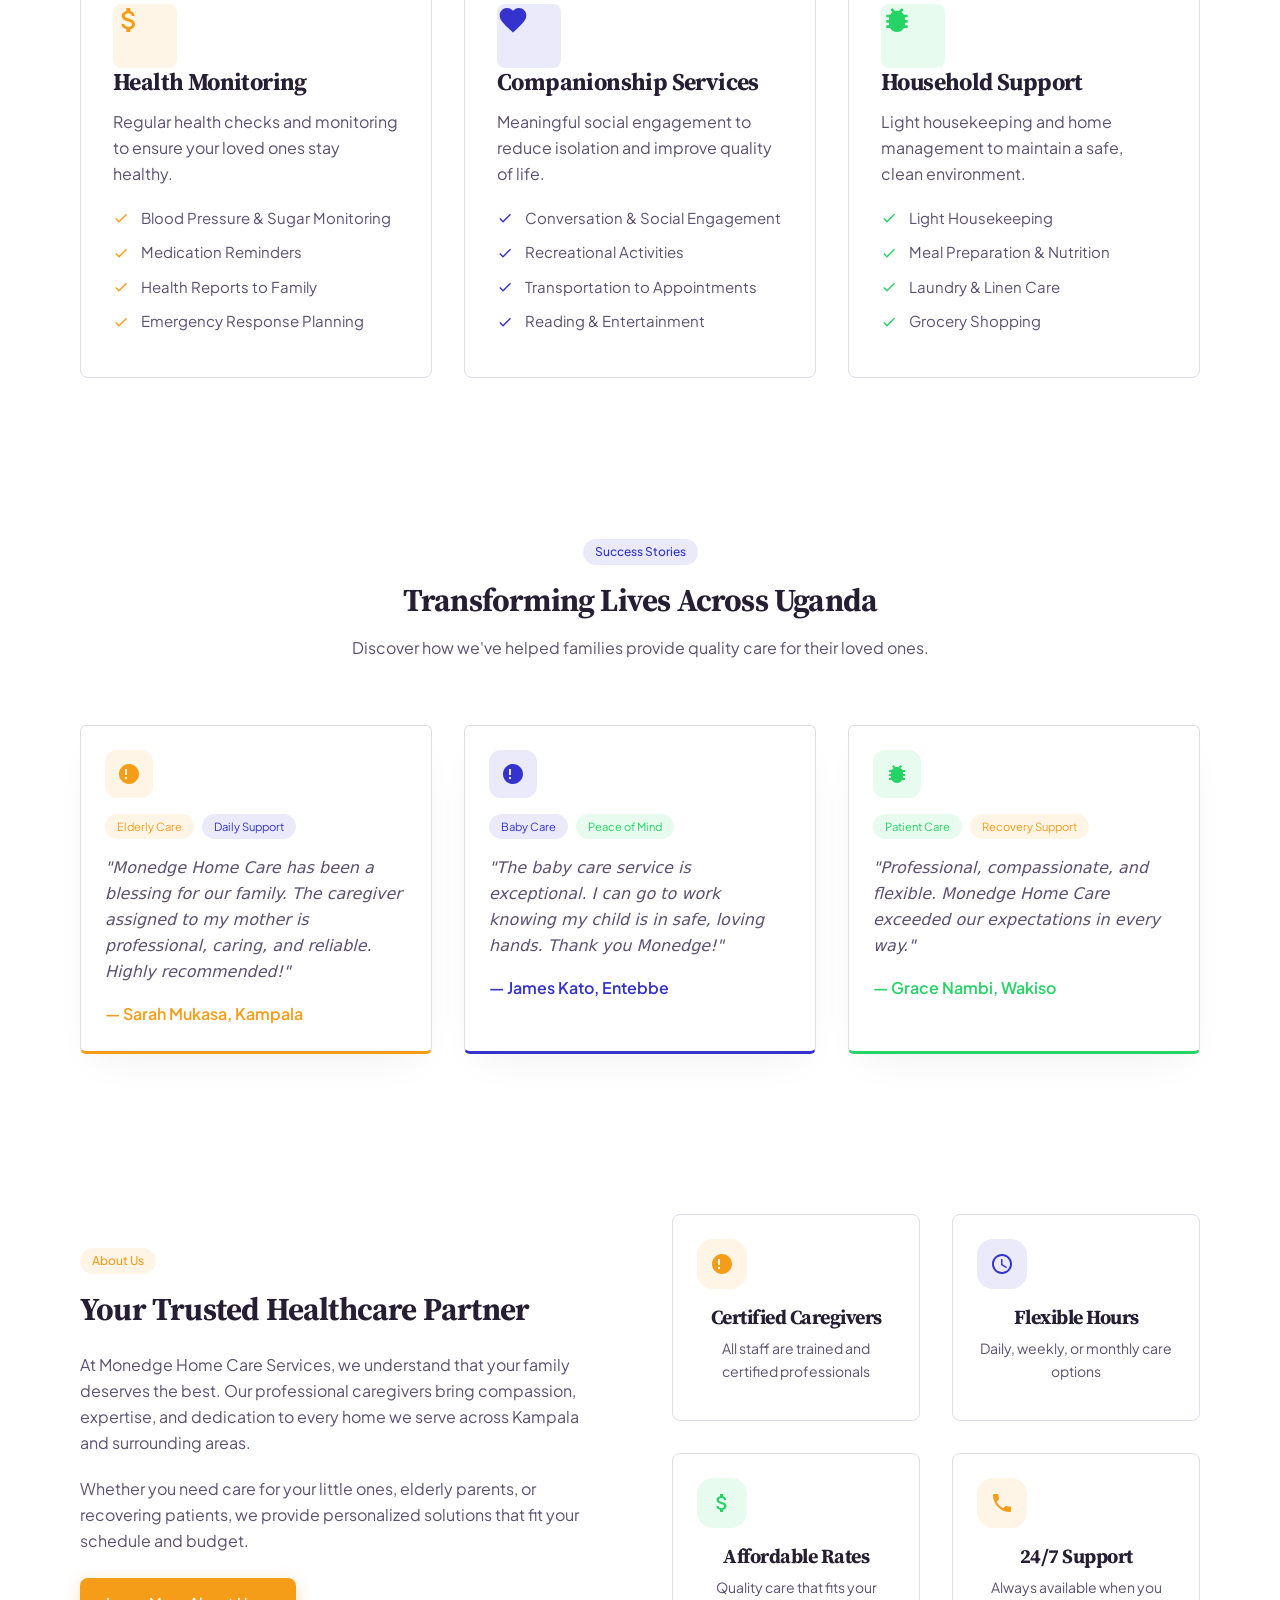
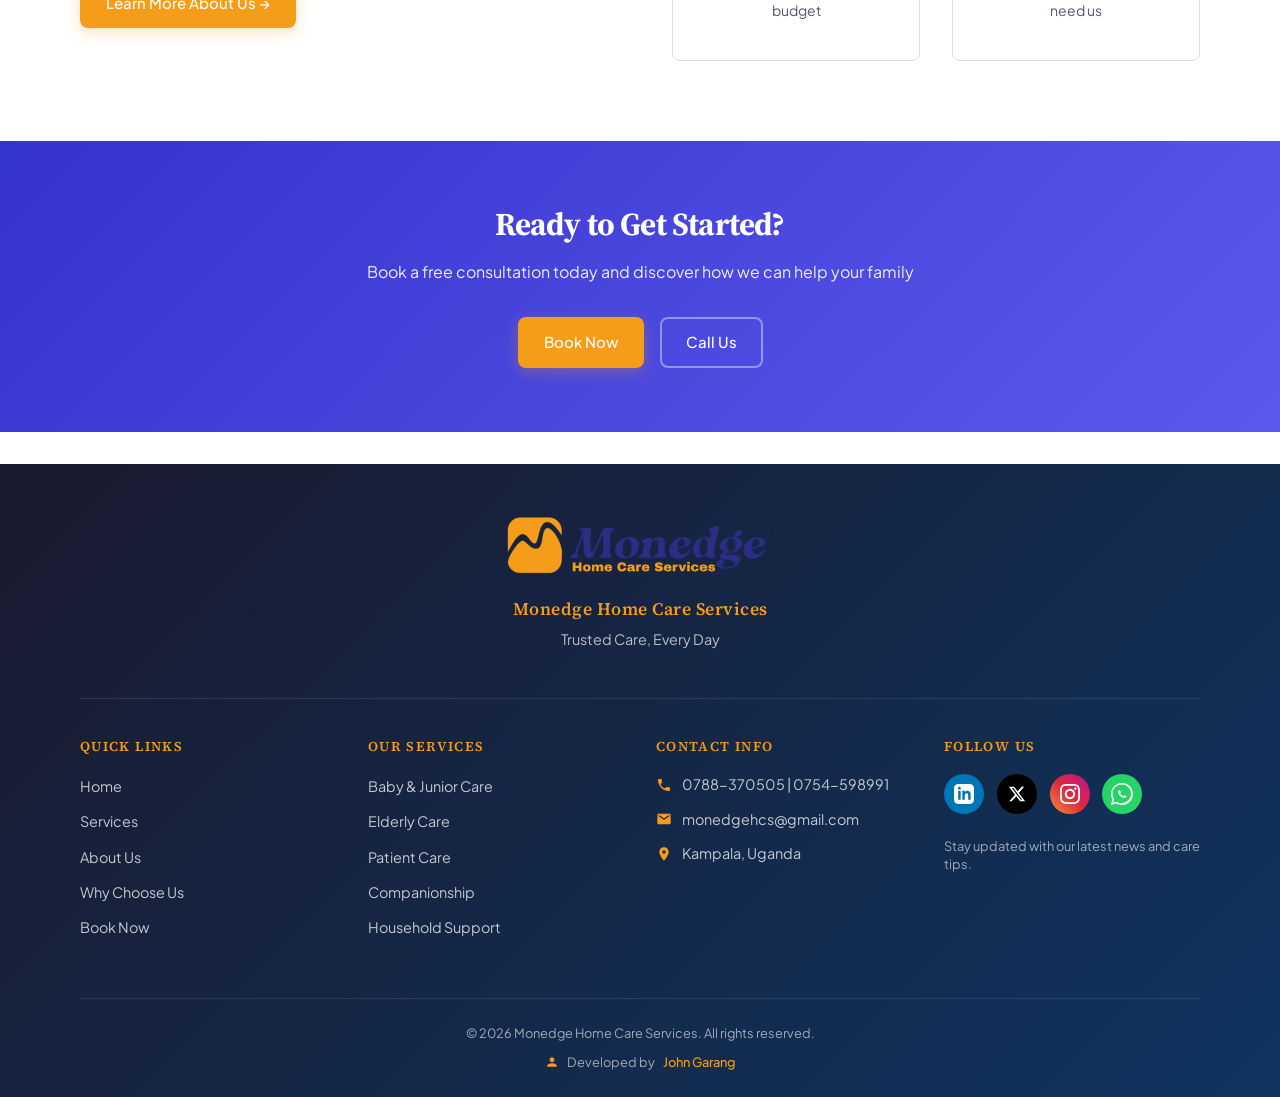
==== commit 9c0eb72a: "UI updates" ====
--- a/index.html
+++ b/index.html
@@ -270,15 +270,15 @@
             </div>
             <div class="hero-stats">
                 <div class="stat-item">
-                    <div class="stat-number">150+</div>
-                    <div class="stat-label">FAMILIES SERVED</div>
+                    <div class="stat-number">50+</div>
+                    <div class="stat-label">CLIENTS SERVED</div>
                 </div>
                 <div class="stat-item">
-                    <div class="stat-number">75+</div>
+                    <div class="stat-number">15+</div>
                     <div class="stat-label">CERTIFIED CAREGIVERS</div>
                 </div>
                 <div class="stat-item">
-                    <div class="stat-number">98%</div>
+                    <div class="stat-number">93%</div>
                     <div class="stat-label">CLIENT SATISFACTION</div>
                 </div>
                 <div class="stat-item">
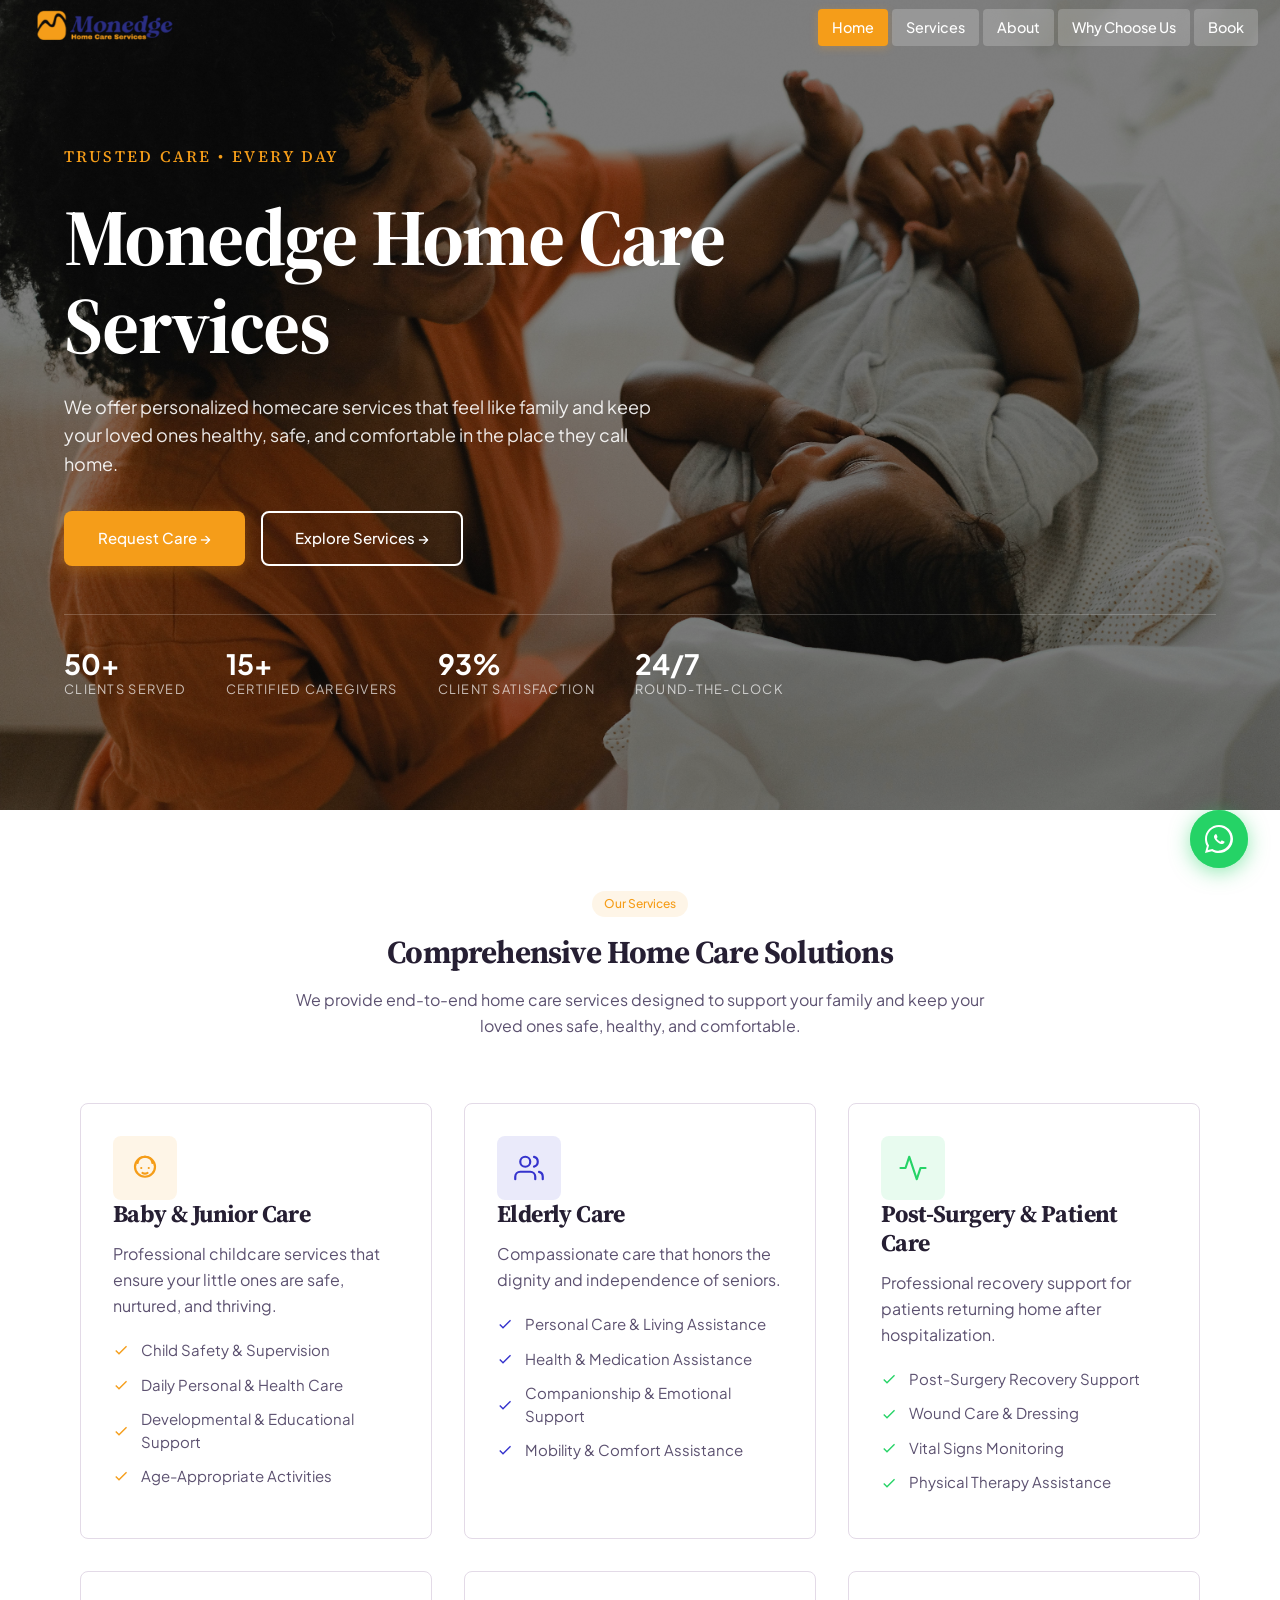
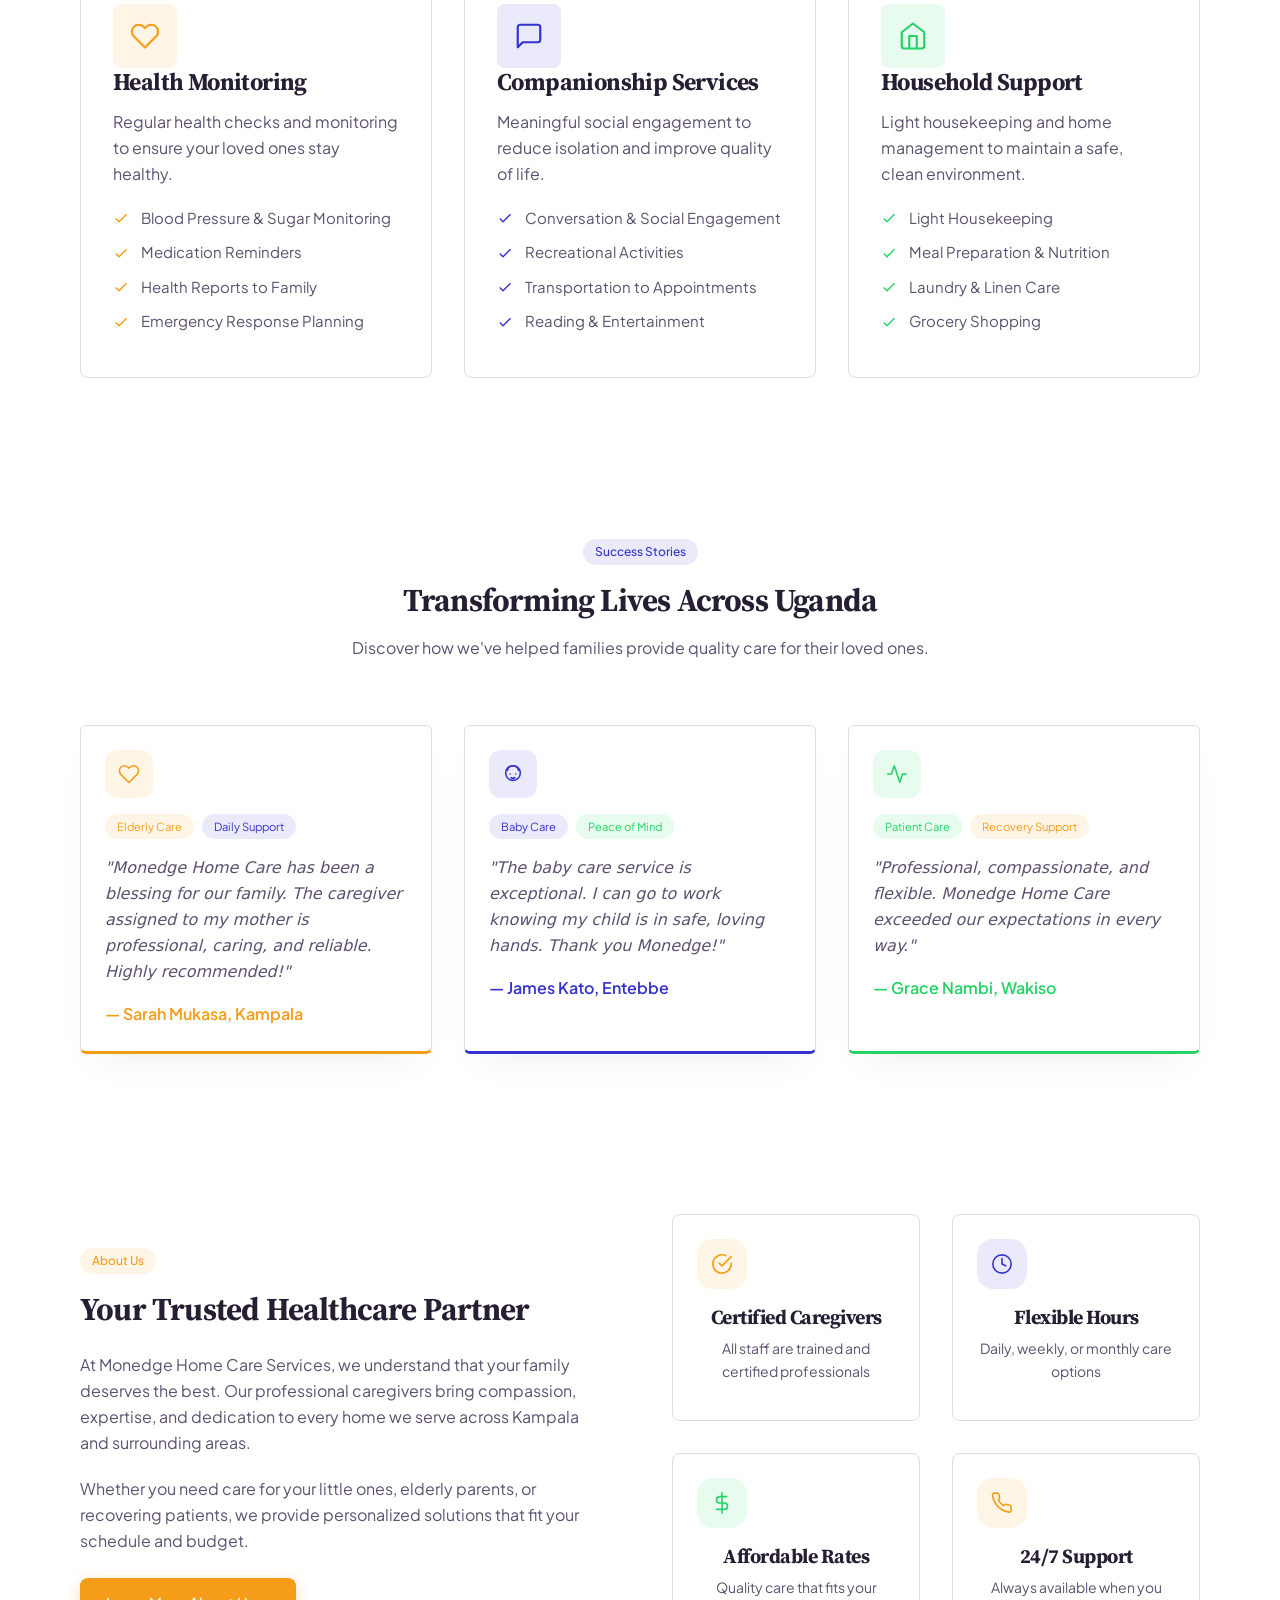
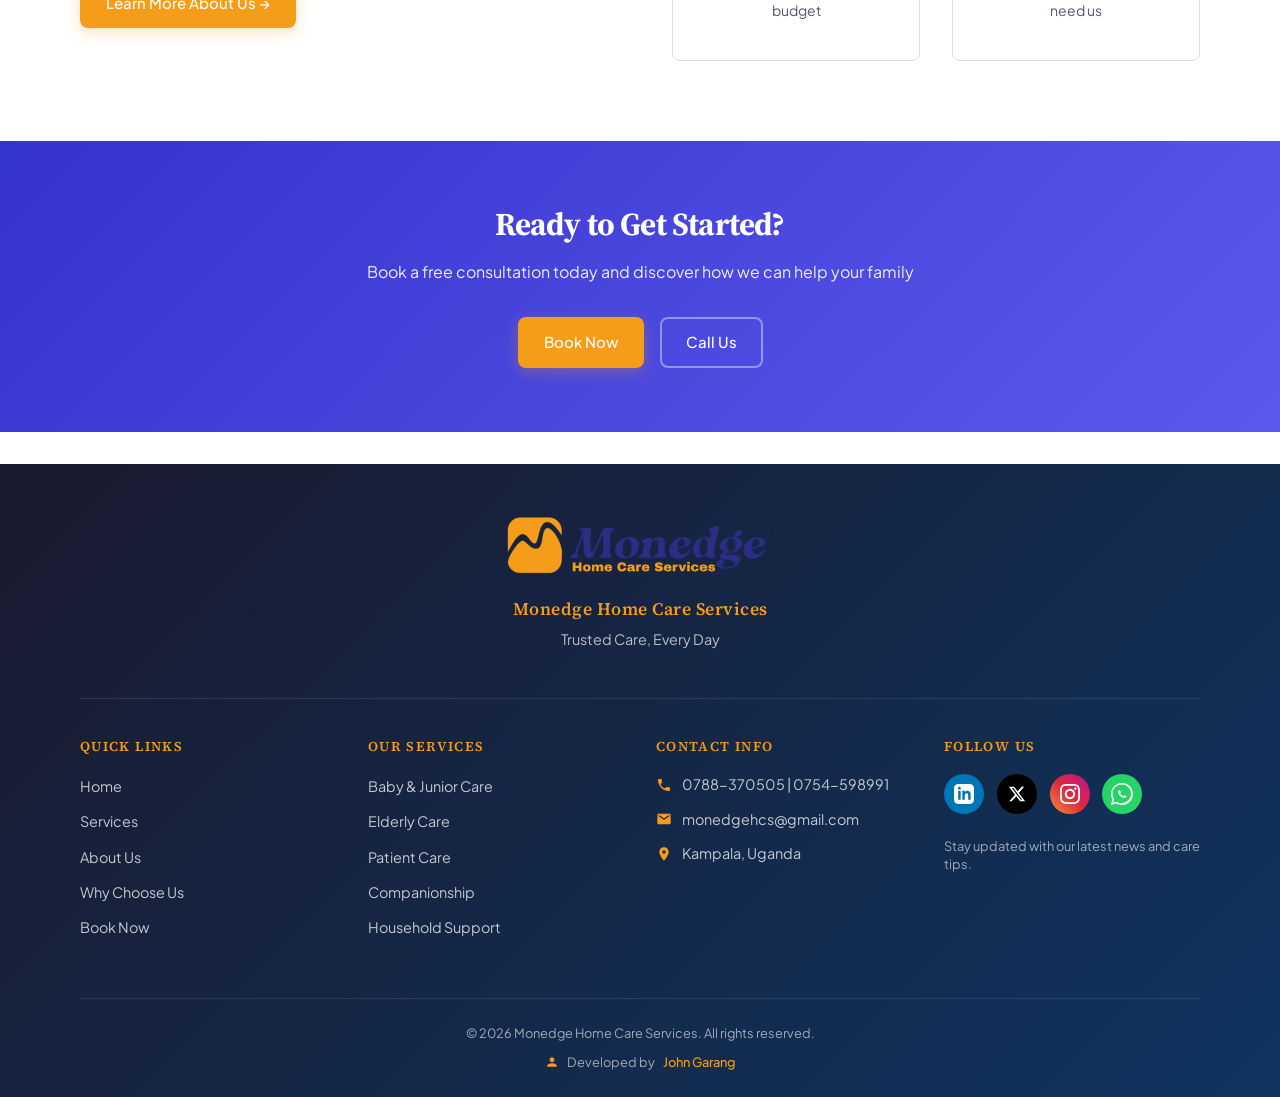
==== commit 9bb296c6: "UI updates" ====
--- a/index.html
+++ b/index.html
@@ -301,10 +301,8 @@
             <div style="display: grid; grid-template-columns: repeat(auto-fit, minmax(350px, 1fr)); gap: 2rem;">
                 <!-- Baby & Junior Care -->
                 <div class="service-card-modern">
-                    <div class="icon-wrapper" style="background: rgba(245,157,25,0.1);">
-                        <svg width="32" height="32" viewBox="0 0 24 24" fill="var(--color-primary)">
-                            <path d="M12 2C6.48 2 2 6.48 2 12s4.48 10 10 10 10-4.48 10-10S17.52 2 12 2zm1 15h-2v-2h2v2zm0-4h-2V7h2v6z"/>
-                        </svg>
+                    <div class="icon-wrapper" style="background: rgba(245,157,25,0.1); display:flex; align-items:center; justify-content:center;">
+                        <svg width="30" height="30" viewBox="0 0 24 24" fill="none" stroke="var(--color-primary)" stroke-width="1.75" stroke-linecap="round" stroke-linejoin="round"><path d="M9 12h.01M15 12h.01M10 16c.667.333 1.333.5 2 .5s1.333-.167 2-.5"/><circle cx="12" cy="11" r="8"/><path d="M12 3C9 3 6.5 5 6 8"/><path d="M18 8c-.5-3-3-5-6-5"/></svg>
                     </div>
                     <h3 style="font-size: 1.5rem; margin-bottom: 0.75rem;">Baby & Junior Care</h3>
                     <p style="color: hsl(var(--muted-foreground)); margin-bottom: 1.25rem;">Professional childcare services that ensure your little ones are safe, nurtured, and thriving.</p>
@@ -318,11 +316,8 @@
 
                 <!-- Elderly Care -->
                 <div class="service-card-modern">
-                    <div class="icon-wrapper" style="background: rgba(53,51,205,0.1);">
-                        <svg width="32" height="32" viewBox="0 0 24 24" fill="var(--color-secondary)">
-                            <path d="M12 12c-1.1 0-2-.9-2-2s.9-2 2-2 2 .9 2 2-.9 2-2 2zm0 2c-1.1 0-2 .9-2 2s.9 2 2 2 2-.9 2-2-.9-2-2-2z"/>
-                            <path d="M12 2C6.48 2 2 6.48 2 12s4.48 10 10 10 10-4.48 10-10S17.52 2 12 2zm0 4c1.1 0 2 .9 2 2s-.9 2-2 2-2-.9-2-2 .9-2 2-2zm0 12c-1.1 0-2-.9-2-2s.9-2 2-2 2 .9 2 2-.9 2-2 2z"/>
-                        </svg>
+                    <div class="icon-wrapper" style="background: rgba(53,51,205,0.1); display:flex; align-items:center; justify-content:center;">
+                        <svg width="30" height="30" viewBox="0 0 24 24" fill="none" stroke="var(--color-secondary)" stroke-width="1.75" stroke-linecap="round" stroke-linejoin="round"><path d="M17 21v-2a4 4 0 0 0-4-4H5a4 4 0 0 0-4 4v2"/><circle cx="9" cy="7" r="4"/><path d="M23 21v-2a4 4 0 0 0-3-3.87"/><path d="M16 3.13a4 4 0 0 1 0 7.75"/></svg>
                     </div>
                     <h3 style="font-size: 1.5rem; margin-bottom: 0.75rem;">Elderly Care</h3>
                     <p style="color: hsl(var(--muted-foreground)); margin-bottom: 1.25rem;">Compassionate care that honors the dignity and independence of seniors.</p>
@@ -336,10 +331,8 @@
 
                 <!-- Patient Care -->
                 <div class="service-card-modern">
-                    <div class="icon-wrapper" style="background: rgba(37,211,102,0.1);">
-                        <svg width="32" height="32" viewBox="0 0 24 24" fill="var(--color-accent)">
-                            <path d="M19 3H5c-1.1 0-2 .9-2 2v14c0 1.1.9 2 2 2h14c1.1 0 2-.9 2-2V5c0-1.1-.9-2-2-2zm-7 14h-2v-4H8v-2h2V9h2v2h2v2h-2v4z"/>
-                        </svg>
+                    <div class="icon-wrapper" style="background: rgba(37,211,102,0.1); display:flex; align-items:center; justify-content:center;">
+                        <svg width="30" height="30" viewBox="0 0 24 24" fill="none" stroke="var(--color-accent)" stroke-width="1.75" stroke-linecap="round" stroke-linejoin="round"><path d="M22 12h-4l-3 9L9 3l-3 9H2"/></svg>
                     </div>
                     <h3 style="font-size: 1.5rem; margin-bottom: 0.75rem;">Post-Surgery & Patient Care</h3>
                     <p style="color: hsl(var(--muted-foreground)); margin-bottom: 1.25rem;">Professional recovery support for patients returning home after hospitalization.</p>
@@ -353,10 +346,8 @@
 
                 <!-- Health Monitoring -->
                 <div class="service-card-modern">
-                    <div class="icon-wrapper" style="background: rgba(245,157,25,0.1);">
-                        <svg width="32" height="32" viewBox="0 0 24 24" fill="var(--color-primary)">
-                            <path d="M11.8 10.9c-2.27-.59-3-1.2-3-2.15 0-1.09 1.01-1.85 2.7-1.85 1.78 0 2.44.85 2.5 2.1h2.21c-.07-1.72-1.12-3.3-3.21-3.81V3h-3v2.16c-1.94.42-3.5 1.68-3.5 3.61 0 2.31 1.91 3.46 4.7 4.13 2.5.6 3 1.48 3 2.41 0 .69-.49 1.79-2.7 1.79-2.06 0-2.87-.92-2.98-2.1h-2.2c.12 2.19 1.76 3.42 3.68 3.83V21h3v-2.15c1.95-.37 3.5-1.5 3.5-3.55 0-2.84-2.43-3.81-4.7-4.4z"/>
-                        </svg>
+                    <div class="icon-wrapper" style="background: rgba(245,157,25,0.1); display:flex; align-items:center; justify-content:center;">
+                        <svg width="30" height="30" viewBox="0 0 24 24" fill="none" stroke="var(--color-primary)" stroke-width="1.75" stroke-linecap="round" stroke-linejoin="round"><path d="M20.84 4.61a5.5 5.5 0 0 0-7.78 0L12 5.67l-1.06-1.06a5.5 5.5 0 0 0-7.78 7.78l1.06 1.06L12 21.23l7.78-7.78 1.06-1.06a5.5 5.5 0 0 0 0-7.78z"/></svg>
                     </div>
                     <h3 style="font-size: 1.5rem; margin-bottom: 0.75rem;">Health Monitoring</h3>
                     <p style="color: hsl(var(--muted-foreground)); margin-bottom: 1.25rem;">Regular health checks and monitoring to ensure your loved ones stay healthy.</p>
@@ -370,10 +361,8 @@
 
                 <!-- Companionship Services -->
                 <div class="service-card-modern">
-                    <div class="icon-wrapper" style="background: rgba(53,51,205,0.1);">
-                        <svg width="32" height="32" viewBox="0 0 24 24" fill="var(--color-secondary)">
-                            <path d="M12 21.35l-1.45-1.32C5.4 15.36 2 12.28 2 8.5 2 5.42 4.42 3 7.5 3c1.74 0 3.41.81 4.5 2.09C13.09 3.81 14.76 3 16.5 3 19.58 3 22 5.42 22 8.5c0 3.78-3.4 6.86-8.55 11.54L12 21.35z"/>
-                        </svg>
+                    <div class="icon-wrapper" style="background: rgba(53,51,205,0.1); display:flex; align-items:center; justify-content:center;">
+                        <svg width="30" height="30" viewBox="0 0 24 24" fill="none" stroke="var(--color-secondary)" stroke-width="1.75" stroke-linecap="round" stroke-linejoin="round"><path d="M21 15a2 2 0 0 1-2 2H7l-4 4V5a2 2 0 0 1 2-2h14a2 2 0 0 1 2 2z"/></svg>
                     </div>
                     <h3 style="font-size: 1.5rem; margin-bottom: 0.75rem;">Companionship Services</h3>
                     <p style="color: hsl(var(--muted-foreground)); margin-bottom: 1.25rem;">Meaningful social engagement to reduce isolation and improve quality of life.</p>
@@ -387,10 +376,8 @@
 
                 <!-- Household Support -->
                 <div class="service-card-modern">
-                    <div class="icon-wrapper" style="background: rgba(37,211,102,0.1);">
-                        <svg width="32" height="32" viewBox="0 0 24 24" fill="var(--color-accent)">
-                            <path d="M20 8h-2.81c-.45-.78-1.07-1.45-1.82-1.96L17 4.41 15.59 3l-2.17 2.17C12.96 5.06 12.49 5 12 5s-.96.06-1.41.17L8.41 3 7 4.41l1.62 1.63C7.88 6.55 7.26 7.22 6.81 8H4v2h2.09c-.05.33-.09.66-.09 1v1H4v2h2v1c0 .34.04.67.09 1H4v2h2.81c1.04 1.79 2.97 3 5.19 3s4.15-1.21 5.19-3H20v-2h-2.09c.05-.33.09-.66.09-1v-1h2v-2h-2v-1c0-.34-.04-.67-.09-1H20V8z"/>
-                        </svg>
+                    <div class="icon-wrapper" style="background: rgba(37,211,102,0.1); display:flex; align-items:center; justify-content:center;">
+                        <svg width="30" height="30" viewBox="0 0 24 24" fill="none" stroke="var(--color-accent)" stroke-width="1.75" stroke-linecap="round" stroke-linejoin="round"><path d="M3 9l9-7 9 7v11a2 2 0 0 1-2 2H5a2 2 0 0 1-2-2z"/><polyline points="9 22 9 12 15 12 15 22"/></svg>
                     </div>
                     <h3 style="font-size: 1.5rem; margin-bottom: 0.75rem;">Household Support</h3>
                     <p style="color: hsl(var(--muted-foreground)); margin-bottom: 1.25rem;">Light housekeeping and home management to maintain a safe, clean environment.</p>
@@ -417,7 +404,7 @@
             <div style="display: grid; grid-template-columns: repeat(auto-fit, minmax(320px, 1fr)); gap: 2rem;">
                 <div class="feature-card" style="padding: 1.5rem; text-align: left;">
                     <div style="width: 48px; height: 48px; background: rgba(245,157,25,0.1); border-radius: 12px; display: flex; align-items: center; justify-content: center; margin-bottom: 1rem;">
-                        <svg width="24" height="24" viewBox="0 0 24 24" fill="var(--color-primary)"><path d="M12 2C6.48 2 2 6.48 2 12s4.48 10 10 10 10-4.48 10-10S17.52 2 12 2zm-2 15h-2v-2h2v2zm0-4h-2V7h2v6z"/></svg>
+                        <svg width="22" height="22" viewBox="0 0 24 24" fill="none" stroke="var(--color-primary)" stroke-width="1.75" stroke-linecap="round" stroke-linejoin="round"><path d="M20.84 4.61a5.5 5.5 0 0 0-7.78 0L12 5.67l-1.06-1.06a5.5 5.5 0 0 0-7.78 7.78l1.06 1.06L12 21.23l7.78-7.78 1.06-1.06a5.5 5.5 0 0 0 0-7.78z"/></svg>
                     </div>
                     <div style="display: flex; gap: 0.5rem; margin-bottom: 1rem; flex-wrap: wrap;">
                         <span style="background: rgba(245,157,25,0.1); color: var(--color-primary); padding: 0.25rem 0.75rem; border-radius: 20px; font-size: 0.7rem;">Elderly Care</span>
@@ -429,7 +416,7 @@
 
                 <div class="feature-card" style="padding: 1.5rem; text-align: left;">
                     <div style="width: 48px; height: 48px; background: rgba(53,51,205,0.1); border-radius: 12px; display: flex; align-items: center; justify-content: center; margin-bottom: 1rem;">
-                        <svg width="24" height="24" viewBox="0 0 24 24" fill="var(--color-secondary)"><path d="M12 2C6.48 2 2 6.48 2 12s4.48 10 10 10 10-4.48 10-10S17.52 2 12 2zm-2 15h-2v-2h2v2zm0-4h-2V7h2v6z"/></svg>
+                        <svg width="22" height="22" viewBox="0 0 24 24" fill="none" stroke="var(--color-secondary)" stroke-width="1.75" stroke-linecap="round" stroke-linejoin="round"><path d="M9 12h.01M15 12h.01M10 16c.667.333 1.333.5 2 .5s1.333-.167 2-.5"/><circle cx="12" cy="11" r="8"/><path d="M12 3C9 3 6.5 5 6 8"/><path d="M18 8c-.5-3-3-5-6-5"/></svg>
                     </div>
                     <div style="display: flex; gap: 0.5rem; margin-bottom: 1rem; flex-wrap: wrap;">
                         <span style="background: rgba(53,51,205,0.1); color: var(--color-secondary); padding: 0.25rem 0.75rem; border-radius: 20px; font-size: 0.7rem;">Baby Care</span>
@@ -441,7 +428,7 @@
 
                 <div class="feature-card" style="padding: 1.5rem; text-align: left;">
                     <div style="width: 48px; height: 48px; background: rgba(37,211,102,0.1); border-radius: 12px; display: flex; align-items: center; justify-content: center; margin-bottom: 1rem;">
-                        <svg width="24" height="24" viewBox="0 0 24 24" fill="var(--color-accent)"><path d="M20 8h-2.81c-.45-.78-1.07-1.45-1.82-1.96L17 4.41 15.59 3l-2.17 2.17C12.96 5.06 12.49 5 12 5s-.96.06-1.41.17L8.41 3 7 4.41l1.62 1.63C7.88 6.55 7.26 7.22 6.81 8H4v2h2.09c-.05.33-.09.66-.09 1v1H4v2h2v1c0 .34.04.67.09 1H4v2h2.81c1.04 1.79 2.97 3 5.19 3s4.15-1.21 5.19-3H20v-2h-2.09c.05-.33.09-.66.09-1v-1h2v-2h-2v-1c0-.34-.04-.67-.09-1H20V8z"/></svg>
+                        <svg width="22" height="22" viewBox="0 0 24 24" fill="none" stroke="var(--color-accent)" stroke-width="1.75" stroke-linecap="round" stroke-linejoin="round"><path d="M22 12h-4l-3 9L9 3l-3 9H2"/></svg>
                     </div>
                     <div style="display: flex; gap: 0.5rem; margin-bottom: 1rem; flex-wrap: wrap;">
                         <span style="background: rgba(37,211,102,0.1); color: var(--color-accent); padding: 0.25rem 0.75rem; border-radius: 20px; font-size: 0.7rem;">Patient Care</span>
@@ -471,34 +458,28 @@
                 <div style="display: grid; grid-template-columns: 1fr 1fr; gap: 2rem;">
                     <div class="contact-card" style="padding: 1.5rem;">
                         <div style="width: 50px; height: 50px; background: rgba(245,157,25,0.1); border-radius: 16px; display: flex; align-items: center; justify-content: center; margin-bottom: 1rem;">
-                            <svg width="24" height="24" viewBox="0 0 24 24" fill="var(--color-primary)">
-                                <path d="M12 2C6.48 2 2 6.48 2 12s4.48 10 10 10 10-4.48 10-10S17.52 2 12 2zm-2 15h-2v-2h2v2zm0-4h-2V7h2v6z"/>
-                            </svg>
+                            <svg width="22" height="22" viewBox="0 0 24 24" fill="none" stroke="var(--color-primary)" stroke-width="1.75" stroke-linecap="round" stroke-linejoin="round"><path d="M22 11.08V12a10 10 0 1 1-5.93-9.14"/><polyline points="22 4 12 14.01 9 11.01"/></svg>
                         </div>
                         <h4 style="margin-bottom: 0.5rem;">Certified Caregivers</h4>
                         <p style="font-size: 0.875rem; color: hsl(var(--muted-foreground));">All staff are trained and certified professionals</p>
                     </div>
                     <div class="contact-card" style="padding: 1.5rem;">
                         <div style="width: 50px; height: 50px; background: rgba(53,51,205,0.1); border-radius: 16px; display: flex; align-items: center; justify-content: center; margin-bottom: 1rem;">
-                            <svg width="24" height="24" viewBox="0 0 24 24" fill="var(--color-secondary)">
-                                <path d="M11.99 2C6.47 2 2 6.48 2 12s4.47 10 9.99 10C17.52 22 22 17.52 22 12S17.52 2 11.99 2zM12 20c-4.42 0-8-3.58-8-8s3.58-8 8-8 8 3.58 8 8-3.58 8-8 8zm.5-13H11v6l5.25 3.15.75-1.23-4.5-2.67z"/>
-                            </svg>
+                            <svg width="22" height="22" viewBox="0 0 24 24" fill="none" stroke="var(--color-secondary)" stroke-width="1.75" stroke-linecap="round" stroke-linejoin="round"><circle cx="12" cy="12" r="10"/><polyline points="12 6 12 12 16 14"/></svg>
                         </div>
                         <h4 style="margin-bottom: 0.5rem;">Flexible Hours</h4>
                         <p style="font-size: 0.875rem; color: hsl(var(--muted-foreground));">Daily, weekly, or monthly care options</p>
                     </div>
                     <div class="contact-card" style="padding: 1.5rem;">
                         <div style="width: 50px; height: 50px; background: rgba(37,211,102,0.1); border-radius: 16px; display: flex; align-items: center; justify-content: center; margin-bottom: 1rem;">
-                            <svg width="24" height="24" viewBox="0 0 24 24" fill="var(--color-accent)">
-                                <path d="M11.8 10.9c-2.27-.59-3-1.2-3-2.15 0-1.09 1.01-1.85 2.7-1.85 1.78 0 2.44.85 2.5 2.1h2.21c-.07-1.72-1.12-3.3-3.21-3.81V3h-3v2.16c-1.94.42-3.5 1.68-3.5 3.61 0 2.31 1.91 3.46 4.7 4.13 2.5.6 3 1.48 3 2.41 0 .69-.49 1.79-2.7 1.79-2.06 0-2.87-.92-2.98-2.1h-2.2c.12 2.19 1.76 3.42 3.68 3.83V21h3v-2.15c1.95-.37 3.5-1.5 3.5-3.55 0-2.84-2.43-3.81-4.7-4.4z"/>
-                            </svg>
+                            <svg width="22" height="22" viewBox="0 0 24 24" fill="none" stroke="var(--color-accent)" stroke-width="1.75" stroke-linecap="round" stroke-linejoin="round"><line x1="12" y1="1" x2="12" y2="23"/><path d="M17 5H9.5a3.5 3.5 0 0 0 0 7h5a3.5 3.5 0 0 1 0 7H6"/></svg>
                         </div>
                         <h4 style="margin-bottom: 0.5rem;">Affordable Rates</h4>
                         <p style="font-size: 0.875rem; color: hsl(var(--muted-foreground));">Quality care that fits your budget</p>
                     </div>
                     <div class="contact-card" style="padding: 1.5rem;">
                         <div style="width: 50px; height: 50px; background: rgba(245,157,25,0.1); border-radius: 16px; display: flex; align-items: center; justify-content: center; margin-bottom: 1rem;">
-                            <svg width="24" height="24" viewBox="0 0 24 24" fill="var(--color-primary)"><path d="M20 15.5c-1.25 0-2.45-.2-3.57-.57-.35-.11-.74-.03-1.02.24l-2.2 2.2c-2.83-1.44-5.15-3.75-6.59-6.59l2.2-2.21c.28-.26.36-.65.25-1C8.7 6.45 8.5 5.25 8.5 4c0-.55-.45-1-1-1H4c-.55 0-1 .45-1 1 0 9.39 7.61 17 17 17 .55 0 1-.45 1-1v-3.5c0-.55-.45-1-1-1z"/></svg>
+                            <svg width="22" height="22" viewBox="0 0 24 24" fill="none" stroke="var(--color-primary)" stroke-width="1.75" stroke-linecap="round" stroke-linejoin="round"><path d="M22 16.92v3a2 2 0 0 1-2.18 2 19.79 19.79 0 0 1-8.63-3.07A19.5 19.5 0 0 1 4.69 12a19.79 19.79 0 0 1-3.07-8.67A2 2 0 0 1 3.6 1.27h3a2 2 0 0 1 2 1.72c.127.96.361 1.903.7 2.81a2 2 0 0 1-.45 2.11L7.91 8.91a16 16 0 0 0 6 6l.91-.91a2 2 0 0 1 2.11-.45c.907.339 1.85.573 2.81.7A2 2 0 0 1 21.73 16.92z"/></svg>
                         </div>
                         <h4 style="margin-bottom: 0.5rem;">24/7 Support</h4>
                         <p style="font-size: 0.875rem; color: hsl(var(--muted-foreground));">Always available when you need us</p>
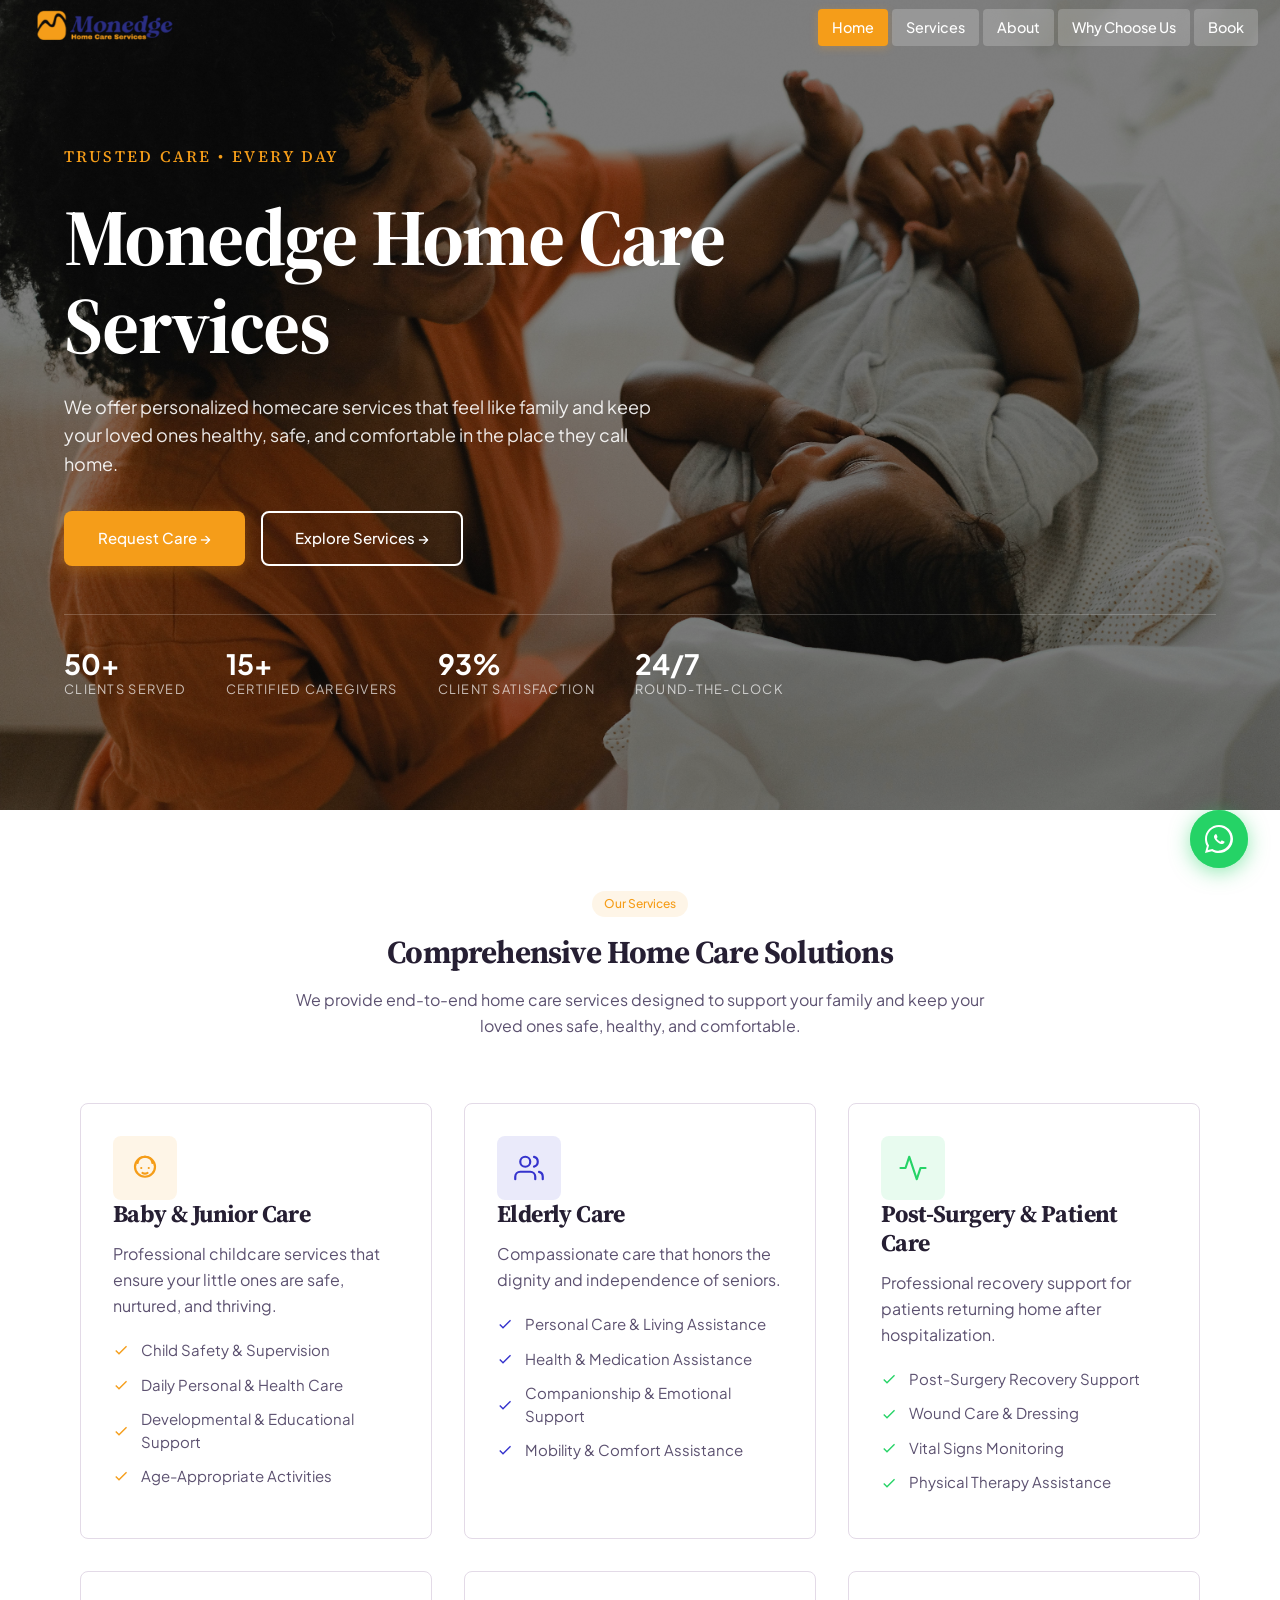
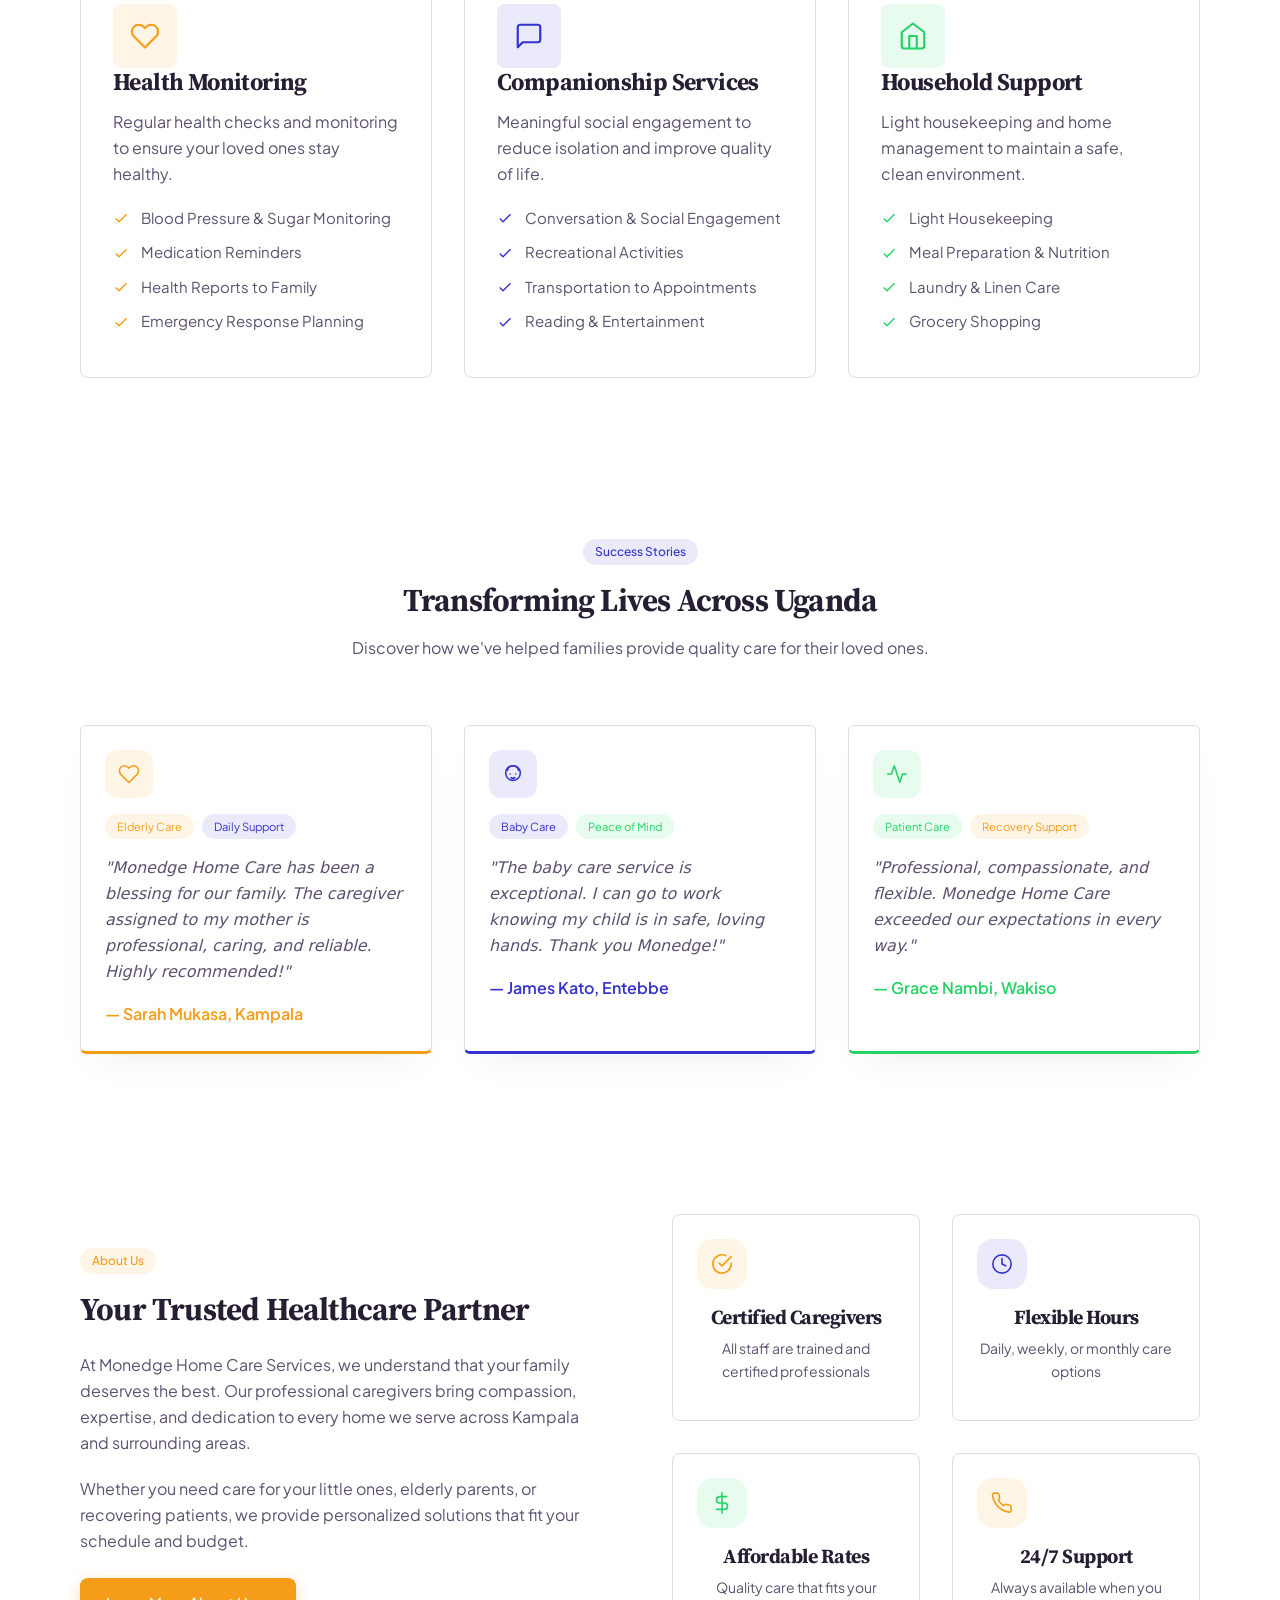
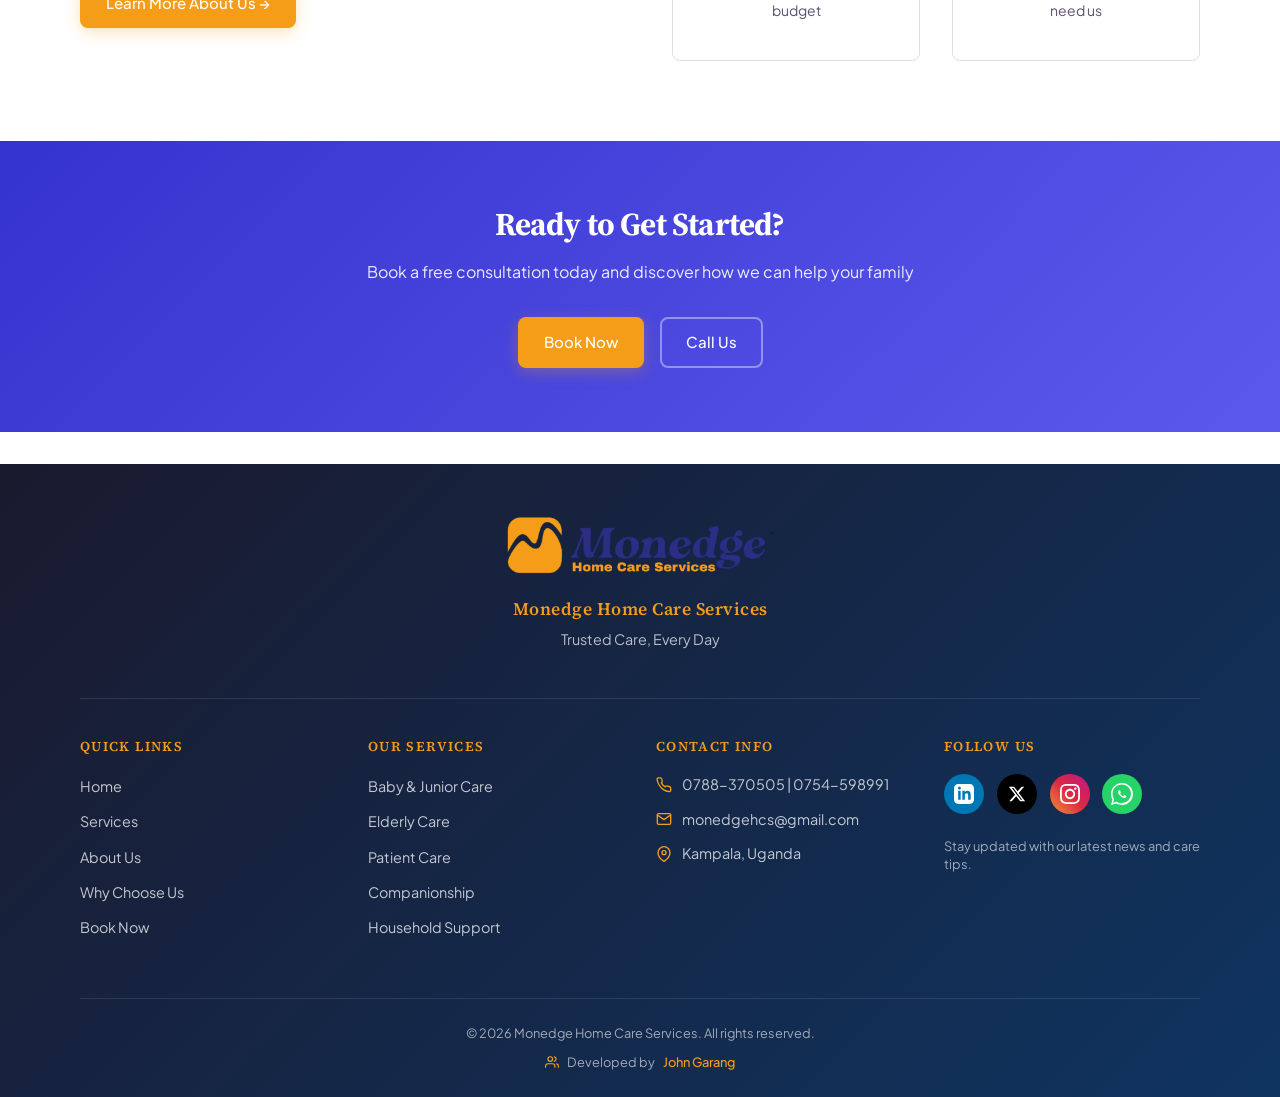
==== commit 21681504: "SEO: add sitemap.xml, robots.txt, and OG/Twitter meta tags across all pages" ====
--- a/index.html
+++ b/index.html
@@ -5,6 +5,20 @@
     <meta name="viewport" content="width=device-width, initial-scale=1.0">
     <title>Monedge Home Care Services - Trusted Care, Every Day</title>
     <meta name="description" content="Professional home healthcare services with personalized care that feels like family. Flexible hours, daily, weekly, and monthly care options in Kampala and across Uganda.">
+    <link rel="canonical" href="https://www.monedgehcs.com/">
+    <meta property="og:type" content="website">
+    <meta property="og:url" content="https://www.monedgehcs.com/">
+    <meta property="og:title" content="Monedge Home Care Services - Trusted Care, Every Day">
+    <meta property="og:description" content="Professional home healthcare services with personalized care that feels like family. Flexible hours, daily, weekly, and monthly care options in Kampala and across Uganda.">
+    <meta property="og:image" content="https://www.monedgehcs.com/Pictures/Landing%20page%20heroe.jpg">
+    <meta property="og:image:width" content="1200">
+    <meta property="og:image:height" content="630">
+    <meta property="og:image:alt" content="Monedge Home Care Services – professional caregivers in Uganda">
+    <meta property="og:site_name" content="Monedge Home Care Services">
+    <meta name="twitter:card" content="summary_large_image">
+    <meta name="twitter:title" content="Monedge Home Care Services - Trusted Care, Every Day">
+    <meta name="twitter:description" content="Professional home healthcare services in Kampala and across Uganda.">
+    <meta name="twitter:image" content="https://www.monedgehcs.com/Pictures/Landing%20page%20heroe.jpg">
     <link rel="icon" type="image/png" href="Pictures/Monedge Favicon.png">
     <link rel="stylesheet" href="css/style.css">
     <style>
